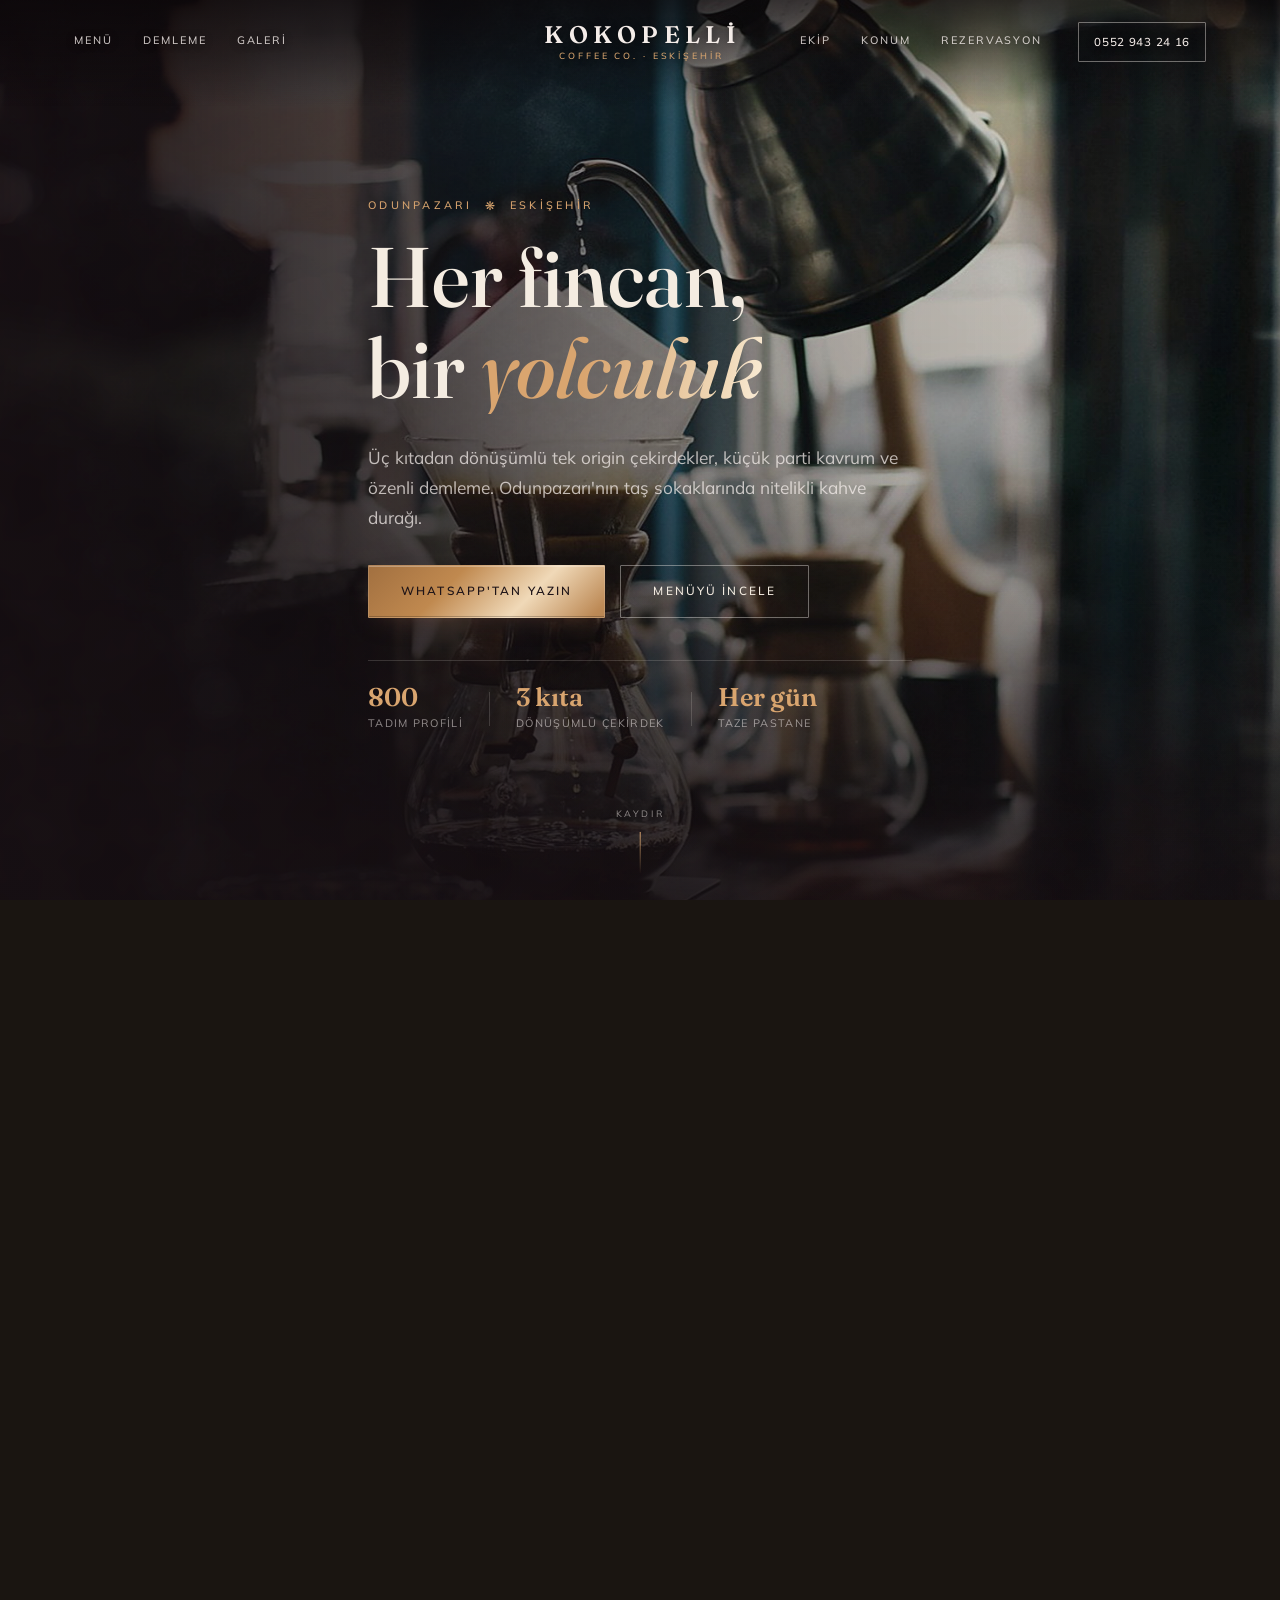
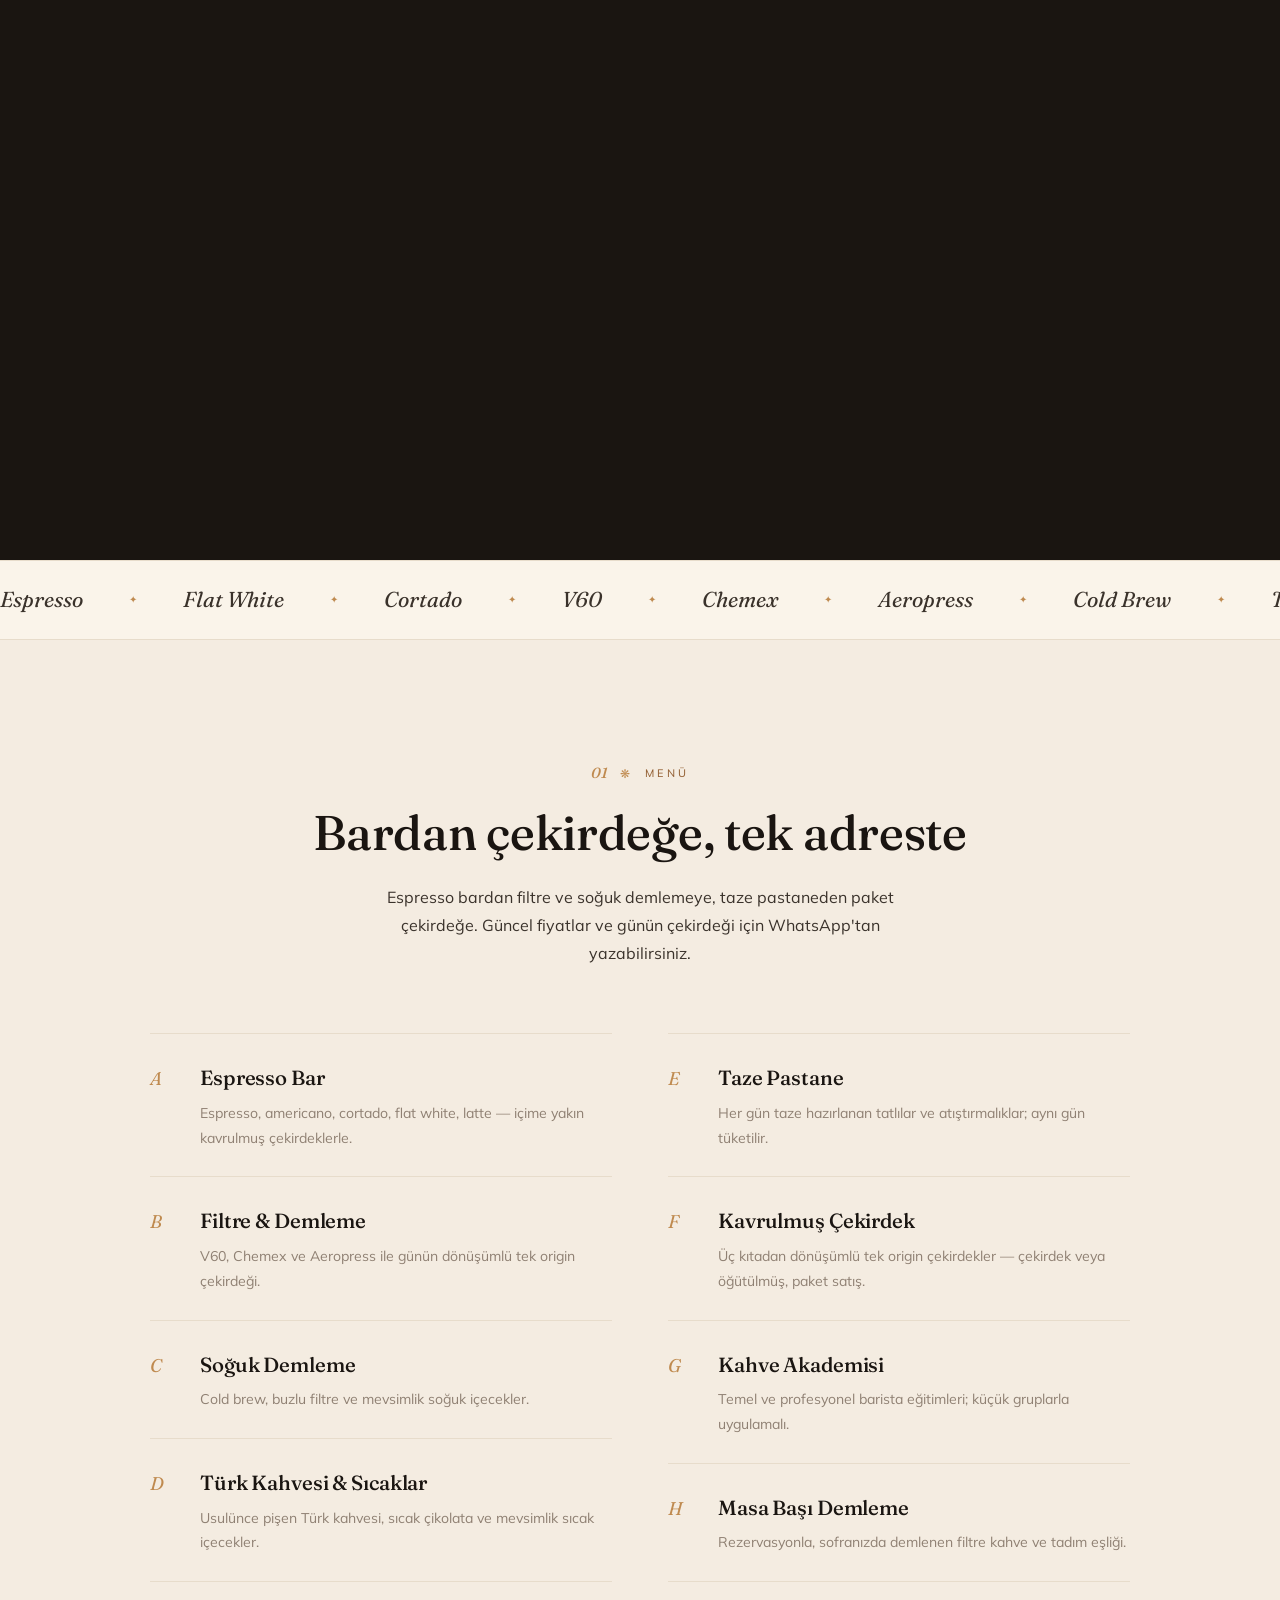
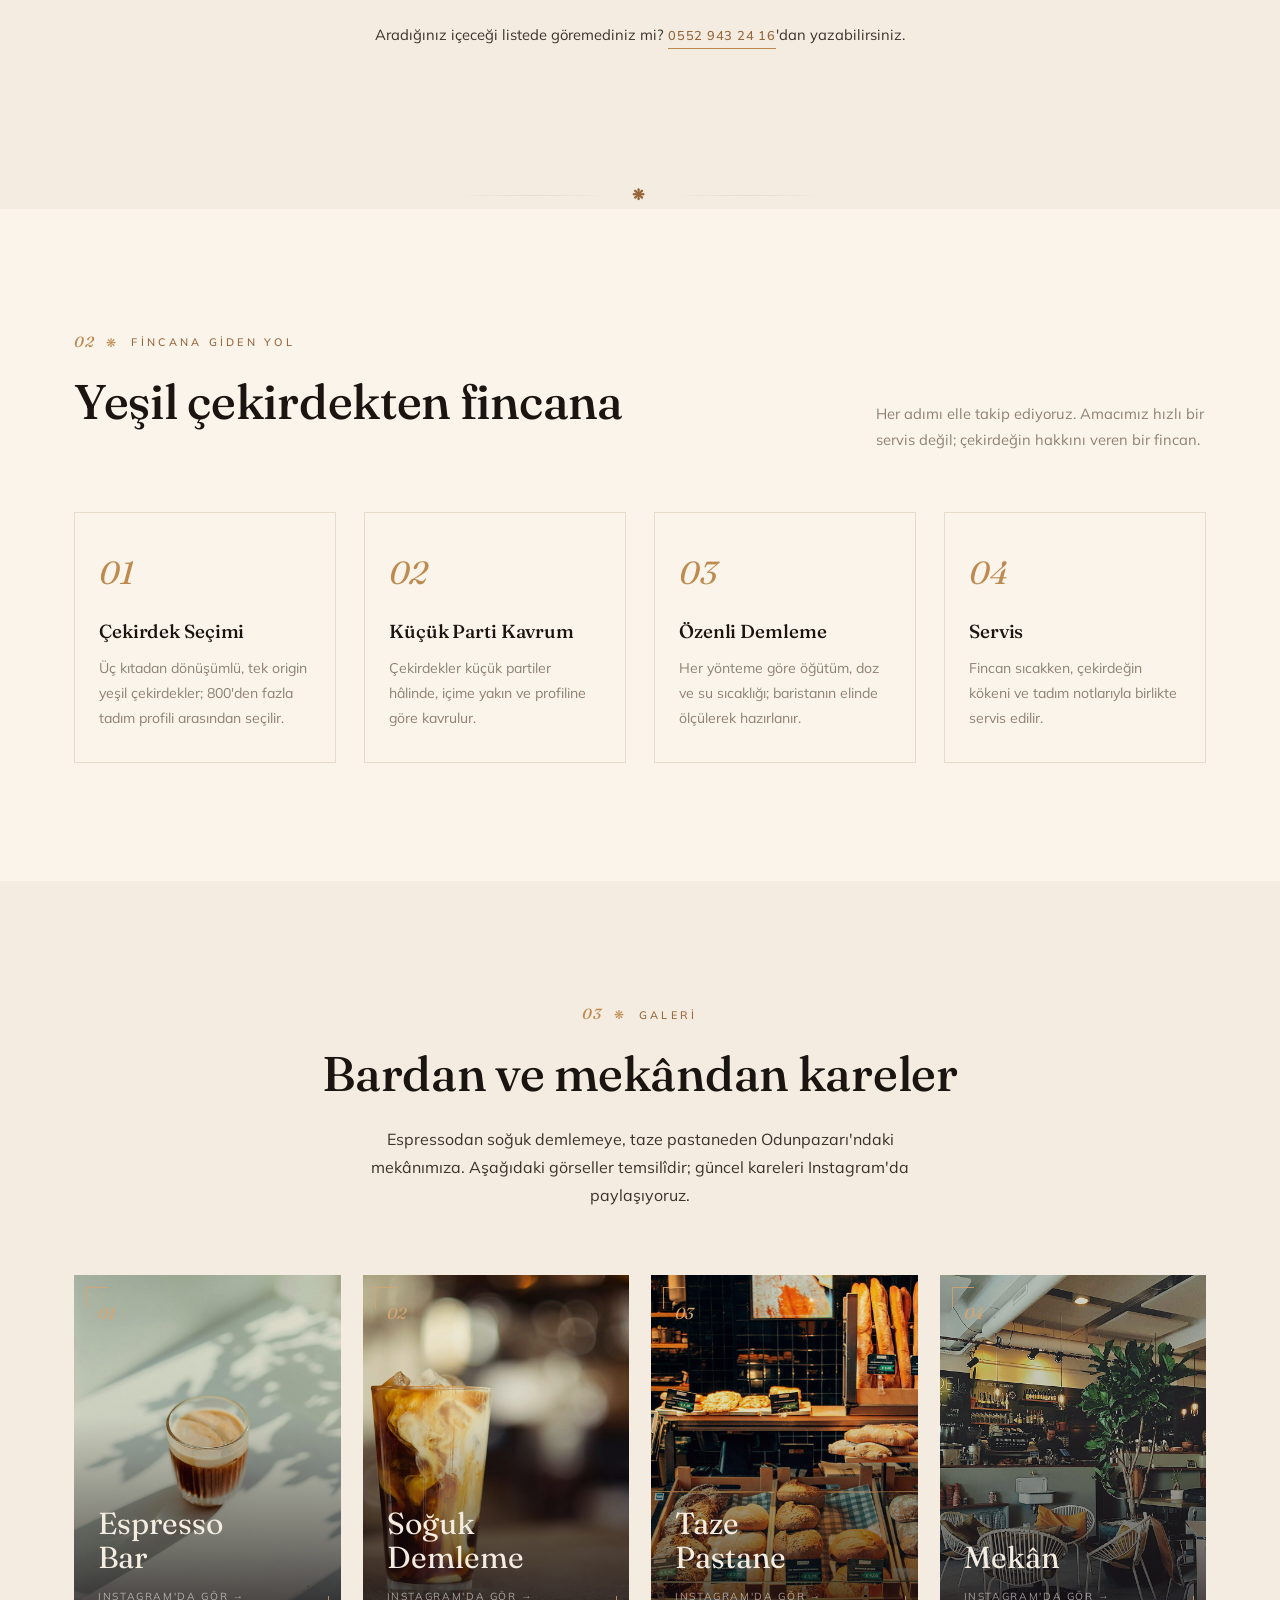
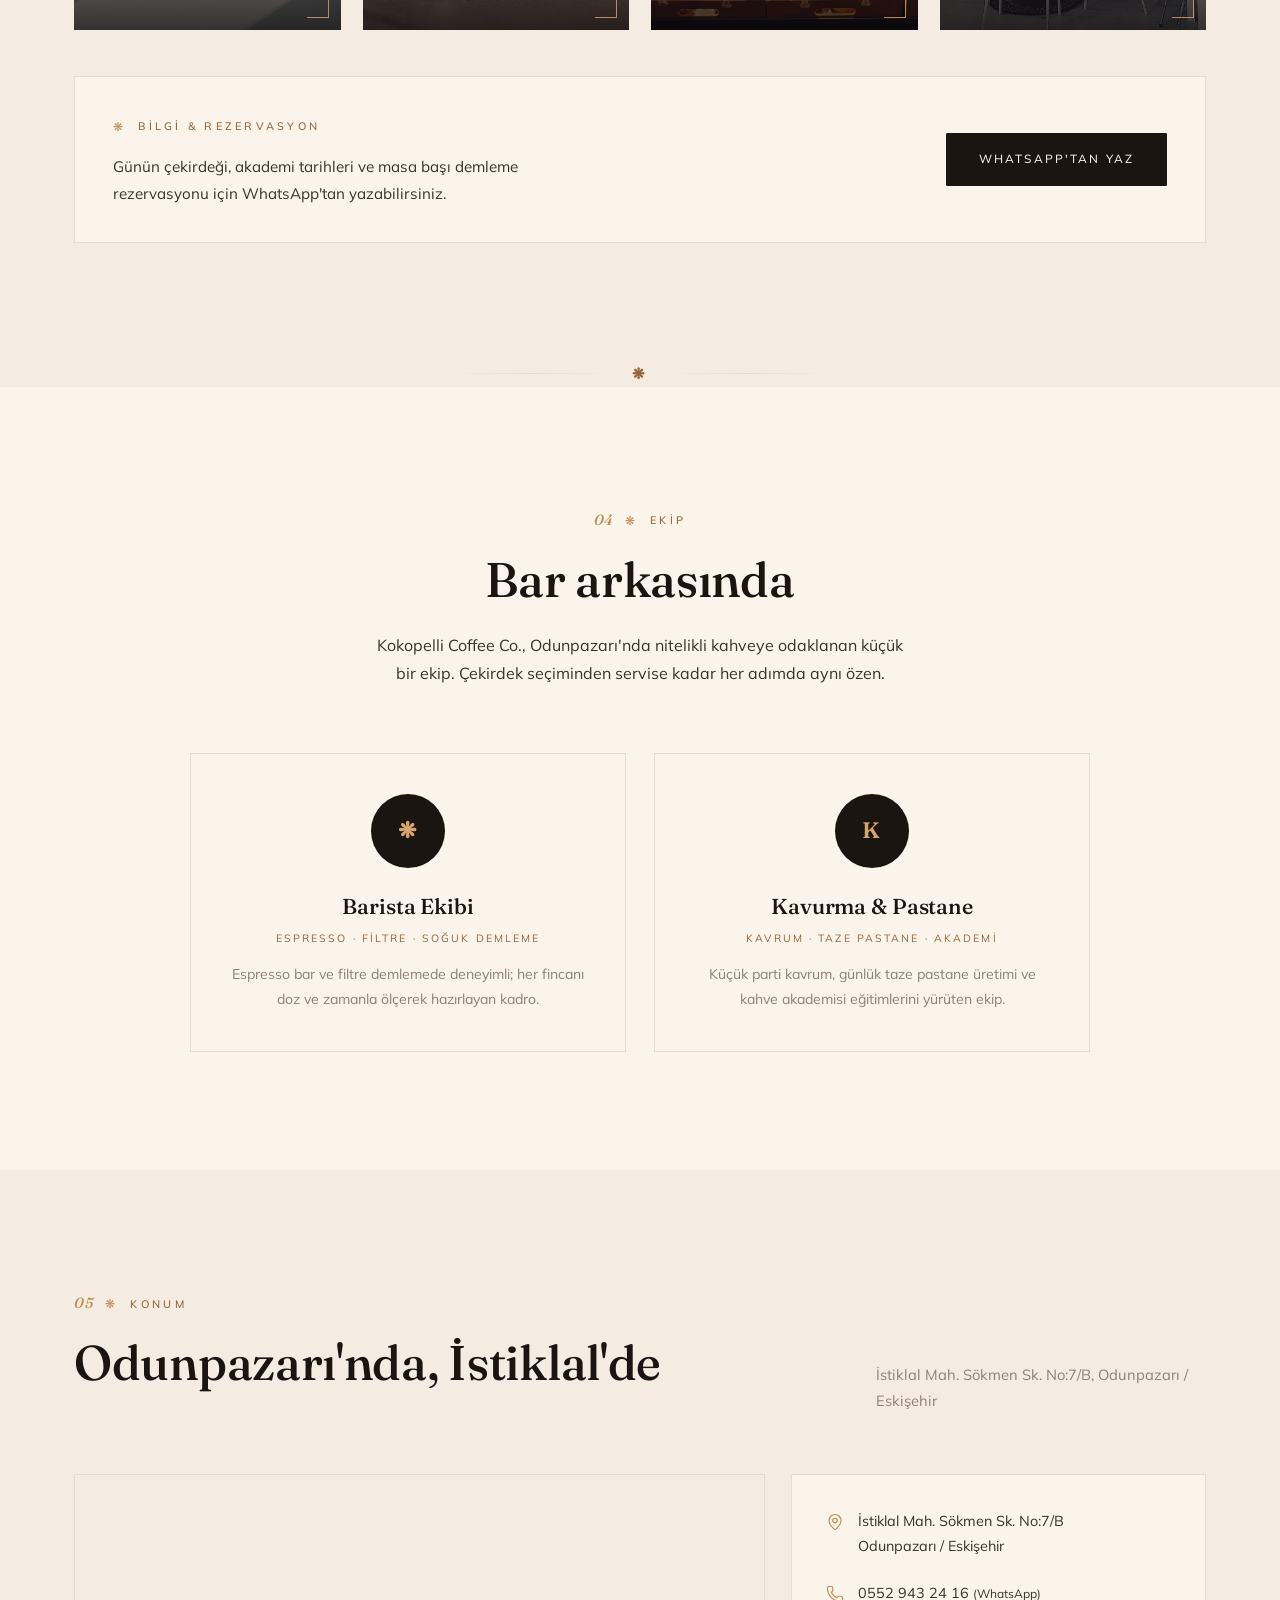
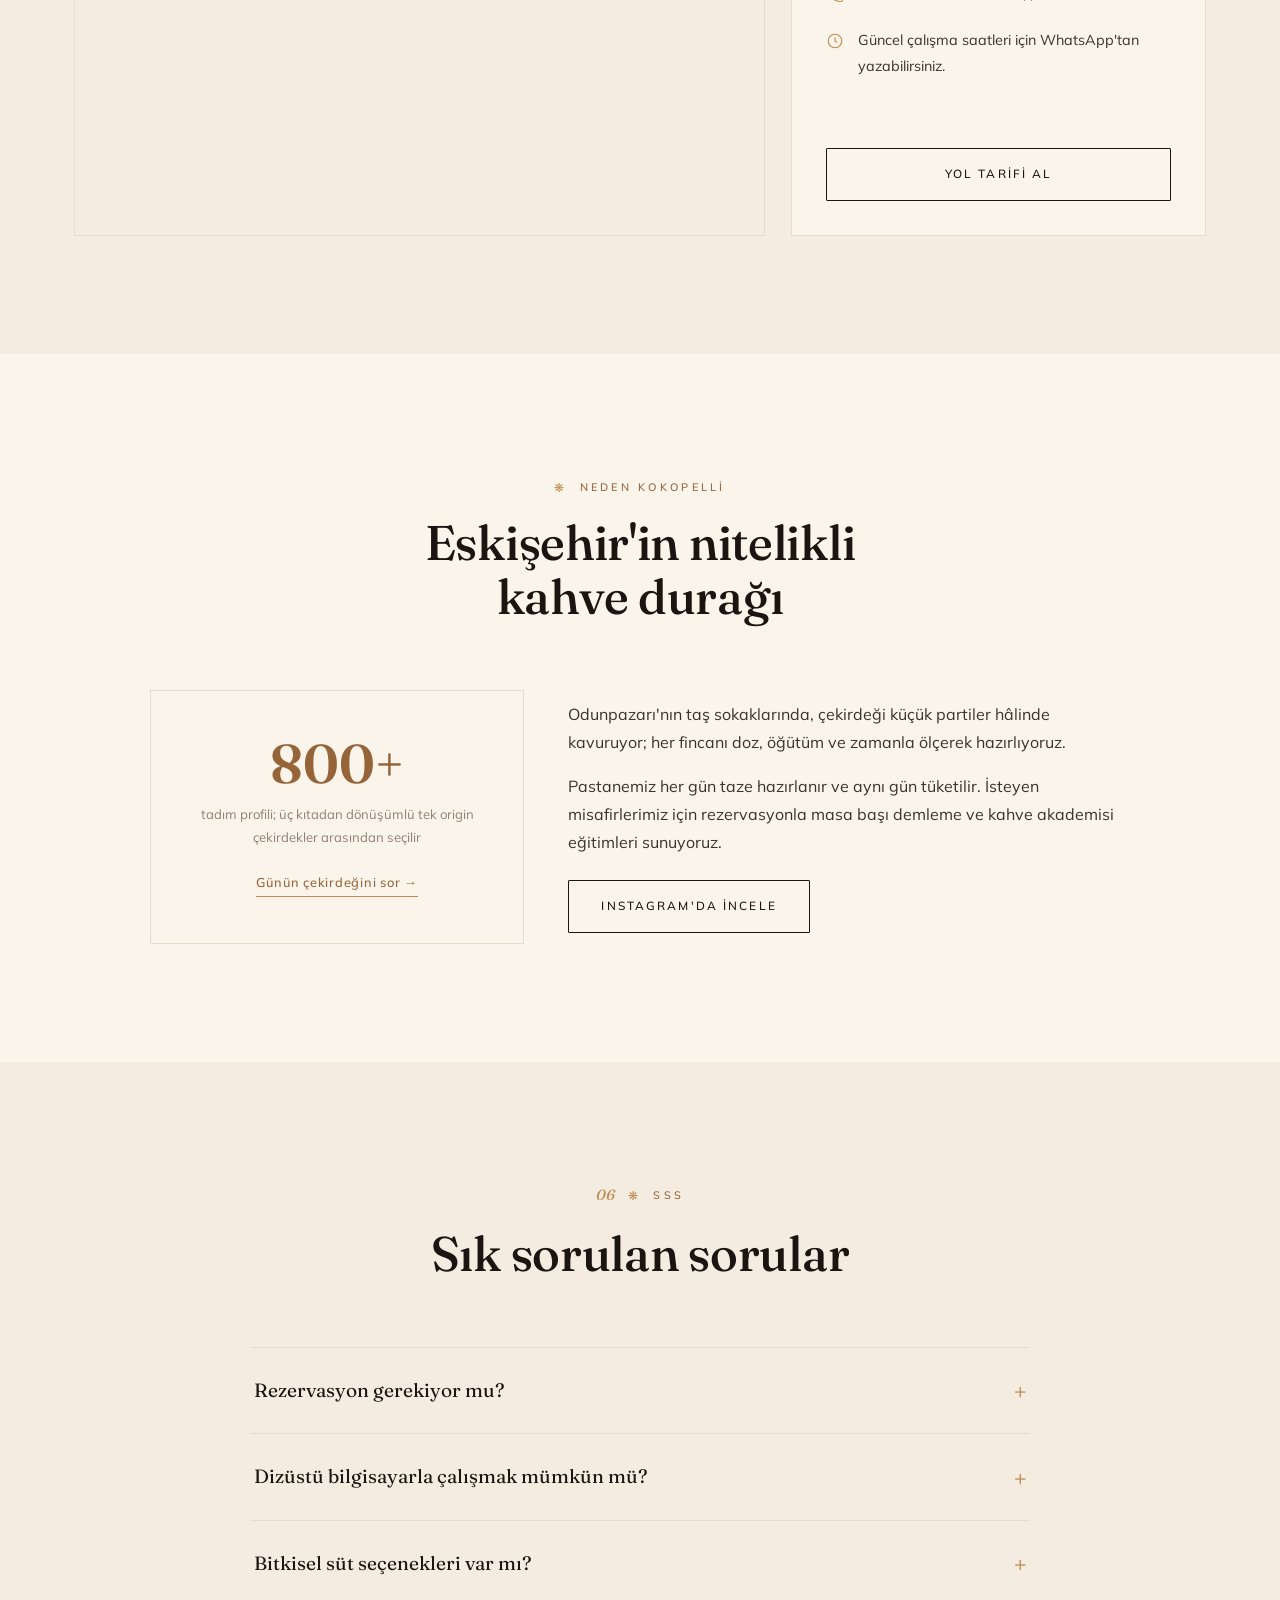
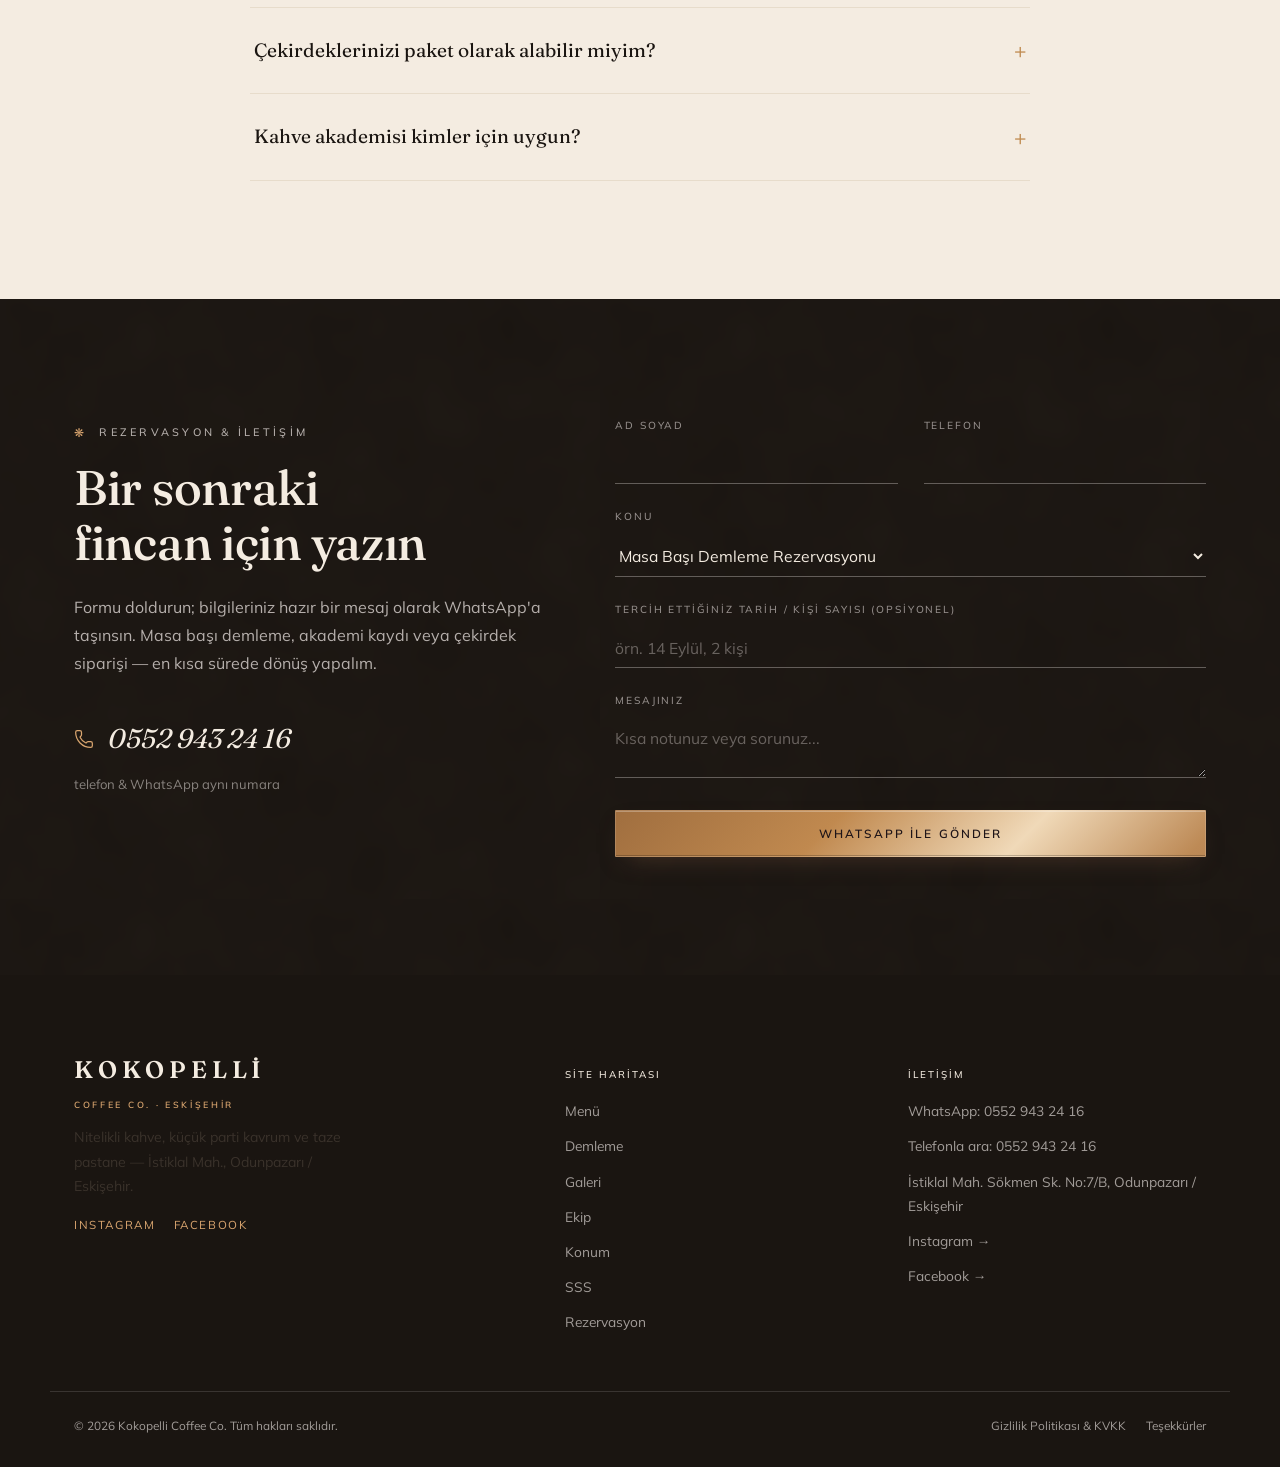
==== index.html @ 3b0ef8b2 "Kokopelli Coffee Co. — Odunpazarı Eskişehir nitelikli kahve sitesi (scroll hero)" ====
<!DOCTYPE html>
<html lang="tr" class="no-js">
<head>
<meta charset="UTF-8">
<script>document.documentElement.classList.remove('no-js');document.documentElement.classList.add('js');</script>
<meta name="viewport" content="width=device-width, initial-scale=1.0">
<meta name="theme-color" content="#1a1511">
<title>Kokopelli Coffee Co. | Odunpazarı, Eskişehir Nitelikli Kahve Dükkânı</title>
<meta name="description" content="Kokopelli Coffee Co. — Odunpazarı, Eskişehir'de nitelikli kahve dükkânı. Üç kıtadan dönüşümlü tek origin çekirdekler, küçük parti kavrum, espresso bar, filtre & soğuk demleme, taze pastane ve kahve akademisi. WhatsApp: 0552 943 24 16.">
<meta name="robots" content="index, follow">
<meta name="author" content="Kokopelli Coffee Co.">
<link rel="canonical" href="https://frostaqemelih.github.io/kokopelli-coffee/">

<meta property="og:type" content="business.business">
<meta property="og:site_name" content="Kokopelli Coffee Co.">
<meta property="og:title" content="Kokopelli Coffee Co. | Odunpazarı, Eskişehir Nitelikli Kahve Dükkânı">
<meta property="og:description" content="Odunpazarı'nın taş sokaklarında nitelikli kahve durağı: tek origin çekirdekler, özenli demleme, taze pastane. WhatsApp: 0552 943 24 16.">
<meta property="og:image" content="https://frostaqemelih.github.io/kokopelli-coffee/images/og-cover.jpg">
<meta property="og:image:alt" content="Kokopelli Coffee Co. — amber monogramlı marka görseli">
<meta property="og:url" content="https://frostaqemelih.github.io/kokopelli-coffee/">
<meta property="og:locale" content="tr_TR">
<meta name="twitter:card" content="summary_large_image">
<meta name="twitter:title" content="Kokopelli Coffee Co. | Odunpazarı, Eskişehir Nitelikli Kahve">
<meta name="twitter:description" content="Tek origin çekirdekler, özenli demleme, taze pastane — Odunpazarı, Eskişehir. WhatsApp: 0552 943 24 16.">
<meta name="twitter:image" content="https://frostaqemelih.github.io/kokopelli-coffee/images/og-cover.jpg">

<!-- YAYIN NOTU: Meta/OG/JSON-LD/robots.txt/sitemap.xml içindeki https://frostaqemelih.github.io/kokopelli-coffee adresi
     yer tutucudur. Gerçek alan adı bağlandığında tüm dosyalarda tek seferde değiştirin. -->
<!-- GOOGLE SEARCH CONSOLE: Doğrulama meta etiketi işletme sahibinin kendi Google hesabıyla
     eklenmelidir; bu adım tarafımızdan tamamlanamaz. Kod alındığında alttaki satırı açın:
<meta name="google-site-verification" content="BURAYA-DOGRULAMA-KODU">
-->

<link rel="icon" href="data:image/svg+xml,%3Csvg xmlns='http://www.w3.org/2000/svg' viewBox='0 0 100 100'%3E%3Crect width='100' height='100' rx='6' fill='%231a1511'/%3E%3Ctext x='50' y='64' font-family='Georgia,serif' font-weight='600' font-size='46' fill='%23d9a56f' text-anchor='middle'%3EK%3C/text%3E%3C/svg%3E">
<link rel="apple-touch-icon" href="data:image/svg+xml,%3Csvg xmlns='http://www.w3.org/2000/svg' viewBox='0 0 100 100'%3E%3Crect width='100' height='100' fill='%231a1511'/%3E%3Ctext x='50' y='64' font-family='Georgia,serif' font-weight='600' font-size='46' fill='%23d9a56f' text-anchor='middle'%3EK%3C/text%3E%3C/svg%3E">
<link rel="preconnect" href="https://fonts.googleapis.com">
<link rel="preconnect" href="https://fonts.gstatic.com" crossorigin>
<link rel="stylesheet" href="styles.css?v=1">

<script type="application/ld+json">
{
  "@context": "https://schema.org",
  "@type": "CafeOrCoffeeShop",
  "name": "Kokopelli Coffee Co.",
  "image": "https://frostaqemelih.github.io/kokopelli-coffee/images/og-cover.jpg",
  "description": "Odunpazarı, Eskişehir'de nitelikli kahve dükkânı. Üç kıtadan dönüşümlü tek origin çekirdekler, küçük parti kavrum, espresso bar, filtre ve soğuk demleme, her gün taze pastane, kahve akademisi ve rezervasyonla masa başı demleme.",
  "url": "https://frostaqemelih.github.io/kokopelli-coffee/",
  "telephone": "+905529432416",
  "priceRange": "₺₺",
  "servesCuisine": ["Nitelikli Kahve", "Specialty Coffee", "Pastane"],
  "address": {
    "@type": "PostalAddress",
    "streetAddress": "İstiklal Mah. Sökmen Sk. No:7/B",
    "addressLocality": "Odunpazarı",
    "addressRegion": "Eskişehir",
    "postalCode": "26040",
    "addressCountry": "TR"
  },
  "areaServed": { "@type": "AdministrativeArea", "name": "Eskişehir" },
  "sameAs": [
    "https://www.instagram.com/kokopellicoffeeco/",
    "https://www.facebook.com/kokopellicoffeeco/"
  ],
  "makesOffer": [
    { "@type": "Offer", "itemOffered": { "@type": "Service", "name": "Espresso Bar" } },
    { "@type": "Offer", "itemOffered": { "@type": "Service", "name": "Filtre ve Demleme" } },
    { "@type": "Offer", "itemOffered": { "@type": "Service", "name": "Soğuk Demleme" } },
    { "@type": "Offer", "itemOffered": { "@type": "Service", "name": "Türk Kahvesi ve Sıcak İçecekler" } },
    { "@type": "Offer", "itemOffered": { "@type": "Service", "name": "Taze Pastane" } },
    { "@type": "Offer", "itemOffered": { "@type": "Service", "name": "Kavrulmuş Çekirdek Satışı" } },
    { "@type": "Offer", "itemOffered": { "@type": "Service", "name": "Kahve Akademisi (Barista Eğitimi)" } },
    { "@type": "Offer", "itemOffered": { "@type": "Service", "name": "Masa Başı Demleme (Rezervasyonla)" } }
  ]
}
</script>
<script type="application/ld+json">
{
  "@context": "https://schema.org",
  "@type": "FAQPage",
  "mainEntity": [
    { "@type": "Question", "name": "Rezervasyon gerekiyor mu?", "acceptedAnswer": { "@type": "Answer", "text": "Genel oturuşlar için rezervasyon gerekmiyor. Masa başı demleme ve kahve akademisi için WhatsApp'tan yer ayırtmanız yeterli." } },
    { "@type": "Question", "name": "Dizüstü bilgisayarla çalışmak mümkün mü?", "acceptedAnswer": { "@type": "Answer", "text": "Evet, çalışmaya uygun sakin köşelerimiz var. Yoğun saatlerde masayı paylaşmanızı rica edebiliriz." } },
    { "@type": "Question", "name": "Bitkisel süt seçenekleri var mı?", "acceptedAnswer": { "@type": "Answer", "text": "Sütlü içeceklerimizi bitkisel süt alternatifleriyle de hazırlıyoruz; güncel seçenekler için baristamıza sorabilirsiniz." } },
    { "@type": "Question", "name": "Çekirdeklerinizi paket olarak alabilir miyim?", "acceptedAnswer": { "@type": "Answer", "text": "Evet. Dönüşümlü tek origin çekirdeklerimizi çekirdek hâlde veya öğütülmüş olarak paketliyoruz." } },
    { "@type": "Question", "name": "Kahve akademisi kimler için uygun?", "acceptedAnswer": { "@type": "Answer", "text": "Evinde daha iyi demlemek isteyenlerden profesyonel barista adaylarına kadar herkes için temel ve ileri seviye programlarımız var." } }
  ]
}
</script>
</head>
<body>

<!-- ================= AÇILIŞ EFEKTİ (LOADER) ================= -->
<div class="loader" id="loader" aria-hidden="true">
  <div class="loader-inner">
    <span class="loader-monogram" aria-hidden="true">
      <svg viewBox="0 0 120 120" width="72" height="72" role="img" aria-label="Kokopelli monogramı">
        <circle cx="60" cy="60" r="56" fill="none" stroke="currentColor" stroke-width="1" opacity=".5"/>
        <circle class="loader-ring" cx="60" cy="60" r="56" fill="none" stroke="currentColor" stroke-width="1.6"/>
        <text x="60" y="75" text-anchor="middle" font-family="Georgia, serif" font-size="44" font-weight="600" fill="currentColor">K</text>
      </svg>
    </span>
    <span class="loader-word">KOKOPELLİ</span>
    <span class="loader-line"></span>
  </div>
  <div class="loader-panel loader-panel-top"></div>
  <div class="loader-panel loader-panel-bottom"></div>
</div>
<noscript><style>.loader{display:none!important}</style></noscript>

<a href="#icerik" class="skip-link">İçeriğe geç</a>

<!-- ================= HEADER ================= -->
<header class="header" id="site-header">
  <div class="header-inner">
    <div class="header-side header-side-left">
      <button class="nav-toggle" id="nav-toggle" type="button" aria-label="Menüyü aç" aria-expanded="false" aria-controls="nav-mobile">
        <svg viewBox="0 0 24 24" width="16" height="16" fill="none" stroke="currentColor" stroke-width="1.5" stroke-linecap="round" aria-hidden="true"><path d="M3 6h18M3 12h18M3 18h18"/></svg>
      </button>
      <nav class="nav nav-left" aria-label="Ana menü (sol)">
        <a href="#menu">Menü</a>
        <a href="#demleme">Demleme</a>
        <a href="#galeri">Galeri</a>
      </nav>
    </div>

    <a href="#top" class="logo" aria-label="Kokopelli Coffee Co. ana sayfa">
      <span class="logo-name">KOKOPELLİ</span>
      <span class="logo-sub">Coffee Co. · Eskişehir</span>
    </a>

    <div class="header-side header-side-right">
      <nav class="nav nav-right" aria-label="Ana menü (sağ)">
        <a href="#ekip">Ekip</a>
        <a href="#konum">Konum</a>
        <a href="#rezervasyon">Rezervasyon</a>
      </nav>
      <a href="https://wa.me/905529432416" target="_blank" rel="noopener" class="header-phone">0552 943 24 16</a>
    </div>
  </div>
</header>

<nav class="nav-mobile" id="nav-mobile" aria-hidden="true">
  <button class="close-btn" id="nav-close" type="button" aria-label="Menüyü kapat">✕</button>
  <a href="#menu">Menü</a>
  <a href="#demleme">Demleme</a>
  <a href="#galeri">Galeri</a>
  <a href="#ekip">Ekip</a>
  <a href="#konum">Konum</a>
  <a href="#sss">SSS</a>
  <a href="#rezervasyon">Rezervasyon</a>
  <a class="nav-mobile-cta" href="https://wa.me/905529432416?text=Merhaba%2C%20Kokopelli%20Coffee%20Co.%20hakk%C4%B1nda%20bilgi%20almak%20istiyorum." target="_blank" rel="noopener">WhatsApp'tan Yaz</a>
</nav>

<main id="icerik">

  <!-- ================= HERO (scroll hero) ================= -->
  <section class="scrollhero" id="top">
    <div class="sh-stage">
      <div class="sh-bg" aria-hidden="true">
        <div class="sh-layer is-active" data-layer="0" style="background-image:url('images/hero-1.jpg?v=1')"></div>
        <span class="sh-veil"></span>
        <span class="hero-grain"></span>
      </div>

      <div class="container sh-content">
        <p class="eyebrow eyebrow-light sh-eyebrow">Odunpazarı <span class="diamond">❋</span> Eskişehir</p>
        <h1 class="sh-title">
          <span class="line"><span>Her fincan,</span></span>
          <span class="line"><span>bir <em class="shimmer">yolculuk</em></span></span>
        </h1>
        <p class="sh-sub">Üç kıtadan dönüşümlü tek origin çekirdekler, küçük parti kavrum ve özenli demleme. Odunpazarı'nın taş sokaklarında nitelikli kahve durağı.</p>
        <div class="hero-actions sh-actions">
          <a class="btn btn-gold" data-magnetic href="https://wa.me/905529432416?text=Merhaba%2C%20Kokopelli%20Coffee%20Co.%20hakk%C4%B1nda%20bilgi%20almak%20istiyorum." target="_blank" rel="noopener">WhatsApp'tan Yazın</a>
          <a class="btn btn-ghost-light" href="#menu">Menüyü İncele</a>
        </div>
        <div class="hero-trust sh-trust">
          <div class="trust-item"><strong data-count="800">800</strong><span>tadım profili</span></div>
          <span class="trust-sep" aria-hidden="true"></span>
          <div class="trust-item"><strong>3 kıta</strong><span>dönüşümlü çekirdek</span></div>
          <span class="trust-sep" aria-hidden="true"></span>
          <div class="trust-item"><strong>Her gün</strong><span>taze pastane</span></div>
        </div>
      </div>

      <a href="#menu" class="sh-hint" aria-label="Aşağı kaydır"><span class="sh-hint-word">Kaydır</span><span class="sh-hint-line"></span></a>
    </div>
  </section>

  <!-- ================= MARQUEE ŞERİDİ ================= -->
  <div class="marquee" aria-hidden="true">
    <div class="marquee-track">
      <span>Espresso</span><span>Flat White</span><span>Cortado</span><span>V60</span><span>Chemex</span><span>Aeropress</span><span>Cold Brew</span><span>Türk Kahvesi</span><span>Taze Pastane</span><span>Tek Origin</span><span>Espresso</span><span>Flat White</span><span>Cortado</span><span>V60</span><span>Chemex</span><span>Aeropress</span><span>Cold Brew</span><span>Türk Kahvesi</span><span>Taze Pastane</span><span>Tek Origin</span>
    </div>
  </div>

  <!-- ================= MENÜ ================= -->
  <section id="menu" class="section">
    <div class="container">
      <div class="section-head reveal">
        <p class="eyebrow"><span class="idx-no">01</span> <span class="diamond">❋</span> Menü</p>
        <h2 class="section-title">Bardan çekirdeğe, tek adreste</h2>
        <p class="section-lead">Espresso bardan filtre ve soğuk demlemeye, taze pastaneden paket çekirdeğe. Güncel fiyatlar ve günün çekirdeği için WhatsApp'tan yazabilirsiniz.</p>
      </div>

      <div class="menu">
        <div class="menu-col">
          <article class="menu-row">
            <span class="menu-idx">A</span>
            <div class="menu-body"><h3>Espresso Bar</h3><p>Espresso, americano, cortado, flat white, latte — içime yakın kavrulmuş çekirdeklerle.</p></div>
          </article>
          <article class="menu-row">
            <span class="menu-idx">B</span>
            <div class="menu-body"><h3>Filtre &amp; Demleme</h3><p>V60, Chemex ve Aeropress ile günün dönüşümlü tek origin çekirdeği.</p></div>
          </article>
          <article class="menu-row">
            <span class="menu-idx">C</span>
            <div class="menu-body"><h3>Soğuk Demleme</h3><p>Cold brew, buzlu filtre ve mevsimlik soğuk içecekler.</p></div>
          </article>
          <article class="menu-row">
            <span class="menu-idx">D</span>
            <div class="menu-body"><h3>Türk Kahvesi &amp; Sıcaklar</h3><p>Usulünce pişen Türk kahvesi, sıcak çikolata ve mevsimlik sıcak içecekler.</p></div>
          </article>
        </div>
        <div class="menu-col">
          <article class="menu-row">
            <span class="menu-idx">E</span>
            <div class="menu-body"><h3>Taze Pastane</h3><p>Her gün taze hazırlanan tatlılar ve atıştırmalıklar; aynı gün tüketilir.</p></div>
          </article>
          <article class="menu-row">
            <span class="menu-idx">F</span>
            <div class="menu-body"><h3>Kavrulmuş Çekirdek</h3><p>Üç kıtadan dönüşümlü tek origin çekirdekler — çekirdek veya öğütülmüş, paket satış.</p></div>
          </article>
          <article class="menu-row">
            <span class="menu-idx">G</span>
            <div class="menu-body"><h3>Kahve Akademisi</h3><p>Temel ve profesyonel barista eğitimleri; küçük gruplarla uygulamalı.</p></div>
          </article>
          <article class="menu-row">
            <span class="menu-idx">H</span>
            <div class="menu-body"><h3>Masa Başı Demleme</h3><p>Rezervasyonla, sofranızda demlenen filtre kahve ve tadım eşliği.</p></div>
          </article>
        </div>
      </div>

      <div class="menu-note reveal">
        <p>Aradığınız içeceği listede göremediniz mi? <a class="link-gold" href="https://wa.me/905529432416" target="_blank" rel="noopener">0552 943 24 16</a>'dan yazabilirsiniz.</p>
      </div>
    </div>
  </section>

  <div class="monogram-divider" aria-hidden="true"><span></span><b>❋</b><span></span></div>

  <!-- ================= DEMLEME SÜRECİ ================= -->
  <section id="demleme" class="section section-alt">
    <div class="container">
      <div class="section-head split reveal">
        <div>
          <p class="eyebrow"><span class="idx-no">02</span> <span class="diamond">❋</span> Fincana Giden Yol</p>
          <h2 class="section-title">Yeşil çekirdekten fincana</h2>
        </div>
        <p class="section-note">Her adımı elle takip ediyoruz. Amacımız hızlı bir servis değil; çekirdeğin hakkını veren bir fincan.</p>
      </div>

      <ol class="steps">
        <li class="step reveal">
          <span class="step-no">01</span>
          <h3>Çekirdek Seçimi</h3>
          <p>Üç kıtadan dönüşümlü, tek origin yeşil çekirdekler; 800'den fazla tadım profili arasından seçilir.</p>
        </li>
        <li class="step reveal">
          <span class="step-no">02</span>
          <h3>Küçük Parti Kavrum</h3>
          <p>Çekirdekler küçük partiler hâlinde, içime yakın ve profiline göre kavrulur.</p>
        </li>
        <li class="step reveal">
          <span class="step-no">03</span>
          <h3>Özenli Demleme</h3>
          <p>Her yönteme göre öğütüm, doz ve su sıcaklığı; baristanın elinde ölçülerek hazırlanır.</p>
        </li>
        <li class="step reveal">
          <span class="step-no">04</span>
          <h3>Servis</h3>
          <p>Fincan sıcakken, çekirdeğin kökeni ve tadım notlarıyla birlikte servis edilir.</p>
        </li>
      </ol>
    </div>
  </section>

  <!-- ================= GALERİ / INSTAGRAM ================= -->
  <section id="galeri" class="section">
    <div class="container">
      <div class="section-head reveal">
        <p class="eyebrow"><span class="idx-no">03</span> <span class="diamond">❋</span> Galeri</p>
        <h2 class="section-title">Bardan ve mekândan kareler</h2>
        <p class="section-lead">Espressodan soğuk demlemeye, taze pastaneden Odunpazarı'ndaki mekânımıza. Aşağıdaki görseller temsilîdir; güncel kareleri Instagram'da paylaşıyoruz.</p>
      </div>

      <div class="lookbook">
        <a class="look-card" href="https://www.instagram.com/kokopellicoffeeco/" target="_blank" rel="noopener">
          <img class="look-photo" src="images/calisma-1.jpg" alt="Kokopelli Coffee Co. espresso servisi — temsilî görsel" loading="lazy">
          <span class="look-corner tl"></span><span class="look-corner br"></span>
          <span class="look-kicker">01</span>
          <span class="look-word">Espresso<br>Bar</span>
          <span class="look-go">Instagram'da gör →</span>
        </a>
        <a class="look-card" href="https://www.instagram.com/kokopellicoffeeco/" target="_blank" rel="noopener">
          <img class="look-photo" src="images/calisma-2.jpg" alt="Kokopelli Coffee Co. soğuk demleme — temsilî görsel" loading="lazy">
          <span class="look-corner tl"></span><span class="look-corner br"></span>
          <span class="look-kicker">02</span>
          <span class="look-word">Soğuk<br>Demleme</span>
          <span class="look-go">Instagram'da gör →</span>
        </a>
        <a class="look-card" href="https://www.instagram.com/kokopellicoffeeco/" target="_blank" rel="noopener">
          <img class="look-photo" src="images/calisma-3.jpg" alt="Kokopelli Coffee Co. taze pastane — temsilî görsel" loading="lazy">
          <span class="look-corner tl"></span><span class="look-corner br"></span>
          <span class="look-kicker">03</span>
          <span class="look-word">Taze<br>Pastane</span>
          <span class="look-go">Instagram'da gör →</span>
        </a>
        <a class="look-card" href="https://www.instagram.com/kokopellicoffeeco/" target="_blank" rel="noopener">
          <img class="look-photo" src="images/calisma-4.jpg" alt="Kokopelli Coffee Co. Odunpazarı mekânı — temsilî görsel" loading="lazy">
          <span class="look-corner tl"></span><span class="look-corner br"></span>
          <span class="look-kicker">04</span>
          <span class="look-word">Mekân</span>
          <span class="look-go">Instagram'da gör →</span>
        </a>
      </div>

      <!-- FOTOĞRAF EKLEME: İşletmenin kendi çektiği/rıza verdiği gerçek kareler hazır olduğunda
           calisma-1..4.jpg dosyalarını değiştirin. Yönerge: images/README.txt. -->

      <div class="ig-callout reveal">
        <div>
          <p class="eyebrow"><span class="diamond">❋</span> Bilgi &amp; Rezervasyon</p>
          <p class="ig-text">Günün çekirdeği, akademi tarihleri ve masa başı demleme rezervasyonu için WhatsApp'tan yazabilirsiniz.</p>
        </div>
        <a class="btn btn-dark" href="https://wa.me/905529432416?text=Merhaba%2C%20Kokopelli%20Coffee%20Co.%20hakk%C4%B1nda%20bilgi%20almak%20istiyorum." target="_blank" rel="noopener">WhatsApp'tan Yaz</a>
      </div>
    </div>
  </section>

  <div class="monogram-divider" aria-hidden="true"><span></span><b>❋</b><span></span></div>

  <!-- ================= EKİP ================= -->
  <section id="ekip" class="section section-alt">
    <div class="container">
      <div class="section-head reveal">
        <p class="eyebrow"><span class="idx-no">04</span> <span class="diamond">❋</span> Ekip</p>
        <h2 class="section-title">Bar arkasında</h2>
        <p class="section-lead">Kokopelli Coffee Co., Odunpazarı'nda nitelikli kahveye odaklanan küçük bir ekip. Çekirdek seçiminden servise kadar her adımda aynı özen.</p>
      </div>

      <div class="team">
        <article class="team-card reveal">
          <span class="team-avatar" aria-hidden="true">❋</span>
          <h3>Barista Ekibi</h3>
          <p class="team-role">Espresso · Filtre · Soğuk Demleme</p>
          <p>Espresso bar ve filtre demlemede deneyimli; her fincanı doz ve zamanla ölçerek hazırlayan kadro.</p>
        </article>
        <article class="team-card reveal">
          <span class="team-avatar" aria-hidden="true">K</span>
          <h3>Kavurma &amp; Pastane</h3>
          <p class="team-role">Kavrum · Taze Pastane · Akademi</p>
          <p>Küçük parti kavrum, günlük taze pastane üretimi ve kahve akademisi eğitimlerini yürüten ekip.</p>
        </article>
      </div>
      <!-- EKİP FOTOĞRAFI: Belirli kişilerin yapay zekâ ile üretilmiş görselleri kullanılmaz.
           Gerçek ekip fotoğrafları geldiğinde avatarların yerine eklenebilir. -->
    </div>
  </section>

  <!-- ================= KONUM ================= -->
  <section id="konum" class="section">
    <div class="container">
      <div class="section-head split reveal">
        <div>
          <p class="eyebrow"><span class="idx-no">05</span> <span class="diamond">❋</span> Konum</p>
          <h2 class="section-title">Odunpazarı'nda, İstiklal'de</h2>
        </div>
        <p class="section-note">İstiklal Mah. Sökmen Sk. No:7/B, Odunpazarı / Eskişehir</p>
      </div>

      <div class="location-layout">
        <div class="map-frame reveal reveal-left">
          <iframe
            title="Kokopelli Coffee Co. konum haritası"
            src="https://www.google.com/maps?q=Kokopelli%20Coffee%20Co.%20S%C3%B6kmen%20Sk.%20Odunpazar%C4%B1%20Eski%C5%9Fehir&output=embed"
            loading="lazy" referrerpolicy="no-referrer-when-downgrade"></iframe>
        </div>
        <div class="location-card reveal reveal-right">
          <div class="info-item">
            <svg class="icon" viewBox="0 0 24 24" fill="none" stroke="currentColor" stroke-width="1.5" aria-hidden="true"><path d="M20 10c0 4.993-5.539 10.193-7.399 11.799a1 1 0 0 1-1.202 0C9.539 20.193 4 14.993 4 10a8 8 0 0 1 16 0"/><circle cx="12" cy="10" r="3"/></svg>
            <span>İstiklal Mah. Sökmen Sk. No:7/B<br>Odunpazarı / Eskişehir</span>
          </div>
          <div class="info-item">
            <svg class="icon" viewBox="0 0 24 24" fill="none" stroke="currentColor" stroke-width="1.5" aria-hidden="true"><path d="M13.832 16.568a1 1 0 0 0 1.213-.303l.355-.465A2 2 0 0 1 17 15h3a2 2 0 0 1 2 2v3a2 2 0 0 1-2 2A18 18 0 0 1 2 4a2 2 0 0 1 2-2h3a2 2 0 0 1 2 2v3a2 2 0 0 1-.8 1.6l-.468.351a1 1 0 0 0-.292 1.233 14 14 0 0 0 6.392 6.384"/></svg>
            <span><a href="https://wa.me/905529432416" target="_blank" rel="noopener">0552 943 24 16</a> <small>(WhatsApp)</small></span>
          </div>
          <div class="info-item">
            <svg class="icon" viewBox="0 0 24 24" fill="none" stroke="currentColor" stroke-width="1.5" aria-hidden="true"><circle cx="12" cy="12" r="9"/><path d="M12 7v5l3 2"/></svg>
            <span>Güncel çalışma saatleri için WhatsApp'tan yazabilirsiniz.</span>
          </div>
          <a href="https://www.google.com/maps/dir/?api=1&destination=Kokopelli%20Coffee%20Co.%20S%C3%B6kmen%20Sk.%20Odunpazar%C4%B1%20Eski%C5%9Fehir" target="_blank" rel="noopener" class="btn btn-ghost btn-block">Yol Tarifi Al</a>
        </div>
      </div>
    </div>
  </section>

  <!-- ================= GÜVEN ================= -->
  <section id="guven" class="section section-alt">
    <div class="container">
      <div class="section-head reveal">
        <p class="eyebrow" style="justify-content:center;"><span class="diamond">❋</span> Neden Kokopelli</p>
        <h2 class="section-title">Eskişehir'in nitelikli kahve durağı</h2>
      </div>

      <div class="trust-grid">
        <div class="trust-stat reveal reveal-left">
          <p class="trust-huge"><span data-count="800">800</span>+</p>
          <p class="trust-cap">tadım profili; üç kıtadan dönüşümlü tek origin çekirdekler arasından seçilir</p>
          <a class="link-gold" href="https://wa.me/905529432416" target="_blank" rel="noopener">Günün çekirdeğini sor →</a>
        </div>
        <div class="trust-copy reveal reveal-right">
          <p>Odunpazarı'nın taş sokaklarında, çekirdeği küçük partiler hâlinde kavuruyor; her fincanı doz, öğütüm ve zamanla ölçerek hazırlıyoruz.</p>
          <p>Pastanemiz her gün taze hazırlanır ve aynı gün tüketilir. İsteyen misafirlerimiz için rezervasyonla masa başı demleme ve kahve akademisi eğitimleri sunuyoruz.</p>
          <a class="btn btn-ghost" href="https://www.instagram.com/kokopellicoffeeco/" target="_blank" rel="noopener">Instagram'da İncele</a>
        </div>
      </div>
      <!-- GERÇEK YORUMLAR: İşletmenin onayladığı Google/Instagram yorumları geldiğinde,
           yorum kartları (isim + metin) bu alana eklenmelidir. Yorum ve isim asla uydurulmaz. -->
    </div>
  </section>

  <!-- ================= SSS ================= -->
  <section id="sss" class="section">
    <div class="container">
      <div class="section-head reveal">
        <p class="eyebrow" style="justify-content:center;"><span class="idx-no">06</span> <span class="diamond">❋</span> SSS</p>
        <h2 class="section-title">Sık sorulan sorular</h2>
      </div>

      <div class="faq-list reveal">
        <details class="faq-item">
          <summary>Rezervasyon gerekiyor mu?</summary>
          <p>Genel oturuşlar için rezervasyon gerekmiyor. Masa başı demleme ve kahve akademisi için WhatsApp'tan yer ayırtmanız yeterli.</p>
        </details>
        <details class="faq-item">
          <summary>Dizüstü bilgisayarla çalışmak mümkün mü?</summary>
          <p>Evet, çalışmaya uygun sakin köşelerimiz var. Yoğun saatlerde masayı paylaşmanızı rica edebiliriz.</p>
        </details>
        <details class="faq-item">
          <summary>Bitkisel süt seçenekleri var mı?</summary>
          <p>Sütlü içeceklerimizi bitkisel süt alternatifleriyle de hazırlıyoruz; güncel seçenekler için baristamıza sorabilirsiniz.</p>
        </details>
        <details class="faq-item">
          <summary>Çekirdeklerinizi paket olarak alabilir miyim?</summary>
          <p>Evet. Dönüşümlü tek origin çekirdeklerimizi çekirdek hâlde veya öğütülmüş olarak paketliyoruz.</p>
        </details>
        <details class="faq-item">
          <summary>Kahve akademisi kimler için uygun?</summary>
          <p>Evinde daha iyi demlemek isteyenlerden profesyonel barista adaylarına kadar herkes için temel ve ileri seviye programlarımız var.</p>
        </details>
      </div>
    </div>
  </section>

  <!-- ================= REZERVASYON ================= -->
  <section id="rezervasyon" class="section section-dark">
    <div class="container appointment-grid">
      <div class="reveal">
        <p class="eyebrow eyebrow-light"><span class="diamond">❋</span> Rezervasyon &amp; İletişim</p>
        <h2 class="section-title">Bir sonraki fincan için yazın</h2>
        <p>Formu doldurun; bilgileriniz hazır bir mesaj olarak WhatsApp'a taşınsın. Masa başı demleme, akademi kaydı veya çekirdek siparişi — en kısa sürede dönüş yapalım.</p>
        <a href="https://wa.me/905529432416" target="_blank" rel="noopener" class="direct-link">
          <svg class="icon" viewBox="0 0 24 24" fill="none" stroke="currentColor" stroke-width="1.5" aria-hidden="true"><path d="M13.832 16.568a1 1 0 0 0 1.213-.303l.355-.465A2 2 0 0 1 17 15h3a2 2 0 0 1 2 2v3a2 2 0 0 1-2 2A18 18 0 0 1 2 4a2 2 0 0 1 2-2h3a2 2 0 0 1 2 2v3a2 2 0 0 1-.8 1.6l-.468.351a1 1 0 0 0-.292 1.233 14 14 0 0 0 6.392 6.384"/></svg>
          0552 943 24 16
        </a>
        <span class="direct-note">telefon &amp; WhatsApp aynı numara</span>
      </div>

      <form class="reveal" id="contact-form" novalidate>
        <div class="form-grid">
          <div class="field">
            <label for="ad">Ad Soyad</label>
            <input type="text" id="ad" name="ad" required autocomplete="name">
          </div>
          <div class="field">
            <label for="telefon">Telefon</label>
            <input type="tel" id="telefon" name="telefon" required autocomplete="tel" inputmode="tel">
          </div>
          <div class="field full">
            <label for="konu">Konu</label>
            <select id="konu" name="konu">
              <option>Masa Başı Demleme Rezervasyonu</option>
              <option>Kahve Akademisi Kaydı</option>
              <option>Grup &amp; Etkinlik</option>
              <option>Çekirdek Siparişi</option>
              <option>Genel Bilgi</option>
            </select>
          </div>
          <div class="field full">
            <label for="tarih">Tercih Ettiğiniz Tarih / Kişi Sayısı (opsiyonel)</label>
            <input type="text" id="tarih" name="tarih" placeholder="örn. 14 Eylül, 2 kişi" autocomplete="off">
          </div>
          <div class="field full">
            <label for="mesaj">Mesajınız</label>
            <textarea id="mesaj" name="mesaj" rows="2" placeholder="Kısa notunuz veya sorunuz..."></textarea>
          </div>
        </div>
        <button type="submit" class="btn btn-gold btn-block">WhatsApp ile Gönder</button>
        <p class="form-success" id="form-success" role="status">
          Teşekkürler! WhatsApp'a yönlendiriliyorsunuz — mesajı gönderdiğinizde en kısa sürede size dönüş yapacağız.
          <a href="tesekkurler.html">Detaylı bilgi →</a>
        </p>
      </form>
    </div>
  </section>

</main>

<!-- ================= STICKY MOBİL CTA ================= -->
<div class="mobile-cta">
  <a class="mcta-call" href="tel:+905529432416">Ara</a>
  <a class="mcta-wa" href="https://wa.me/905529432416?text=Merhaba%2C%20Kokopelli%20Coffee%20Co.%20hakk%C4%B1nda%20bilgi%20almak%20istiyorum." target="_blank" rel="noopener">WhatsApp</a>
</div>

<!-- ================= FOOTER ================= -->
<footer class="footer">
  <div class="footer-inner">
    <div class="footer-brand">
      <p class="footer-logo">KOKOPELLİ<span>Coffee Co. · Eskişehir</span></p>
      <p class="footer-tagline">Nitelikli kahve, küçük parti kavrum ve taze pastane — İstiklal Mah., Odunpazarı / Eskişehir.</p>
      <div class="footer-social">
        <a href="https://www.instagram.com/kokopellicoffeeco/" target="_blank" rel="noopener" aria-label="Instagram">Instagram</a>
        <a href="https://www.facebook.com/kokopellicoffeeco/" target="_blank" rel="noopener" aria-label="Facebook">Facebook</a>
      </div>
    </div>
    <div class="footer-col">
      <h5>Site Haritası</h5>
      <a href="#menu">Menü</a>
      <a href="#demleme">Demleme</a>
      <a href="#galeri">Galeri</a>
      <a href="#ekip">Ekip</a>
      <a href="#konum">Konum</a>
      <a href="#sss">SSS</a>
      <a href="#rezervasyon">Rezervasyon</a>
    </div>
    <div class="footer-col">
      <h5>İletişim</h5>
      <a href="https://wa.me/905529432416" target="_blank" rel="noopener">WhatsApp: 0552 943 24 16</a>
      <a href="tel:+905529432416">Telefonla ara: 0552 943 24 16</a>
      <a href="https://www.google.com/maps/search/?api=1&query=Kokopelli%20Coffee%20Co.%20Odunpazar%C4%B1%20Eski%C5%9Fehir" target="_blank" rel="noopener">İstiklal Mah. Sökmen Sk. No:7/B, Odunpazarı / Eskişehir</a>
      <a href="https://www.instagram.com/kokopellicoffeeco/" target="_blank" rel="noopener">Instagram →</a>
      <a href="https://www.facebook.com/kokopellicoffeeco/" target="_blank" rel="noopener">Facebook →</a>
    </div>
  </div>
  <div class="footer-bottom">
    <span>© <span id="year"></span> Kokopelli Coffee Co. Tüm hakları saklıdır.</span>
    <span class="footer-legal-links">
      <a href="gizlilik-politikasi.html">Gizlilik Politikası &amp; KVKK</a>
      <a href="tesekkurler.html">Teşekkürler</a>
    </span>
  </div>
</footer>

<script src="script.js?v=1"></script>
</body>
</html>
---- styles.css ----
/* ===========================================================
   Kokopelli Coffee Co. — "Ember & Cream" (Odunpazarı · Eskişehir · nitelikli kahve dükkânı)
   Sıcak kavrulmuş çekirdek siyahı zemin + amber (kehribar) + terrakota vurgular
   + sıcak krem beyazı. Fraunces + Mulish.
   İmza: ince amber çizgi + ❋ + "01…06" bölüm numaraları + "K" monogram
   =========================================================== */

@import url('https://fonts.googleapis.com/css2?family=Fraunces:ital,opsz,wght@0,9..144,400;0,9..144,500;0,9..144,600;1,9..144,400&family=Mulish:ital,wght@0,300;0,400;0,500;0,600;1,400&display=swap');

:root{
  /* ---- Palet: kavrulmuş çekirdek siyahı + krem + amber + terrakota ---- */
  --noir: #0c0a08;        /* en koyu ton — veil, en derin bölümler */
  --onyx: #1a1511;        /* sıcak kavrulmuş çekirdek near-black */
  --espresso: #2a221c;
  --ivory: #f4ece1;       /* sıcak krem beyazı */
  --paper: #faf4ea;
  --line: #e7dccb;
  --muted: #8f8073;
  --ink-soft: #3a322b;
  --rose: #b6714a;        /* terrakota — küçük vurgular */
  --gold: #bf8a4f;        /* amber (açık zemin üstü orta) */
  --gold-deep: #966439;   /* açık zeminde metin/link için koyu amber */
  --gold-light: #d9a56f;  /* koyu zeminde amber */
  --gold-shine: #f0d9b8;  /* metalik parıltı tepe noktası */
  --gold-gilt: linear-gradient(135deg, #8a5c34 0%, #c0894f 34%, #f0d9b8 52%, #bd8a56 68%, #7c5330 100%);

  --font-display: 'Fraunces', Georgia, 'Times New Roman', serif;
  --font-body: 'Mulish', -apple-system, BlinkMacSystemFont, 'Segoe UI', sans-serif;

  --container: 1180px;
  --pad: 24px;
}

:root[data-theme="dark"]{
  --onyx: #120e0b;
  --ivory: #1a1511;
  --paper: #211a15;
  --line: #37302a;
  --muted: #9a8c7e;
  --ink-soft: #e2d6c9;
}

*, *::before, *::after{ box-sizing: border-box; }
html{ scroll-behavior: smooth; }
body{
  margin: 0; background: var(--ivory); color: var(--onyx);
  font-family: var(--font-body); font-weight: 400; line-height: 1.75;
  -webkit-font-smoothing: antialiased; overflow-x: hidden;
}
h1,h2,h3,h4{ font-family: var(--font-display); font-weight: 500; margin: 0 0 .5em; color: var(--onyx); letter-spacing: -.006em; font-optical-sizing: auto; }
.section-title,.sh-title{ text-wrap: balance; }
p{ margin: 0 0 1em; color: var(--ink-soft); }
a{ color: inherit; text-decoration: none; }
ul,ol{ list-style: none; margin: 0; padding: 0; }
img{ max-width: 100%; display: block; }
button{ font-family: inherit; }
em{ font-style: italic; }

.container{ max-width: var(--container); margin: 0 auto; padding: 0 var(--pad); }
.section{ padding: 118px 0; }
.section-alt{ background: var(--paper); }

/* ---------- İmza öğeler: eyebrow + elmas + monogram ayraç ---------- */
.eyebrow{
  display: inline-flex; align-items: center; gap: 12px; font-size: .68rem; letter-spacing: .3em;
  text-transform: uppercase; color: var(--gold-deep); font-weight: 500; margin: 0 0 18px;
}
.eyebrow-light{ color: var(--gold-light); }
.idx-no{ font-family: var(--font-display); font-style: italic; font-weight: 500; letter-spacing: .04em; color: var(--gold); font-size: .92rem; }
.eyebrow-light .idx-no{ color: var(--gold-light); }
.diamond{ color: var(--gold); font-size: .72rem; line-height: 1; transform: translateY(0); }
.eyebrow-light .diamond{ color: var(--gold-light); }

.monogram-divider{
  display: flex; align-items: center; justify-content: center; gap: 22px;
  max-width: 420px; margin: 0 auto; padding: 0 var(--pad);
}
.monogram-divider span{ flex: 1; height: 1px; background: linear-gradient(90deg, transparent, var(--line), transparent); }
.monogram-divider b{
  font-family: var(--font-display); font-weight: 600; font-size: .95rem; letter-spacing: .18em;
  color: var(--gold-deep);
}

/* ---------- Section head ---------- */
.section-head{ max-width: 660px; margin: 0 auto 66px; text-align: center; }
.section-head.split{
  display: flex; align-items: flex-end; justify-content: space-between; gap: 34px;
  flex-wrap: wrap; text-align: left; margin: 0 0 60px; max-width: none;
}
.section-title{ font-size: clamp(2rem, 3.8vw, 3.1rem); line-height: 1.12; }
.section-lead{ margin: 14px auto 0; max-width: 540px; font-size: 1rem; color: var(--ink-soft); }
.section-note{ max-width: 330px; margin: 0; font-size: .92rem; color: var(--muted); }

/* ---------- Buttons ---------- */
.btn{
  display: inline-flex; align-items: center; justify-content: center; gap: 10px;
  padding: 15px 32px; font-size: .74rem; font-weight: 500; letter-spacing: .18em;
  text-transform: uppercase; cursor: pointer; border: 1px solid transparent;
  transition: background .28s ease, color .28s ease, border-color .28s ease; border-radius: 1px;
}
.btn-gold{
  background: var(--gold-gilt); background-size: 180% 180%; background-position: 30% 50%;
  color: #1e1418; border-color: rgba(255,255,255,.14); font-weight: 600;
  box-shadow: inset 0 1px 0 rgba(255,255,255,.28), inset 0 -1px 0 rgba(0,0,0,.22), 0 10px 26px -12px rgba(120,80,60,.55);
  transition: background-position .5s ease, box-shadow .3s ease, transform .3s cubic-bezier(.2,.8,.2,1);
}
.btn-gold:hover{ background-position: 70% 50%; box-shadow: inset 0 1px 0 rgba(255,255,255,.35), inset 0 -1px 0 rgba(0,0,0,.28), 0 14px 32px -12px rgba(120,80,60,.7); }
.btn-dark{ background: var(--onyx); color: var(--ivory); border-color: var(--onyx); }
.btn-dark:hover{ background: var(--espresso); }
.btn-ghost{ background: transparent; color: var(--onyx); border-color: var(--onyx); }
.btn-ghost:hover{ background: var(--onyx); color: var(--ivory); }
.btn-ghost-light{ background: transparent; color: var(--ivory); border-color: rgba(246,239,236,.4); }
.btn-ghost-light:hover{ border-color: var(--gold-light); color: var(--gold-light); }
.btn-block{ width: 100%; }

.link-gold{
  display: inline-flex; align-items: center; gap: 8px; font-size: .8rem; font-weight: 500;
  letter-spacing: .06em; color: var(--gold-deep); border-bottom: 1px solid var(--gold);
  padding-bottom: 2px;
}
.link-gold:hover{ color: var(--onyx); border-color: var(--onyx); }

/* ===========================================================
   AÇILIŞ EFEKTİ (LOADER)
   Fildişi ekran → altın "NK" monogram halkası çizilir, marka adı
   ve altın çizgi belirir → ekran ortadan ikiye ayrılıp açılır.
   JS yoksa <noscript> ile gizlenir; reduced-motion'da yalnızca solar.
   =========================================================== */
.loader{ position: fixed; inset: 0; z-index: 999; pointer-events: none; }
.loader-panel{
  position: fixed; left: 0; right: 0; height: 50%; background: var(--ivory);
  transition: transform .6s cubic-bezier(.76,0,.24,1);
}
.loader-panel-top{ top: 0; border-bottom: 1px solid rgba(210,170,150,.30); }
.loader-panel-bottom{ bottom: 0; }
.loader.is-open .loader-panel-top{ transform: translateY(-100%); }
.loader.is-open .loader-panel-bottom{ transform: translateY(100%); }

.loader-inner{
  position: fixed; top: 50%; left: 50%; z-index: 1;
  display: flex; flex-direction: column; align-items: center; gap: 16px;
  transform: translate(-50%,-50%);
}
.loader-monogram{ color: var(--gold); opacity: 0; transform: scale(.9) rotate(-8deg); transition: opacity .5s ease, transform .6s cubic-bezier(.22,.68,0,1); }
.loader-ring{ stroke-dasharray: 352; stroke-dashoffset: 352; transition: stroke-dashoffset 1s ease .1s; }
.loader-word{
  font-family: var(--font-body); font-size: .72rem; font-weight: 500; letter-spacing: .42em;
  text-indent: .42em; color: var(--espresso); opacity: 0; transform: translateY(8px);
  transition: opacity .5s ease .15s, transform .5s ease .15s;
}
.loader-line{ width: 0; height: 1px; background: var(--gold); transition: width .6s ease .25s; }
.loader.is-ready .loader-monogram{ opacity: 1; transform: none; }
.loader.is-ready .loader-ring{ stroke-dashoffset: 0; }
.loader.is-ready .loader-word{ opacity: 1; transform: none; }
.loader.is-ready .loader-line{ width: 54px; }
.loader.is-open .loader-inner{ opacity: 0; transition: opacity .25s ease; }
.loader.is-hidden{ display: none; }

@media (prefers-reduced-motion: reduce){
  .loader-panel{ transition: opacity .3s ease; }
  .loader.is-open .loader-panel-top,
  .loader.is-open .loader-panel-bottom{ transform: none; opacity: 0; }
  .loader-monogram,.loader-word,.loader-line,.loader-ring{ transition: none; }
  .loader.is-ready .loader-line{ width: 54px; }
}

/* ---------- Skip link ---------- */
.skip-link{ position: absolute; left: -999px; top: 0; background: var(--gold-deep); color: #fff; padding: 12px 20px; z-index: 1000; font-weight: 600; letter-spacing: .05em; }
.skip-link:focus{ left: 0; }

/* ===========================================================
   HEADER — ortada logotip, iki yanda menü
   =========================================================== */
.header{ position: fixed; inset: 0 0 auto 0; z-index: 80; transition: background .35s ease, box-shadow .35s ease; }
/* Üstteki yazılar (logo + hamburger) parlak hero/görsel üzerinde de okunsun diye
   header arkasına koyu bir degrade perde; sayfa kayınca (.scrolled) kaybolur. */
.header::before{ content:''; position:absolute; inset:0 0 -22px 0; z-index:-1; pointer-events:none;
  background: linear-gradient(180deg, rgba(11,7,9,.74) 0%, rgba(11,7,9,.42) 52%, rgba(11,7,9,0) 100%);
  transition: opacity .35s ease; }
.header.scrolled::before{ opacity:0; }
/* Kaydırmadan önce (hero üstünde) yazılara ek okunabilirlik payı */
.header:not(.scrolled) .logo-name,
.header:not(.scrolled) .logo-sub,
.header:not(.scrolled) .nav a,
.header:not(.scrolled) .header-phone{ text-shadow: 0 1px 10px rgba(0,0,0,.45); }
.header.scrolled{ background: rgba(250,244,241,.985); backdrop-filter: blur(10px); box-shadow: 0 1px 0 var(--line); }
:root[data-theme="dark"] .header.scrolled{ background: rgba(29,22,26,.985); }
@media (prefers-color-scheme: dark){ :root:not([data-theme="light"]) .header.scrolled{ background: rgba(29,22,26,.985); } }
.header-inner{
  max-width: var(--container); margin: 0 auto; padding: 22px var(--pad);
  display: flex; align-items: center; gap: 20px; transition: padding .3s ease;
}
.header.scrolled .header-inner{ padding-top: 14px; padding-bottom: 14px; }
.header-side{ flex: 1 1 0; display: flex; align-items: center; gap: 26px; min-width: 0; }
.header-side-right{ justify-content: flex-end; }
.logo{ flex: 0 0 auto; }

.logo{ text-align: center; display: flex; flex-direction: column; align-items: center; line-height: 1; }
.logo-name{ font-family: var(--font-display); font-weight: 600; font-size: 1.5rem; letter-spacing: .22em; text-indent: .22em; color: #f4ece8; transition: color .35s ease; }
.logo-sub{ font-size: .56rem; font-weight: 500; letter-spacing: .32em; text-indent: .32em; text-transform: uppercase; color: var(--gold-light); margin-top: 5px; transition: color .35s ease; }
.header.scrolled .logo-name{ color: var(--ink-soft); }
.header.scrolled .logo-sub{ color: var(--muted); }

.nav{ display: none; gap: 30px; font-size: .68rem; font-weight: 500; letter-spacing: .18em; text-transform: uppercase; }
.nav-right{ justify-content: flex-end; }
@media (min-width: 1000px){ .nav{ display: flex; } }
.nav a{ position: relative; padding-bottom: 3px; color: rgba(246,239,236,.8); transition: color .35s ease; }
.nav a::after{ content: ''; position: absolute; left: 0; bottom: 0; width: 0; height: 1px; background: var(--gold-light); transition: width .28s ease; }
.nav a:hover{ color: #fff; }
.nav a:hover::after{ width: 100%; }
.header.scrolled .nav a{ color: var(--ink-soft); }
.header.scrolled .nav a:hover{ color: var(--ink-soft); }
.header.scrolled .nav a::after{ background: var(--gold); }

.header-phone{ display: none; }
@media (min-width: 1160px){
  .header-phone{
    display: inline-block; flex: 0 0 auto; margin-left: 10px; white-space: nowrap;
    font-size: .72rem; font-weight: 500; letter-spacing: .06em; color: #f4ece8;
    border: 1px solid rgba(244,236,232,.42); padding: 9px 15px; border-radius: 1px; transition: color .35s ease, border-color .35s ease;
  }
  .header-phone:hover{ border-color: var(--gold-light); color: var(--gold-light); }
  .header.scrolled .header-phone{ color: var(--ink-soft); border-color: var(--line); }
  .header.scrolled .header-phone:hover{ border-color: var(--gold); color: var(--gold-deep); }
}

.nav-toggle{
  display: inline-flex; width: 40px; height: 40px; align-items: center; justify-content: center;
  background: none; border: 1px solid rgba(244,236,232,.38); border-radius: 50%; color: #f4ece8; justify-self: start;
  transition: color .35s ease, border-color .35s ease;
}
.header.scrolled .nav-toggle{ border-color: var(--line); color: var(--ink-soft); }
@media (min-width: 1000px){ .nav-toggle{ display: none; } }

.nav-mobile{
  position: fixed; inset: 0; z-index: 90; background: var(--ivory); padding: 104px 32px 40px;
  display: flex; flex-direction: column; gap: 8px; font-family: var(--font-display); font-size: 1.6rem;
  transform: translateX(100%); transition: transform .38s cubic-bezier(.76,0,.24,1);
}
.nav-mobile.open{ transform: translateX(0); }
.nav-mobile a{ padding: 12px 0; border-bottom: 1px solid var(--line); color: var(--onyx); }
.nav-mobile a:last-child{ border: 0; }
.nav-mobile .nav-mobile-cta{
  margin-top: 18px; font-family: var(--font-body); font-size: .78rem; font-weight: 600;
  letter-spacing: .16em; text-transform: uppercase; text-align: center; background: var(--gold-gilt);
  color: #1e1418; padding: 16px; border-radius: 1px; box-shadow: inset 0 1px 0 rgba(255,255,255,.25);
}
.nav-mobile .close-btn{
  position: absolute; top: 24px; right: 24px; width: 42px; height: 42px; border-radius: 50%;
  border: 1px solid var(--line); background: none; font-family: var(--font-body); font-size: 1rem; color: var(--onyx);
}

/* ===========================================================
   HERO — SCROLL HERO
   Masaüstünde bölüm ~240vh; .sh-stage sabitlenir (sticky) ve
   sayfa kaydıkça arka plan görseli yavaşça uzaklaşır (zoom-out),
   içerik son bölümde yumuşakça yukarı süzülür.
   Mobil / JS yok / reduced-motion → klasik tek ekran hero.
   =========================================================== */
.scrollhero{ position: relative; background: var(--onyx); height: 240vh; }
.sh-stage{
  position: sticky; top: 0; height: 100vh; min-height: 100vh; overflow: hidden;
  display: flex; align-items: center; color: var(--ivory);
  padding: 130px 0 108px;
}
.sh-bg{ position: absolute; inset: 0; z-index: 0; background: var(--onyx); }
.sh-layer{
  position: absolute; inset: 0; background-size: cover; background-position: right center;
  opacity: 0; transition: opacity 1.2s ease; transform: scale(1.14); transform-origin: 60% 45%; will-change: transform;
}
.sh-layer.is-active{ opacity: 1; }
@media (max-width: 900px){
  .scrollhero{ height: auto; }
  .sh-stage{ position: relative; height: auto; }
  .sh-layer{ background-position: 74% top; transform: none; }
}
.no-js .scrollhero, :root:not(.js) .scrollhero{ height: auto; }
.no-js .sh-stage{ position: relative; height: auto; }
.no-js .sh-layer{ transform: none; }
.sh-veil{
  position: absolute; inset: 0; z-index: 1;
  background:
    linear-gradient(90deg, rgba(20,13,17,.92) 0%, rgba(20,13,17,.68) 30%, rgba(20,13,17,.26) 58%, rgba(20,13,17,.05) 92%),
    linear-gradient(0deg, rgba(20,13,17,.84) 0%, rgba(20,13,17,.06) 46%);
}
@media (max-width: 900px){
  .sh-veil{ background: linear-gradient(0deg, rgba(18,11,15,.95) 4%, rgba(18,11,15,.56) 44%, rgba(18,11,15,.44) 100%); }
}
.hero-lines{ display: none; }
.hero-grain{
  position: absolute; inset: 0; z-index: 2; opacity: .5; pointer-events: none;
  background-image: url('data:image/svg+xml;utf8,<svg xmlns="http://www.w3.org/2000/svg" width="600" height="600"><filter id="n"><feTurbulence type="fractalNoise" baseFrequency="0.014" numOctaves="3" seed="7" result="noise"/><feColorMatrix in="noise" type="matrix" values="0 0 0 0 0.85  0 0 0 0 0.72  0 0 0 0 0.48  0 0 0 0.045 0"/></filter><rect width="100%25" height="100%25" filter="url(%23n)"/></svg>');
  background-size: 600px 600px;
}

.sh-content{ position: relative; z-index: 3; max-width: 820px; }
.sh-eyebrow{ opacity: 0; filter: blur(10px); transform: translateY(10px); transition: opacity .7s ease, filter .7s ease, transform .7s ease; }
.sh-title{
  font-family: var(--font-display); font-weight: 500; color: var(--ivory);
  font-size: clamp(2.9rem, 6.6vw, 5.6rem); line-height: 1.03; margin: 0 0 .34em; letter-spacing: .005em;
}
.sh-title .line{ display: block; overflow: hidden; padding-bottom: .04em; }
.sh-title .line > span{ display: block; transform: translateY(115%); transition: transform .9s cubic-bezier(.16,1,.3,1); }
.sh-title em{ font-style: italic; }
.sh-sub{ max-width: 34rem; font-size: 1.08rem; color: rgba(246,239,236,.74); opacity: 0; transform: translateY(16px); transition: opacity .7s ease .1s, transform .7s ease .1s; }
.sh-actions{ display: flex; flex-wrap: wrap; gap: 15px; margin: 32px 0 42px; opacity: 0; transform: translateY(16px); transition: opacity .7s ease .2s, transform .7s ease .2s; }
.hero-actions{ display: flex; flex-wrap: wrap; gap: 15px; }
.sh-trust{ display: flex; align-items: center; gap: 26px; flex-wrap: wrap; padding-top: 24px; border-top: 1px solid rgba(246,239,236,.16); opacity: 0; transform: translateY(16px); transition: opacity .7s ease .3s, transform .7s ease .3s; }
.hero-trust{ display: flex; align-items: center; gap: 26px; flex-wrap: wrap; }
.trust-item{ display: flex; flex-direction: column; gap: 3px; }
.trust-item strong{ font-family: var(--font-display); font-weight: 600; font-size: 1.6rem; color: var(--gold-light); line-height: 1; }
.trust-item span{ font-size: .68rem; letter-spacing: .12em; text-transform: uppercase; color: rgba(246,239,236,.55); }
.trust-sep{ width: 1px; height: 34px; background: rgba(246,239,236,.16); }

/* giriş animasyonu tetiği */
.sh-stage.is-in .sh-eyebrow,
.sh-stage.is-in .sh-sub,
.sh-stage.is-in .sh-actions,
.sh-stage.is-in .sh-trust{ opacity: 1; filter: none; transform: none; }
.sh-stage.is-in .sh-title .line > span{ transform: none; }
.sh-stage.is-in .sh-title .line:nth-child(2) > span{ transition-delay: .12s; }

/* altın shimmer — vurgu kelime */
.shimmer{
  background: linear-gradient(100deg, var(--gold-light) 18%, var(--gold-shine) 40%, #fff6e6 50%, var(--gold-shine) 60%, var(--gold-light) 82%);
  background-size: 220% 100%;
  -webkit-background-clip: text; background-clip: text; color: transparent;
  animation: shimmer 5.5s linear infinite;
}
@keyframes shimmer{ to{ background-position: -220% 0; } }

/* aşağı-kaydır ipucu */
.sh-hint{ position: absolute; left: 50%; bottom: 26px; transform: translateX(-50%); z-index: 4; display: flex; flex-direction: column; align-items: center; gap: 10px; }
.sh-hint-word{ font-size: .58rem; letter-spacing: .28em; text-transform: uppercase; color: rgba(246,239,236,.55); }
.sh-hint-line{ width: 1px; height: 42px; background: linear-gradient(var(--gold-light), transparent); animation: scrollpulse 2.4s ease-in-out infinite; }
@keyframes scrollpulse{ 0%,100%{ opacity: .3; transform: scaleY(.55); transform-origin: top; } 50%{ opacity: 1; transform: scaleY(1); } }

@media (max-width: 900px){
  .sh-stage{ min-height: 100dvh; padding: 104px 0 78px; }
  .sh-hint{ display: none; }
}
@media (max-width: 480px){
  .sh-eyebrow{ letter-spacing: .16em; font-size: .6rem; gap: 9px; margin-bottom: 14px; }
  .sh-title{ font-size: clamp(2.4rem, 10vw, 3.1rem); margin-bottom: .28em; }
  .sh-sub{ font-size: .96rem; line-height: 1.6; }
  .sh-actions{ margin: 22px 0 26px; gap: 12px; }
  .sh-actions .btn{ width: 100%; }
  .sh-trust{ gap: 16px 20px; padding-top: 18px; }
  .trust-item strong{ font-size: 1.3rem; }
  .trust-sep{ display: none; }
}

/* JS yoksa / reduced-motion: içerik tam görünür */
.no-js .sh-title .line > span,
.no-js .sh-eyebrow, .no-js .sh-sub, .no-js .sh-actions, .no-js .sh-trust{ opacity: 1; transform: none; filter: none; }
@media (prefers-reduced-motion: reduce){
  .scrollhero{ height: auto; }
  .sh-stage{ position: relative; height: auto; }
  .sh-layer{ transition: opacity 1.5s ease; transform: none; }
  .sh-layer.is-active{ transform: none; }
  .sh-title .line > span{ transform: none; transition: none; }
  .sh-eyebrow, .sh-sub, .sh-actions, .sh-trust{ opacity: 1; transform: none; filter: none; transition: none; }
  .shimmer{ animation: none; }
  .sh-hint-line{ animation: none; }
}

/* ===========================================================
   HİZMETLER — çift sütun menü listesi (ikon-kart değil)
   =========================================================== */
.menu{ display: grid; grid-template-columns: 1fr 1fr; gap: 0 56px; max-width: 980px; margin: 0 auto; }
.menu-row{ display: grid; grid-template-columns: 34px 1fr; gap: 16px; align-items: baseline; padding: 26px 0; border-bottom: 1px solid var(--line); }
.menu-col:first-child .menu-row:first-child,
.menu-col:last-child .menu-row:first-child{ border-top: 1px solid var(--line); }
.menu-idx{ font-family: var(--font-display); font-style: italic; font-size: 1.15rem; color: var(--gold); }
.menu-body h3{ font-size: 1.28rem; margin-bottom: 5px; }
.menu-body p{ margin: 0; font-size: .88rem; color: var(--muted); }
.menu-row{ transition: padding-left .28s ease; }
.menu-row:hover{ padding-left: 8px; }
.menu-note{ text-align: center; margin-top: 40px; font-size: .92rem; color: var(--muted); }

@media (max-width: 820px){
  .menu{ grid-template-columns: 1fr; gap: 0; }
  .menu-col:last-child .menu-row:first-child{ border-top: 0; }
}

/* ===========================================================
   GELİN HAZIRLIĞI — 4 adım
   =========================================================== */
.steps{ display: grid; grid-template-columns: repeat(4, 1fr); gap: 28px; counter-reset: none; }
.step{ padding: 32px 24px; background: var(--ivory); border: 1px solid var(--line); position: relative; }
.section-alt .step{ background: var(--paper); }
.step-no{ font-family: var(--font-display); font-style: italic; font-size: 2rem; color: var(--gold); display: block; margin-bottom: 14px; }
.step h3{ font-size: 1.18rem; margin-bottom: 8px; }
.step p{ margin: 0; font-size: .88rem; color: var(--muted); }
@media (max-width: 900px){ .steps{ grid-template-columns: 1fr 1fr; } }
@media (max-width: 560px){ .steps{ grid-template-columns: 1fr; } }

/* ===========================================================
   ÇALIŞMALAR / LOOKBOOK — tipografik altın çerçeveli kartlar
   =========================================================== */
.lookbook{ display: grid; grid-template-columns: repeat(4, 1fr); gap: 22px; }
.look-card{
  position: relative; aspect-ratio: 3/4; display: flex; flex-direction: column; justify-content: space-between;
  padding: 24px; background: linear-gradient(160deg, var(--espresso), var(--onyx)); color: var(--ivory);
  overflow: hidden; transition: transform .35s ease;
}
.look-card:hover{ transform: translateY(-6px); }
.look-photo{ position: absolute; inset: 0; width: 100%; height: 100%; object-fit: cover; z-index: 0; transition: transform .7s ease; }
.look-card:has(.look-photo)::after{ content: ''; position: absolute; inset: 0; z-index: 0; background: linear-gradient(180deg, rgba(15,9,13,.06) 0%, rgba(15,9,13,.12) 40%, rgba(15,9,13,.55) 78%, rgba(15,9,13,.82) 100%); }
.look-card:hover .look-photo{ transform: scale(1.06); }
.look-corner{ position: absolute; z-index: 1; width: 22px; height: 22px; border: 1px solid var(--gold-light); opacity: .8; }
.look-corner.tl{ top: 12px; left: 12px; border-right: 0; border-bottom: 0; }
.look-corner.br{ bottom: 12px; right: 12px; border-left: 0; border-top: 0; }
.look-kicker{ font-family: var(--font-display); font-style: italic; color: var(--gold-light); font-size: 1rem; position: relative; z-index: 1; }
.look-word{ font-family: var(--font-display); font-size: 1.9rem; line-height: 1.1; color: var(--ivory); position: relative; z-index: 1; margin-top: auto; }
.look-go{ font-size: .64rem; letter-spacing: .16em; text-transform: uppercase; color: rgba(246,239,236,.6); margin-top: 14px; position: relative; z-index: 1; transition: color .28s ease; }
.look-card:hover .look-go{ color: var(--gold-light); }
@media (max-width: 900px){ .lookbook{ grid-template-columns: 1fr 1fr; } }
@media (max-width: 460px){ .lookbook{ grid-template-columns: 1fr; } }

.ig-callout{
  margin-top: 46px; padding: 34px 38px; border: 1px solid var(--line); background: var(--paper);
  display: flex; align-items: center; justify-content: space-between; gap: 26px; flex-wrap: wrap;
}
.section .ig-callout{ background: var(--paper); }
.ig-text{ margin: 0; max-width: 460px; font-size: .95rem; }

/* ===========================================================
   EKİP
   =========================================================== */
.team{ display: grid; grid-template-columns: 1fr 1fr; gap: 28px; max-width: 900px; margin: 0 auto; }
.team-card{ padding: 40px 34px; border: 1px solid var(--line); background: var(--ivory); text-align: center; }
.section-alt .team-card{ background: var(--paper); }
.team-avatar{
  width: 74px; height: 74px; border-radius: 50%; margin: 0 auto 20px; display: flex; align-items: center; justify-content: center;
  background: var(--onyx); color: var(--gold-light); font-family: var(--font-display); font-weight: 600; font-size: 1.4rem; letter-spacing: .06em;
}
.team-card h3{ font-size: 1.35rem; margin-bottom: 4px; }
.team-role{ font-size: .66rem; letter-spacing: .2em; text-transform: uppercase; color: var(--gold-deep); margin-bottom: 14px; }
.team-card p:last-child{ margin: 0; font-size: .88rem; color: var(--muted); }
@media (max-width: 620px){ .team{ grid-template-columns: 1fr; } }

/* ===========================================================
   KONUM
   =========================================================== */
.location-layout{ display: grid; grid-template-columns: 1.25fr .75fr; gap: 26px; align-items: stretch; }
.map-frame{ overflow: hidden; border: 1px solid var(--line); min-height: 360px; filter: grayscale(.25) sepia(.1); }
.map-frame iframe{ width: 100%; height: 100%; min-height: 360px; border: 0; display: block; }
.location-card{ background: var(--ivory); border: 1px solid var(--line); padding: 34px; display: flex; flex-direction: column; gap: 22px; }
.section .location-card{ background: var(--paper); }
.info-item{ display: flex; gap: 14px; align-items: flex-start; font-size: .9rem; color: var(--ink-soft); }
.info-item .icon{ width: 18px; height: 18px; color: var(--gold); margin-top: 4px; flex: none; }
.info-item a:hover{ color: var(--gold-deep); }
.location-card .btn{ margin-top: auto; }
@media (max-width: 900px){ .location-layout{ grid-template-columns: 1fr; } .map-frame{ min-height: 300px; } }

/* ===========================================================
   YORUMLAR / GÜVEN
   =========================================================== */
.trust-grid{ display: grid; grid-template-columns: .8fr 1.2fr; gap: 44px; align-items: center; max-width: 980px; margin: 0 auto; }
.trust-stat{ text-align: center; border: 1px solid var(--line); padding: 46px 30px; background: var(--ivory); }
.section-alt .trust-stat{ background: var(--paper); }
.trust-huge{ font-family: var(--font-display); font-weight: 600; font-size: 3.4rem; line-height: 1; color: var(--gold-deep); margin: 0 0 12px; }
.trust-cap{ font-size: .82rem; color: var(--muted); margin: 0 0 18px; }
.trust-copy p{ font-size: 1rem; }
.trust-copy .btn{ margin-top: 8px; }
@media (max-width: 820px){ .trust-grid{ grid-template-columns: 1fr; gap: 30px; } }

/* ===========================================================
   RANDEVU (koyu bölüm)
   =========================================================== */
.section-dark{ background: var(--onyx); color: var(--ivory); position: relative; overflow: hidden; }
.section-dark::before{
  content: ''; position: absolute; inset: 0; opacity: .45; pointer-events: none;
  background-image: url('data:image/svg+xml;utf8,<svg xmlns="http://www.w3.org/2000/svg" width="600" height="600"><filter id="n2"><feTurbulence type="fractalNoise" baseFrequency="0.013" numOctaves="3" seed="4"/><feColorMatrix type="matrix" values="0 0 0 0 0.85  0 0 0 0 0.72  0 0 0 0 0.48  0 0 0 0.05 0"/></filter><rect width="100%25" height="100%25" filter="url(%23n2)"/></svg>');
  background-size: 600px 600px;
}
.section-dark .container{ position: relative; z-index: 1; }
.section-dark h2{ color: var(--ivory); }
.section-dark p{ color: rgba(246,239,236,.7); }
.appointment-grid{ display: grid; grid-template-columns: .9fr 1.1fr; gap: 58px; align-items: start; }
.direct-link{ display: inline-flex; align-items: center; gap: 14px; font-family: var(--font-display); font-style: italic; font-size: 1.7rem; color: var(--ivory); margin-top: 22px; }
.direct-link .icon{ color: var(--gold-light); width: 20px; height: 20px; }
.direct-link:hover{ color: var(--gold-light); }
.direct-note{ display: block; margin-top: 10px; color: rgba(246,239,236,.5); font-size: .82rem; }

.field{ margin-bottom: 24px; }
.field label{ display: block; font-size: .64rem; font-weight: 500; letter-spacing: .18em; text-transform: uppercase; margin-bottom: 10px; color: rgba(246,239,236,.55); }
.field input, .field select, .field textarea{
  width: 100%; padding: 9px 0; border: none; border-bottom: 1px solid rgba(246,239,236,.32);
  background: transparent; color: var(--ivory); font-family: var(--font-body); font-size: .98rem; border-radius: 0;
}
.field select option{ color: #111; }
.field input:focus, .field select:focus, .field textarea:focus{ outline: none; border-color: var(--gold-light); }
.field input::placeholder, .field textarea::placeholder{ color: rgba(246,239,236,.35); }
.field textarea{ resize: vertical; }
.form-grid{ display: grid; grid-template-columns: 1fr 1fr; gap: 0 26px; }
.field.full{ grid-column: 1 / -1; }
.form-success{ display: none; margin-top: 18px; font-size: .88rem; color: var(--gold-light); font-family: var(--font-display); font-style: italic; }
.form-success.show{ display: block; }
.form-success a{ border-bottom: 1px solid currentColor; }
@media (max-width: 860px){ .appointment-grid{ grid-template-columns: 1fr; gap: 40px; } }
@media (max-width: 520px){ .form-grid{ grid-template-columns: 1fr; } }

/* ===========================================================
   SSS
   =========================================================== */
.faq-list{ max-width: 780px; margin: 0 auto; }
.faq-item{ border-bottom: 1px solid var(--line); }
.faq-item:first-child{ border-top: 1px solid var(--line); }
.faq-item summary{ cursor: pointer; list-style: none; padding: 26px 4px; font-family: var(--font-display); font-size: 1.2rem; display: flex; justify-content: space-between; gap: 20px; align-items: center; }
.faq-item summary::-webkit-details-marker{ display: none; }
.faq-item summary::after{ content: '+'; color: var(--gold); font-size: 1.3rem; line-height: 1; flex: none; font-family: var(--font-body); }
.faq-item[open] summary::after{ content: '–'; }
.faq-item p{ padding: 0 4px 26px; margin: 0; max-width: 640px; color: var(--ink-soft); }

/* ===========================================================
   FOOTER
   =========================================================== */
.footer{ background: var(--onyx); color: rgba(246,239,236,.62); padding: 74px 0 30px; }
.footer-inner{ max-width: var(--container); margin: 0 auto; padding: 0 var(--pad); display: grid; grid-template-columns: 1.5fr 1fr 1fr; gap: 44px; }
.footer-logo{ font-family: var(--font-display); font-weight: 600; font-size: 1.5rem; letter-spacing: .2em; color: var(--ivory); margin: 0 0 12px; display: flex; flex-direction: column; }
.footer-logo span{ font-family: var(--font-body); font-size: .56rem; letter-spacing: .3em; text-transform: uppercase; color: var(--gold-light); margin-top: 6px; }
.footer-tagline{ font-size: .88rem; margin-bottom: 16px; max-width: 300px; }
.footer-social{ display: flex; gap: 18px; font-size: .72rem; letter-spacing: .14em; text-transform: uppercase; }
.footer-social a{ color: var(--gold-light); border-bottom: 1px solid transparent; padding-bottom: 2px; }
.footer-social a:hover{ border-color: var(--gold-light); }
.footer-col h5{ color: var(--ivory); font-size: .62rem; letter-spacing: .2em; text-transform: uppercase; margin-bottom: 16px; font-weight: 500; }
.footer-col a{ display: block; margin-bottom: 11px; font-size: .86rem; }
.footer-col a:hover{ color: var(--gold-light); }
.footer-bottom{ max-width: var(--container); margin: 46px auto 0; padding: 24px var(--pad) 0; border-top: 1px solid rgba(246,239,236,.14); display: flex; flex-wrap: wrap; justify-content: space-between; gap: 12px; font-size: .74rem; }
.footer-legal-links{ display: flex; gap: 20px; }
.footer-legal-links a:hover{ color: var(--gold-light); }
@media (max-width: 800px){ .footer-inner{ grid-template-columns: 1fr 1fr; } }
@media (max-width: 520px){ .footer-inner{ grid-template-columns: 1fr; } }

/* ===========================================================
   STICKY MOBİL CTA
   =========================================================== */
.mobile-cta{ position: fixed; left: 0; right: 0; bottom: 0; z-index: 85; display: none; gap: 1px; background: var(--line); }
.mobile-cta a{ flex: 1; text-align: center; padding: 15px; font-size: .74rem; font-weight: 600; letter-spacing: .14em; text-transform: uppercase; background: var(--ivory); color: var(--onyx); }
.mobile-cta .mcta-wa{ background: var(--gold-gilt); color: #1e1418; box-shadow: inset 0 1px 0 rgba(255,255,255,.25); }
@media (max-width: 780px){ .mobile-cta{ display: flex; } body{ padding-bottom: 52px; } }

/* ===========================================================
   REVEAL (scroll geçiş efektleri) — ilerlemeli geliştirme
   .reveal varsayılan GÖRÜNÜR; JS çalışınca .reveal-armed ile
   gizli başlatılır, görünüme girince .in-view eklenir.
   =========================================================== */
.reveal{ transition: opacity .8s cubic-bezier(.22,.68,.14,1), transform .8s cubic-bezier(.22,.68,.14,1), filter .8s ease; transition-delay: calc(var(--stagger, 0) * 85ms); }
.reveal.reveal-armed:not(.in-view){ opacity: 0; transform: translateY(30px); }
.reveal.reveal-armed:not(.in-view).reveal-left{ transform: translate(-32px, 6px); }
.reveal.reveal-armed:not(.in-view).reveal-right{ transform: translate(32px, 6px); }
.reveal.reveal-armed:not(.in-view).reveal-scale{ transform: scale(.95); }
.reveal.reveal-armed:not(.in-view).reveal-blur{ opacity: 0; transform: translateY(18px); filter: blur(14px); }
.reveal.in-view{ opacity: 1; transform: none; filter: none; }

/* Başlık kelime-kelime stagger (21st.dev "text reveal") */
.section-title .w{ display: inline-block; overflow: hidden; vertical-align: top; padding-bottom: .14em; margin-bottom: -.14em; }
.section-title .w > i{ display: inline-block; font-style: inherit; transform: translateY(115%); transition: transform .8s cubic-bezier(.16,1,.3,1); transition-delay: calc(var(--wi, 0) * 55ms); }
.in-view .section-title .w > i,
.section-head.in-view .section-title .w > i{ transform: none; }
[data-title-split] .w > i{ will-change: transform; }

/* Magnetik / yaylı buton hover */
[data-magnetic]{ transition: transform .3s cubic-bezier(.2,.8,.2,1), background .28s ease, color .28s ease, border-color .28s ease; will-change: transform; }

/* İnce marquee şeridi */
.marquee{ overflow: hidden; border-block: 1px solid var(--line); background: var(--paper); padding: 20px 0; }
.marquee-track{ display: flex; gap: 46px; width: max-content; animation: marquee 34s linear infinite; }
.marquee:hover .marquee-track{ animation-play-state: paused; }
.marquee span{ font-family: var(--font-display); font-style: italic; font-size: 1.35rem; color: var(--ink-soft); display: inline-flex; align-items: center; gap: 46px; white-space: nowrap; }
.marquee span::after{ content: '✦'; color: var(--gold); font-size: .62rem; font-style: normal; }
@keyframes marquee{ to{ transform: translateX(-50%); } }
@media (prefers-reduced-motion: reduce){ .marquee-track{ animation: none; } }
@media (prefers-reduced-motion: reduce){
  .reveal, .reveal.reveal-armed{ opacity: 1; transform: none; filter: none; transition: none; }
  .section-title .w > i{ transform: none; transition: none; }
  .hero-scroll span{ animation: none; }
}

/* ===========================================================
   LEGAL / 404 / TEŞEKKÜR sayfaları
   =========================================================== */
.subpage{ padding: 150px var(--pad) 90px; max-width: 760px; margin: 0 auto; }
.breadcrumb{ font-size: .72rem; letter-spacing: .1em; text-transform: uppercase; color: var(--muted); margin-bottom: 30px; }
.breadcrumb a{ color: var(--gold-deep); }
.breadcrumb a:hover{ color: var(--onyx); }
.subpage h1{ font-size: clamp(1.9rem, 4vw, 2.8rem); margin-bottom: .5em; }
.subpage h2{ font-size: 1.15rem; margin-top: 2em; }
.subpage .notice{ background: var(--paper); border: 1px solid var(--line); padding: 18px 22px; font-size: .88rem; margin: 1.5em 0; }
.notfound{ min-height: 78vh; display: flex; flex-direction: column; align-items: center; justify-content: center; text-align: center; padding: 40px 24px; }
.notfound .code{ font-family: var(--font-display); font-style: italic; font-size: 5.5rem; line-height: 1; color: var(--gold); margin: 10px 0 18px; }
.notfound .btn{ margin-top: 24px; }

::selection{ background: var(--gold); color: #fff; }
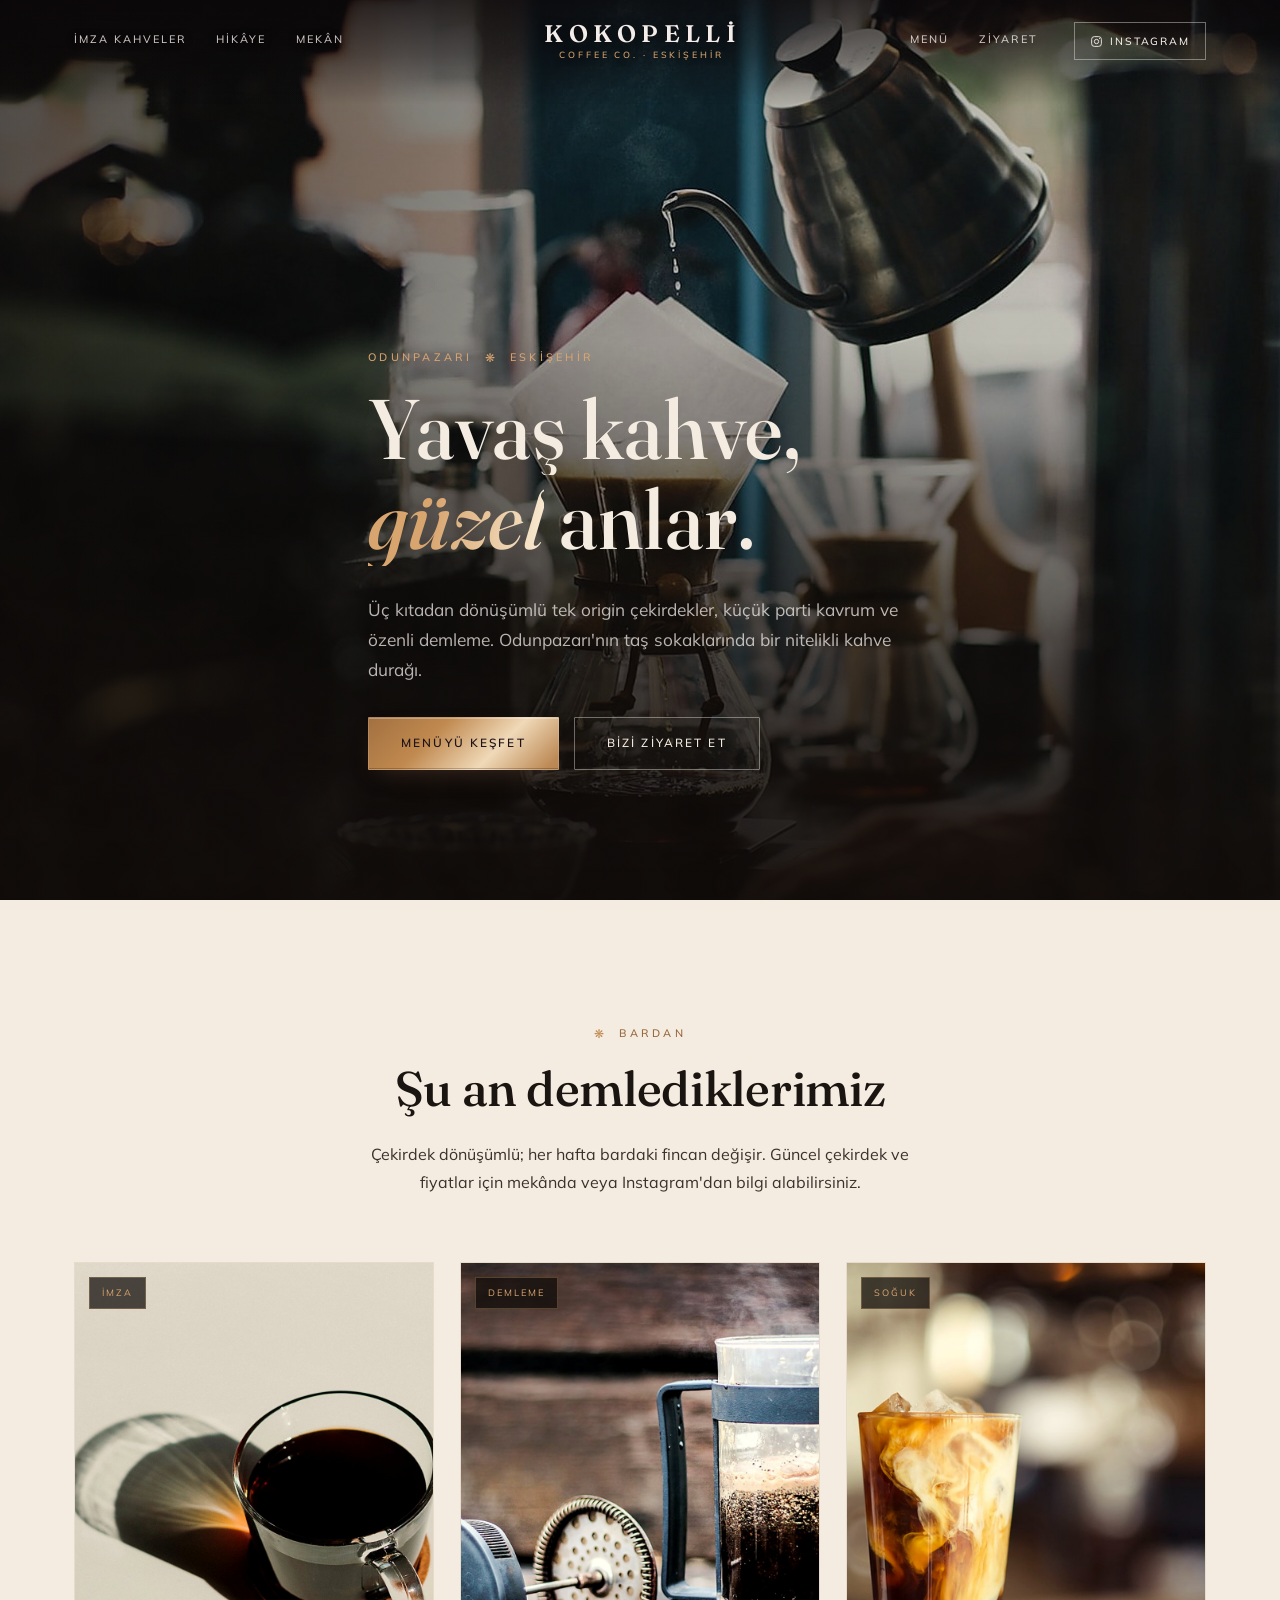
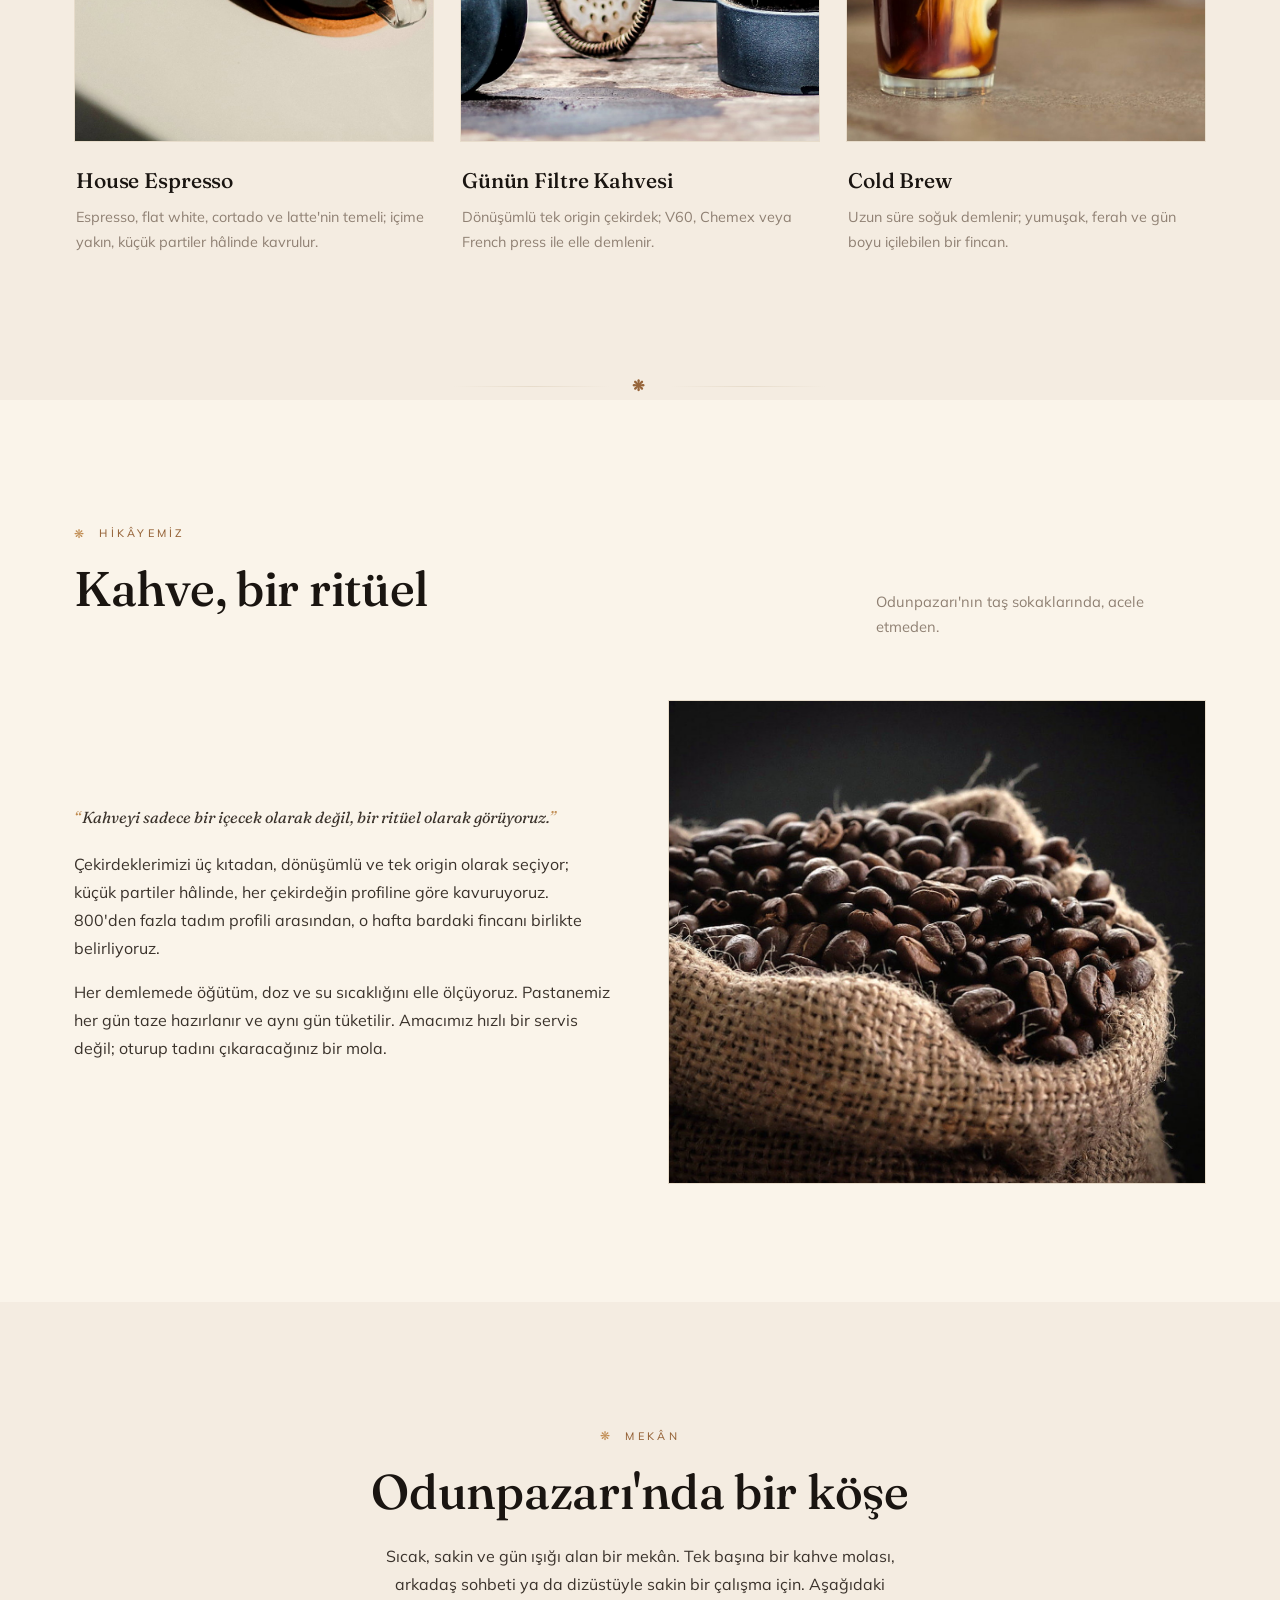
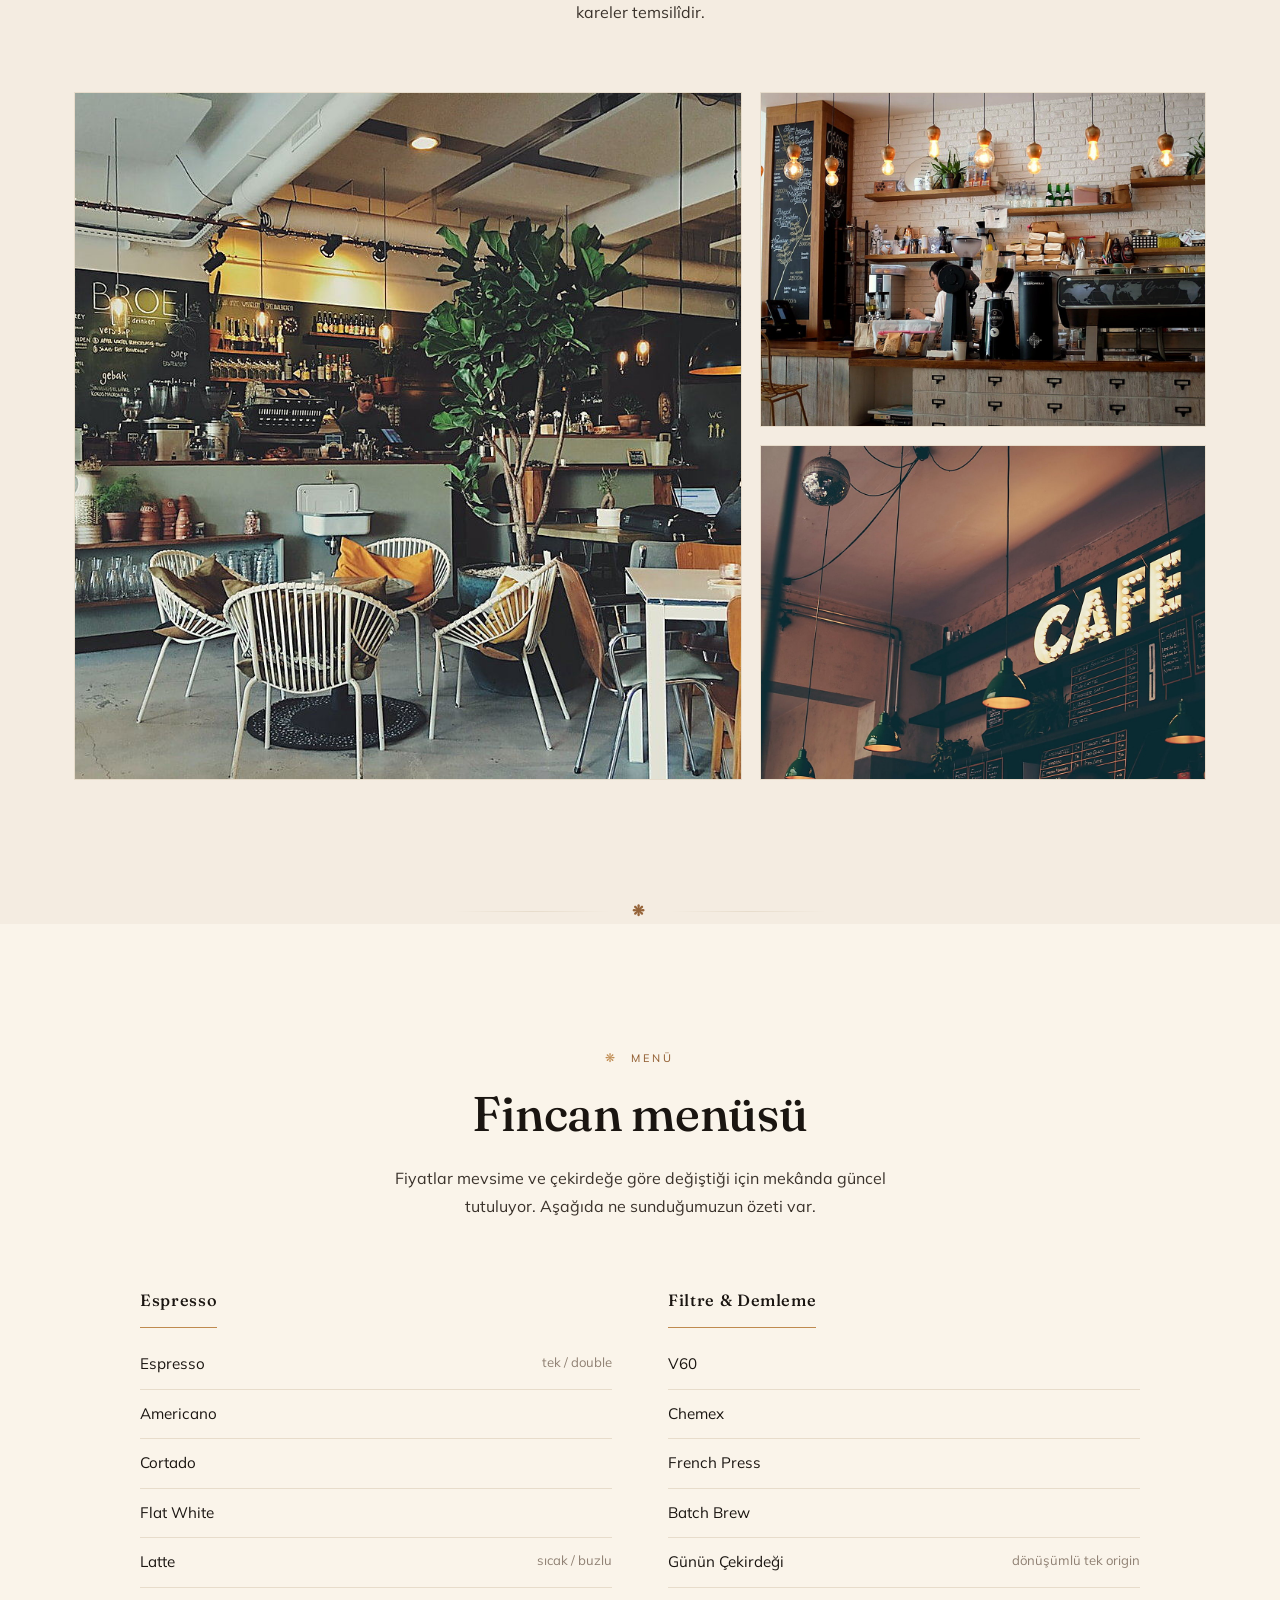
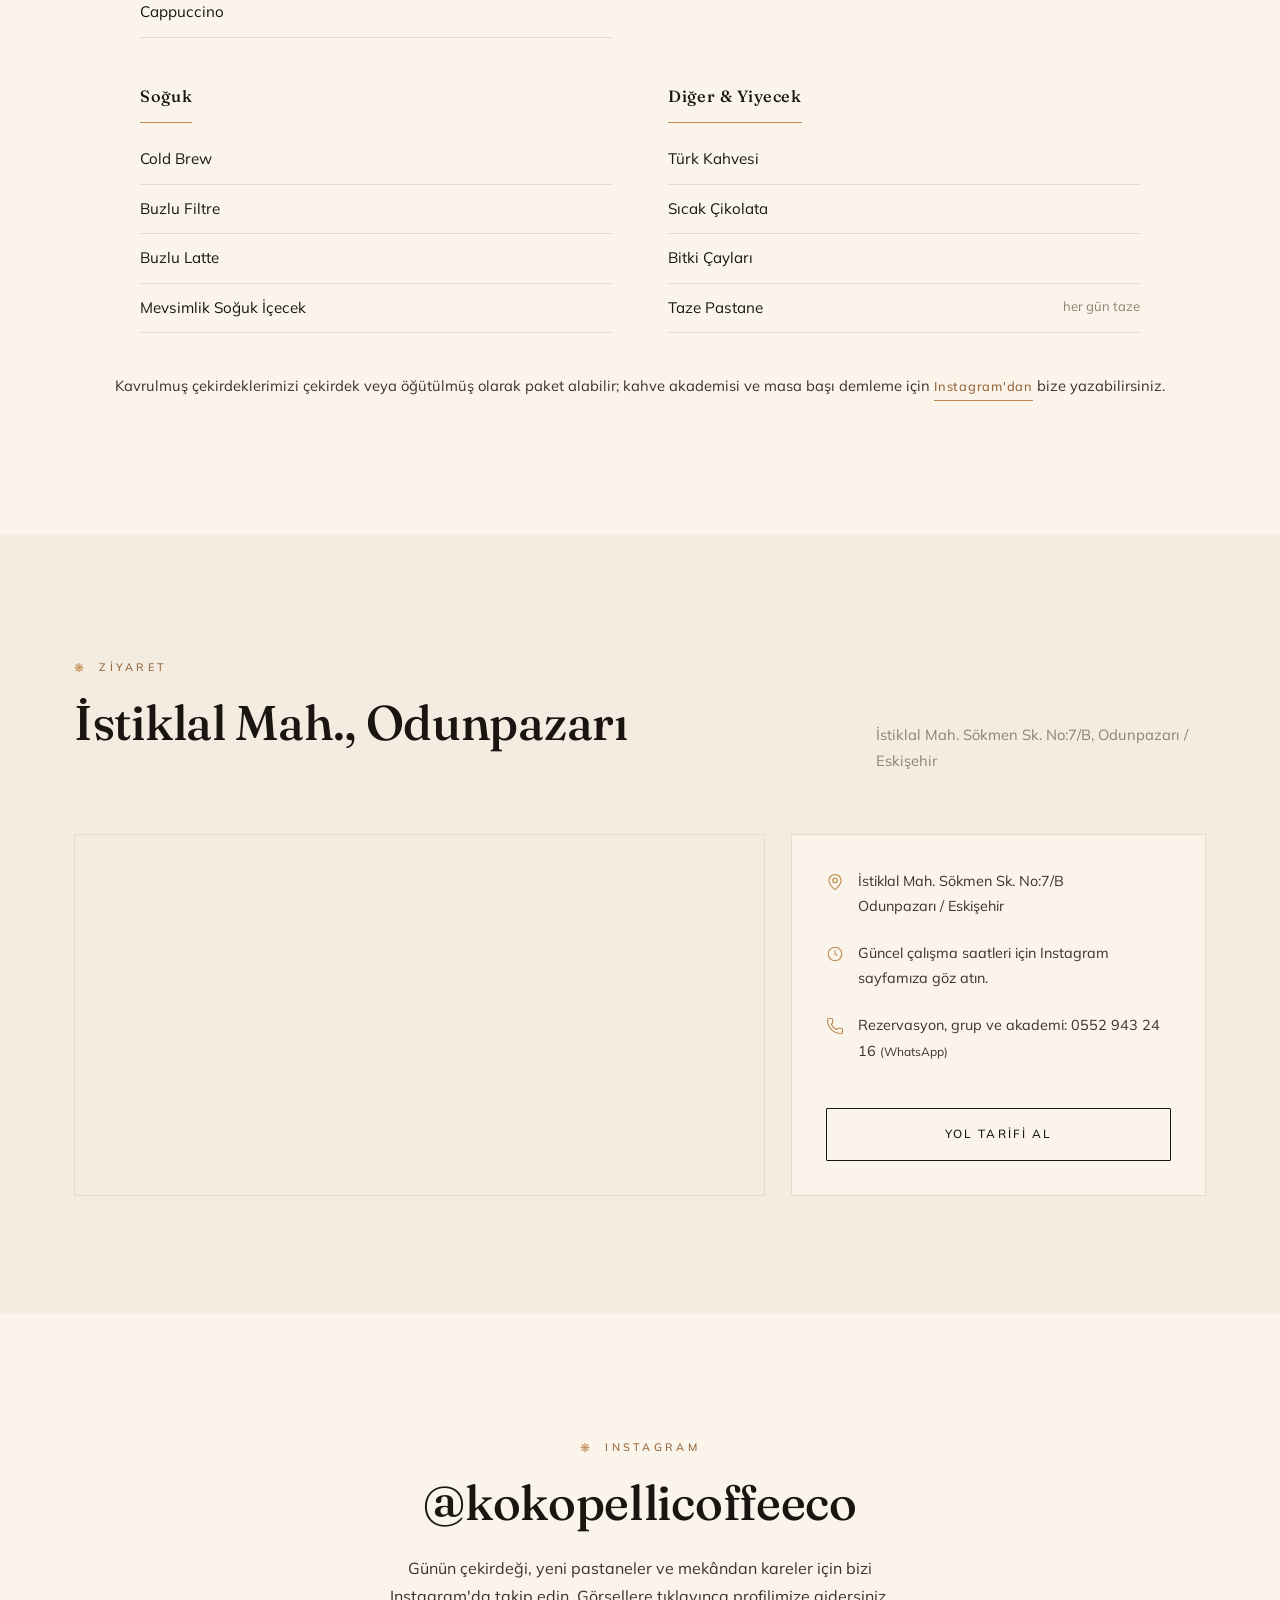
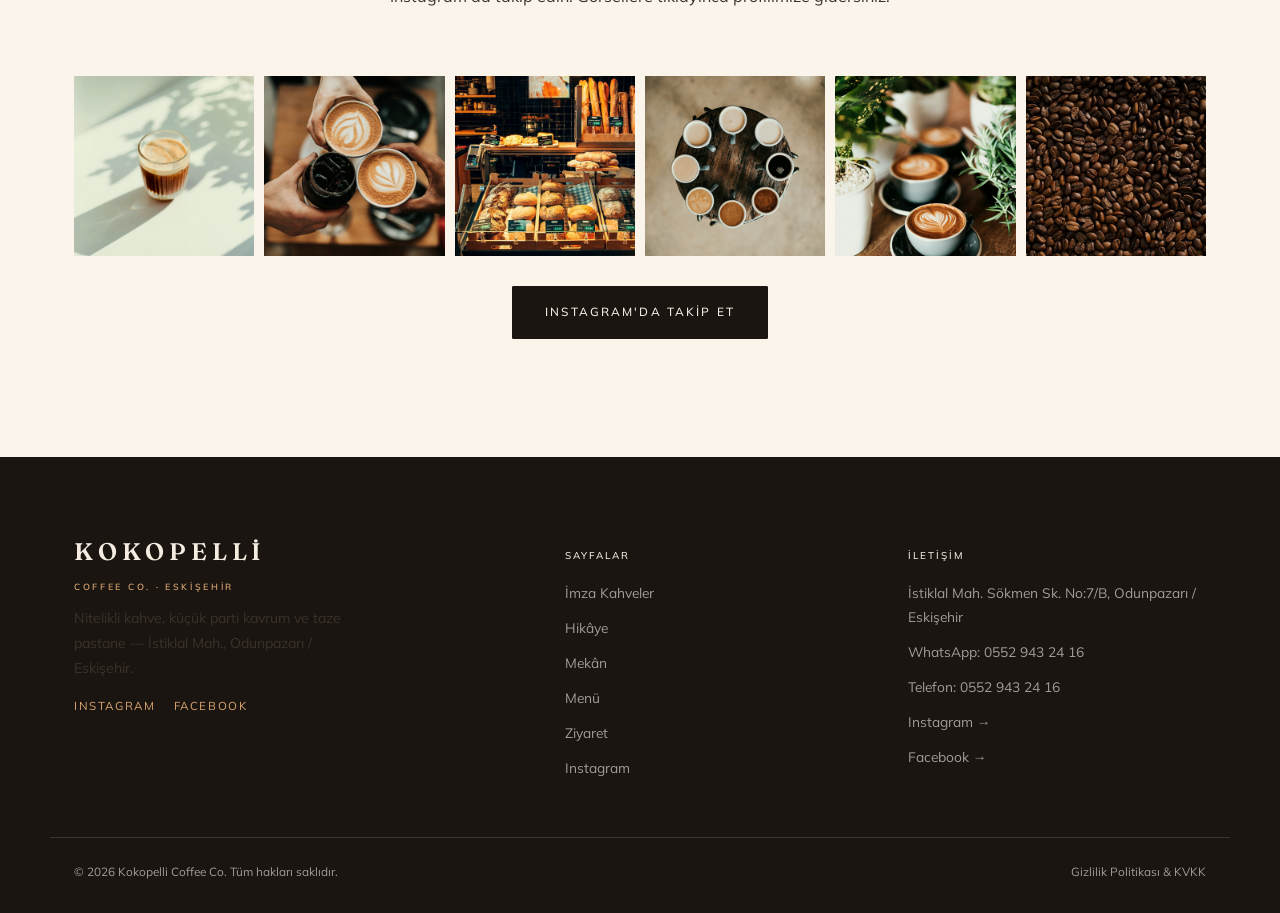
==== commit fc3fda2c: "Redesign as boutique-coffee site: static cinematic hero (no scroll-jack), İmza Kahveler / Hikâye / M" ====
--- a/index.html
+++ b/index.html
@@ -6,7 +6,7 @@
 <meta name="viewport" content="width=device-width, initial-scale=1.0">
 <meta name="theme-color" content="#1a1511">
 <title>Kokopelli Coffee Co. | Odunpazarı, Eskişehir Nitelikli Kahve Dükkânı</title>
-<meta name="description" content="Kokopelli Coffee Co. — Odunpazarı, Eskişehir'de nitelikli kahve dükkânı. Üç kıtadan dönüşümlü tek origin çekirdekler, küçük parti kavrum, espresso bar, filtre & soğuk demleme, taze pastane ve kahve akademisi. WhatsApp: 0552 943 24 16.">
+<meta name="description" content="Kokopelli Coffee Co. — Odunpazarı, Eskişehir'de nitelikli kahve dükkânı. Üç kıtadan dönüşümlü tek origin çekirdekler, küçük parti kavrum, espresso bar, filtre ve soğuk demleme, taze pastane. İstiklal Mah. Sökmen Sk. No:7/B.">
 <meta name="robots" content="index, follow">
 <meta name="author" content="Kokopelli Coffee Co.">
 <link rel="canonical" href="https://frostaqemelih.github.io/kokopelli-coffee/">
@@ -14,14 +14,14 @@
 <meta property="og:type" content="business.business">
 <meta property="og:site_name" content="Kokopelli Coffee Co.">
 <meta property="og:title" content="Kokopelli Coffee Co. | Odunpazarı, Eskişehir Nitelikli Kahve Dükkânı">
-<meta property="og:description" content="Odunpazarı'nın taş sokaklarında nitelikli kahve durağı: tek origin çekirdekler, özenli demleme, taze pastane. WhatsApp: 0552 943 24 16.">
+<meta property="og:description" content="Odunpazarı'nın taş sokaklarında nitelikli kahve durağı: tek origin çekirdekler, özenli demleme, taze pastane.">
 <meta property="og:image" content="https://frostaqemelih.github.io/kokopelli-coffee/images/og-cover.jpg">
 <meta property="og:image:alt" content="Kokopelli Coffee Co. — amber monogramlı marka görseli">
 <meta property="og:url" content="https://frostaqemelih.github.io/kokopelli-coffee/">
 <meta property="og:locale" content="tr_TR">
 <meta name="twitter:card" content="summary_large_image">
 <meta name="twitter:title" content="Kokopelli Coffee Co. | Odunpazarı, Eskişehir Nitelikli Kahve">
-<meta name="twitter:description" content="Tek origin çekirdekler, özenli demleme, taze pastane — Odunpazarı, Eskişehir. WhatsApp: 0552 943 24 16.">
+<meta name="twitter:description" content="Tek origin çekirdekler, özenli demleme, taze pastane — Odunpazarı, Eskişehir.">
 <meta name="twitter:image" content="https://frostaqemelih.github.io/kokopelli-coffee/images/og-cover.jpg">
 
 <!-- YAYIN NOTU: Meta/OG/JSON-LD/robots.txt/sitemap.xml içindeki https://frostaqemelih.github.io/kokopelli-coffee adresi
@@ -35,7 +35,7 @@
 <link rel="apple-touch-icon" href="data:image/svg+xml,%3Csvg xmlns='http://www.w3.org/2000/svg' viewBox='0 0 100 100'%3E%3Crect width='100' height='100' fill='%231a1511'/%3E%3Ctext x='50' y='64' font-family='Georgia,serif' font-weight='600' font-size='46' fill='%23d9a56f' text-anchor='middle'%3EK%3C/text%3E%3C/svg%3E">
 <link rel="preconnect" href="https://fonts.googleapis.com">
 <link rel="preconnect" href="https://fonts.gstatic.com" crossorigin>
-<link rel="stylesheet" href="styles.css?v=1">
+<link rel="stylesheet" href="styles.css?v=2">
 
 <script type="application/ld+json">
 {
@@ -43,7 +43,7 @@
   "@type": "CafeOrCoffeeShop",
   "name": "Kokopelli Coffee Co.",
   "image": "https://frostaqemelih.github.io/kokopelli-coffee/images/og-cover.jpg",
-  "description": "Odunpazarı, Eskişehir'de nitelikli kahve dükkânı. Üç kıtadan dönüşümlü tek origin çekirdekler, küçük parti kavrum, espresso bar, filtre ve soğuk demleme, her gün taze pastane, kahve akademisi ve rezervasyonla masa başı demleme.",
+  "description": "Odunpazarı, Eskişehir'de nitelikli kahve dükkânı. Üç kıtadan dönüşümlü tek origin çekirdekler, küçük parti kavrum, espresso bar, filtre ve soğuk demleme, her gün taze pastane.",
   "url": "https://frostaqemelih.github.io/kokopelli-coffee/",
   "telephone": "+905529432416",
   "priceRange": "₺₺",
@@ -65,24 +65,8 @@
     { "@type": "Offer", "itemOffered": { "@type": "Service", "name": "Espresso Bar" } },
     { "@type": "Offer", "itemOffered": { "@type": "Service", "name": "Filtre ve Demleme" } },
     { "@type": "Offer", "itemOffered": { "@type": "Service", "name": "Soğuk Demleme" } },
-    { "@type": "Offer", "itemOffered": { "@type": "Service", "name": "Türk Kahvesi ve Sıcak İçecekler" } },
     { "@type": "Offer", "itemOffered": { "@type": "Service", "name": "Taze Pastane" } },
-    { "@type": "Offer", "itemOffered": { "@type": "Service", "name": "Kavrulmuş Çekirdek Satışı" } },
-    { "@type": "Offer", "itemOffered": { "@type": "Service", "name": "Kahve Akademisi (Barista Eğitimi)" } },
-    { "@type": "Offer", "itemOffered": { "@type": "Service", "name": "Masa Başı Demleme (Rezervasyonla)" } }
-  ]
-}
-</script>
-<script type="application/ld+json">
-{
-  "@context": "https://schema.org",
-  "@type": "FAQPage",
-  "mainEntity": [
-    { "@type": "Question", "name": "Rezervasyon gerekiyor mu?", "acceptedAnswer": { "@type": "Answer", "text": "Genel oturuşlar için rezervasyon gerekmiyor. Masa başı demleme ve kahve akademisi için WhatsApp'tan yer ayırtmanız yeterli." } },
-    { "@type": "Question", "name": "Dizüstü bilgisayarla çalışmak mümkün mü?", "acceptedAnswer": { "@type": "Answer", "text": "Evet, çalışmaya uygun sakin köşelerimiz var. Yoğun saatlerde masayı paylaşmanızı rica edebiliriz." } },
-    { "@type": "Question", "name": "Bitkisel süt seçenekleri var mı?", "acceptedAnswer": { "@type": "Answer", "text": "Sütlü içeceklerimizi bitkisel süt alternatifleriyle de hazırlıyoruz; güncel seçenekler için baristamıza sorabilirsiniz." } },
-    { "@type": "Question", "name": "Çekirdeklerinizi paket olarak alabilir miyim?", "acceptedAnswer": { "@type": "Answer", "text": "Evet. Dönüşümlü tek origin çekirdeklerimizi çekirdek hâlde veya öğütülmüş olarak paketliyoruz." } },
-    { "@type": "Question", "name": "Kahve akademisi kimler için uygun?", "acceptedAnswer": { "@type": "Answer", "text": "Evinde daha iyi demlemek isteyenlerden profesyonel barista adaylarına kadar herkes için temel ve ileri seviye programlarımız var." } }
+    { "@type": "Offer", "itemOffered": { "@type": "Service", "name": "Kavrulmuş Çekirdek Satışı" } }
   ]
 }
 </script>
@@ -117,9 +101,9 @@
         <svg viewBox="0 0 24 24" width="16" height="16" fill="none" stroke="currentColor" stroke-width="1.5" stroke-linecap="round" aria-hidden="true"><path d="M3 6h18M3 12h18M3 18h18"/></svg>
       </button>
       <nav class="nav nav-left" aria-label="Ana menü (sol)">
-        <a href="#menu">Menü</a>
-        <a href="#demleme">Demleme</a>
-        <a href="#galeri">Galeri</a>
+        <a href="#imza">İmza Kahveler</a>
+        <a href="#hikaye">Hikâye</a>
+        <a href="#mekan">Mekân</a>
       </nav>
     </div>
 
@@ -130,34 +114,34 @@
 
     <div class="header-side header-side-right">
       <nav class="nav nav-right" aria-label="Ana menü (sağ)">
-        <a href="#ekip">Ekip</a>
-        <a href="#konum">Konum</a>
-        <a href="#rezervasyon">Rezervasyon</a>
+        <a href="#menu">Menü</a>
+        <a href="#ziyaret">Ziyaret</a>
       </nav>
-      <a href="https://wa.me/905529432416" target="_blank" rel="noopener" class="header-phone">0552 943 24 16</a>
+      <a href="https://www.instagram.com/kokopellicoffeeco/" target="_blank" rel="noopener" class="header-ig" aria-label="Instagram'da Kokopelli Coffee Co.">
+        <svg viewBox="0 0 24 24" width="13" height="13" fill="none" stroke="currentColor" stroke-width="1.7" aria-hidden="true"><rect x="3" y="3" width="18" height="18" rx="5"/><circle cx="12" cy="12" r="4"/><circle cx="17.5" cy="6.5" r="1" fill="currentColor" stroke="none"/></svg>
+        Instagram
+      </a>
     </div>
   </div>
 </header>
 
 <nav class="nav-mobile" id="nav-mobile" aria-hidden="true">
   <button class="close-btn" id="nav-close" type="button" aria-label="Menüyü kapat">✕</button>
+  <a href="#imza">İmza Kahveler</a>
+  <a href="#hikaye">Hikâye</a>
+  <a href="#mekan">Mekân</a>
   <a href="#menu">Menü</a>
-  <a href="#demleme">Demleme</a>
-  <a href="#galeri">Galeri</a>
-  <a href="#ekip">Ekip</a>
-  <a href="#konum">Konum</a>
-  <a href="#sss">SSS</a>
-  <a href="#rezervasyon">Rezervasyon</a>
-  <a class="nav-mobile-cta" href="https://wa.me/905529432416?text=Merhaba%2C%20Kokopelli%20Coffee%20Co.%20hakk%C4%B1nda%20bilgi%20almak%20istiyorum." target="_blank" rel="noopener">WhatsApp'tan Yaz</a>
+  <a href="#ziyaret">Ziyaret</a>
+  <a class="nav-mobile-cta" href="https://www.instagram.com/kokopellicoffeeco/" target="_blank" rel="noopener">Instagram'da Takip Et</a>
 </nav>
 
 <main id="icerik">
 
-  <!-- ================= HERO (scroll hero) ================= -->
+  <!-- ================= HERO ================= -->
   <section class="scrollhero" id="top">
     <div class="sh-stage">
       <div class="sh-bg" aria-hidden="true">
-        <div class="sh-layer is-active" data-layer="0" style="background-image:url('images/hero-1.jpg?v=1')"></div>
+        <div class="sh-layer is-active" data-layer="0" style="background-image:url('images/hero-1.jpg?v=2')"></div>
         <span class="sh-veil"></span>
         <span class="hero-grain"></span>
       </div>
@@ -165,216 +149,173 @@
       <div class="container sh-content">
         <p class="eyebrow eyebrow-light sh-eyebrow">Odunpazarı <span class="diamond">❋</span> Eskişehir</p>
         <h1 class="sh-title">
-          <span class="line"><span>Her fincan,</span></span>
-          <span class="line"><span>bir <em class="shimmer">yolculuk</em></span></span>
+          <span class="line"><span>Yavaş kahve,</span></span>
+          <span class="line"><span><em class="shimmer">güzel</em> anlar.</span></span>
         </h1>
-        <p class="sh-sub">Üç kıtadan dönüşümlü tek origin çekirdekler, küçük parti kavrum ve özenli demleme. Odunpazarı'nın taş sokaklarında nitelikli kahve durağı.</p>
+        <p class="sh-sub">Üç kıtadan dönüşümlü tek origin çekirdekler, küçük parti kavrum ve özenli demleme. Odunpazarı'nın taş sokaklarında bir nitelikli kahve durağı.</p>
         <div class="hero-actions sh-actions">
-          <a class="btn btn-gold" data-magnetic href="https://wa.me/905529432416?text=Merhaba%2C%20Kokopelli%20Coffee%20Co.%20hakk%C4%B1nda%20bilgi%20almak%20istiyorum." target="_blank" rel="noopener">WhatsApp'tan Yazın</a>
-          <a class="btn btn-ghost-light" href="#menu">Menüyü İncele</a>
-        </div>
-        <div class="hero-trust sh-trust">
-          <div class="trust-item"><strong data-count="800">800</strong><span>tadım profili</span></div>
-          <span class="trust-sep" aria-hidden="true"></span>
-          <div class="trust-item"><strong>3 kıta</strong><span>dönüşümlü çekirdek</span></div>
-          <span class="trust-sep" aria-hidden="true"></span>
-          <div class="trust-item"><strong>Her gün</strong><span>taze pastane</span></div>
-        </div>
-      </div>
-
-      <a href="#menu" class="sh-hint" aria-label="Aşağı kaydır"><span class="sh-hint-word">Kaydır</span><span class="sh-hint-line"></span></a>
-    </div>
-  </section>
-
-  <!-- ================= MARQUEE ŞERİDİ ================= -->
-  <div class="marquee" aria-hidden="true">
-    <div class="marquee-track">
-      <span>Espresso</span><span>Flat White</span><span>Cortado</span><span>V60</span><span>Chemex</span><span>Aeropress</span><span>Cold Brew</span><span>Türk Kahvesi</span><span>Taze Pastane</span><span>Tek Origin</span><span>Espresso</span><span>Flat White</span><span>Cortado</span><span>V60</span><span>Chemex</span><span>Aeropress</span><span>Cold Brew</span><span>Türk Kahvesi</span><span>Taze Pastane</span><span>Tek Origin</span>
-    </div>
-  </div>
+          <a class="btn btn-gold" data-magnetic href="#menu">Menüyü Keşfet</a>
+          <a class="btn btn-ghost-light" href="#ziyaret">Bizi Ziyaret Et</a>
+        </div>
+      </div>
+
+      <a href="#imza" class="sh-hint" aria-label="Aşağı kaydır"><span class="sh-hint-word">Kaydır</span><span class="sh-hint-line"></span></a>
+    </div>
+  </section>
+
+  <!-- ================= İMZA KAHVELER ================= -->
+  <section id="imza" class="section">
+    <div class="container">
+      <div class="section-head reveal">
+        <p class="eyebrow"><span class="diamond">❋</span> Bardan</p>
+        <h2 class="section-title">Şu an demlediklerimiz</h2>
+        <p class="section-lead">Çekirdek dönüşümlü; her hafta bardaki fincan değişir. Güncel çekirdek ve fiyatlar için mekânda veya Instagram'dan bilgi alabilirsiniz.</p>
+      </div>
+
+      <div class="sigcards">
+        <article class="sig-card reveal">
+          <div class="sig-figure">
+            <img src="images/sig-1.jpg" alt="Kokopelli Coffee Co. House Espresso — temsilî görsel" loading="lazy">
+            <span class="sig-tag">İmza</span>
+          </div>
+          <div class="sig-body">
+            <h3>House Espresso</h3>
+            <p>Espresso, flat white, cortado ve latte'nin temeli; içime yakın, küçük partiler hâlinde kavrulur.</p>
+          </div>
+        </article>
+        <article class="sig-card reveal">
+          <div class="sig-figure">
+            <img src="images/sig-2.jpg" alt="Kokopelli Coffee Co. günün filtre kahvesi — temsilî görsel" loading="lazy">
+            <span class="sig-tag">Demleme</span>
+          </div>
+          <div class="sig-body">
+            <h3>Günün Filtre Kahvesi</h3>
+            <p>Dönüşümlü tek origin çekirdek; V60, Chemex veya French press ile elle demlenir.</p>
+          </div>
+        </article>
+        <article class="sig-card reveal">
+          <div class="sig-figure">
+            <img src="images/sig-3.jpg" alt="Kokopelli Coffee Co. cold brew — temsilî görsel" loading="lazy">
+            <span class="sig-tag">Soğuk</span>
+          </div>
+          <div class="sig-body">
+            <h3>Cold Brew</h3>
+            <p>Uzun süre soğuk demlenir; yumuşak, ferah ve gün boyu içilebilen bir fincan.</p>
+          </div>
+        </article>
+      </div>
+    </div>
+  </section>
+
+  <div class="monogram-divider" aria-hidden="true"><span></span><b>❋</b><span></span></div>
+
+  <!-- ================= HİKÂYEMİZ ================= -->
+  <section id="hikaye" class="section section-alt">
+    <div class="container">
+      <div class="section-head split reveal">
+        <div>
+          <p class="eyebrow"><span class="diamond">❋</span> Hikâyemiz</p>
+          <h2 class="section-title">Kahve, bir ritüel</h2>
+        </div>
+        <p class="section-note">Odunpazarı'nın taş sokaklarında, acele etmeden.</p>
+      </div>
+
+      <div class="story-layout">
+        <div class="story-text reveal reveal-left">
+          <p class="story-quote">Kahveyi sadece bir içecek olarak değil, bir ritüel olarak görüyoruz.</p>
+          <p>Çekirdeklerimizi üç kıtadan, dönüşümlü ve tek origin olarak seçiyor; küçük partiler hâlinde, her çekirdeğin profiline göre kavuruyoruz. 800'den fazla tadım profili arasından, o hafta bardaki fincanı birlikte belirliyoruz.</p>
+          <p>Her demlemede öğütüm, doz ve su sıcaklığını elle ölçüyoruz. Pastanemiz her gün taze hazırlanır ve aynı gün tüketilir. Amacımız hızlı bir servis değil; oturup tadını çıkaracağınız bir mola.</p>
+        </div>
+        <div class="story-figure reveal reveal-right">
+          <img src="images/story.jpg" alt="Kokopelli Coffee Co. — çuval içinde kavrulmuş kahve çekirdekleri, temsilî görsel" loading="lazy">
+        </div>
+      </div>
+    </div>
+  </section>
+
+  <!-- ================= MEKÂN ================= -->
+  <section id="mekan" class="section">
+    <div class="container">
+      <div class="section-head reveal">
+        <p class="eyebrow"><span class="diamond">❋</span> Mekân</p>
+        <h2 class="section-title">Odunpazarı'nda bir köşe</h2>
+        <p class="section-lead">Sıcak, sakin ve gün ışığı alan bir mekân. Tek başına bir kahve molası, arkadaş sohbeti ya da dizüstüyle sakin bir çalışma için. Aşağıdaki kareler temsilîdir.</p>
+      </div>
+
+      <div class="mekan-grid reveal reveal-scale">
+        <figure><img src="images/mekan-1.jpg" alt="Kokopelli Coffee Co. iç mekân — oturma alanı, temsilî görsel" loading="lazy"></figure>
+        <figure><img src="images/mekan-2.jpg" alt="Kokopelli Coffee Co. — espresso bar ve tezgâh, temsilî görsel" loading="lazy"></figure>
+        <figure><img src="images/mekan-3.jpg" alt="Kokopelli Coffee Co. — mekândan detay, temsilî görsel" loading="lazy"></figure>
+      </div>
+    </div>
+  </section>
+
+  <div class="monogram-divider" aria-hidden="true"><span></span><b>❋</b><span></span></div>
 
   <!-- ================= MENÜ ================= -->
-  <section id="menu" class="section">
+  <section id="menu" class="section section-alt">
     <div class="container">
       <div class="section-head reveal">
-        <p class="eyebrow"><span class="idx-no">01</span> <span class="diamond">❋</span> Menü</p>
-        <h2 class="section-title">Bardan çekirdeğe, tek adreste</h2>
-        <p class="section-lead">Espresso bardan filtre ve soğuk demlemeye, taze pastaneden paket çekirdeğe. Güncel fiyatlar ve günün çekirdeği için WhatsApp'tan yazabilirsiniz.</p>
-      </div>
-
-      <div class="menu">
-        <div class="menu-col">
-          <article class="menu-row">
-            <span class="menu-idx">A</span>
-            <div class="menu-body"><h3>Espresso Bar</h3><p>Espresso, americano, cortado, flat white, latte — içime yakın kavrulmuş çekirdeklerle.</p></div>
-          </article>
-          <article class="menu-row">
-            <span class="menu-idx">B</span>
-            <div class="menu-body"><h3>Filtre &amp; Demleme</h3><p>V60, Chemex ve Aeropress ile günün dönüşümlü tek origin çekirdeği.</p></div>
-          </article>
-          <article class="menu-row">
-            <span class="menu-idx">C</span>
-            <div class="menu-body"><h3>Soğuk Demleme</h3><p>Cold brew, buzlu filtre ve mevsimlik soğuk içecekler.</p></div>
-          </article>
-          <article class="menu-row">
-            <span class="menu-idx">D</span>
-            <div class="menu-body"><h3>Türk Kahvesi &amp; Sıcaklar</h3><p>Usulünce pişen Türk kahvesi, sıcak çikolata ve mevsimlik sıcak içecekler.</p></div>
-          </article>
-        </div>
-        <div class="menu-col">
-          <article class="menu-row">
-            <span class="menu-idx">E</span>
-            <div class="menu-body"><h3>Taze Pastane</h3><p>Her gün taze hazırlanan tatlılar ve atıştırmalıklar; aynı gün tüketilir.</p></div>
-          </article>
-          <article class="menu-row">
-            <span class="menu-idx">F</span>
-            <div class="menu-body"><h3>Kavrulmuş Çekirdek</h3><p>Üç kıtadan dönüşümlü tek origin çekirdekler — çekirdek veya öğütülmüş, paket satış.</p></div>
-          </article>
-          <article class="menu-row">
-            <span class="menu-idx">G</span>
-            <div class="menu-body"><h3>Kahve Akademisi</h3><p>Temel ve profesyonel barista eğitimleri; küçük gruplarla uygulamalı.</p></div>
-          </article>
-          <article class="menu-row">
-            <span class="menu-idx">H</span>
-            <div class="menu-body"><h3>Masa Başı Demleme</h3><p>Rezervasyonla, sofranızda demlenen filtre kahve ve tadım eşliği.</p></div>
-          </article>
+        <p class="eyebrow"><span class="diamond">❋</span> Menü</p>
+        <h2 class="section-title">Fincan menüsü</h2>
+        <p class="section-lead">Fiyatlar mevsime ve çekirdeğe göre değiştiği için mekânda güncel tutuluyor. Aşağıda ne sunduğumuzun özeti var.</p>
+      </div>
+
+      <div class="menucat reveal">
+        <div>
+          <h3>Espresso</h3>
+          <ul>
+            <li>Espresso <span>tek / double</span></li>
+            <li>Americano</li>
+            <li>Cortado</li>
+            <li>Flat White</li>
+            <li>Latte <span>sıcak / buzlu</span></li>
+            <li>Cappuccino</li>
+          </ul>
+        </div>
+        <div>
+          <h3>Filtre &amp; Demleme</h3>
+          <ul>
+            <li>V60</li>
+            <li>Chemex</li>
+            <li>French Press</li>
+            <li>Batch Brew</li>
+            <li>Günün Çekirdeği <span>dönüşümlü tek origin</span></li>
+          </ul>
+        </div>
+        <div>
+          <h3>Soğuk</h3>
+          <ul>
+            <li>Cold Brew</li>
+            <li>Buzlu Filtre</li>
+            <li>Buzlu Latte</li>
+            <li>Mevsimlik Soğuk İçecek</li>
+          </ul>
+        </div>
+        <div>
+          <h3>Diğer &amp; Yiyecek</h3>
+          <ul>
+            <li>Türk Kahvesi</li>
+            <li>Sıcak Çikolata</li>
+            <li>Bitki Çayları</li>
+            <li>Taze Pastane <span>her gün taze</span></li>
+          </ul>
         </div>
       </div>
 
       <div class="menu-note reveal">
-        <p>Aradığınız içeceği listede göremediniz mi? <a class="link-gold" href="https://wa.me/905529432416" target="_blank" rel="noopener">0552 943 24 16</a>'dan yazabilirsiniz.</p>
-      </div>
-    </div>
-  </section>
-
-  <div class="monogram-divider" aria-hidden="true"><span></span><b>❋</b><span></span></div>
-
-  <!-- ================= DEMLEME SÜRECİ ================= -->
-  <section id="demleme" class="section section-alt">
+        <p>Kavrulmuş çekirdeklerimizi çekirdek veya öğütülmüş olarak paket alabilir; kahve akademisi ve masa başı demleme için <a class="link-gold" href="https://www.instagram.com/kokopellicoffeeco/" target="_blank" rel="noopener">Instagram'dan</a> bize yazabilirsiniz.</p>
+      </div>
+    </div>
+  </section>
+
+  <!-- ================= BİZİ ZİYARET ET ================= -->
+  <section id="ziyaret" class="section">
     <div class="container">
       <div class="section-head split reveal">
         <div>
-          <p class="eyebrow"><span class="idx-no">02</span> <span class="diamond">❋</span> Fincana Giden Yol</p>
-          <h2 class="section-title">Yeşil çekirdekten fincana</h2>
-        </div>
-        <p class="section-note">Her adımı elle takip ediyoruz. Amacımız hızlı bir servis değil; çekirdeğin hakkını veren bir fincan.</p>
-      </div>
-
-      <ol class="steps">
-        <li class="step reveal">
-          <span class="step-no">01</span>
-          <h3>Çekirdek Seçimi</h3>
-          <p>Üç kıtadan dönüşümlü, tek origin yeşil çekirdekler; 800'den fazla tadım profili arasından seçilir.</p>
-        </li>
-        <li class="step reveal">
-          <span class="step-no">02</span>
-          <h3>Küçük Parti Kavrum</h3>
-          <p>Çekirdekler küçük partiler hâlinde, içime yakın ve profiline göre kavrulur.</p>
-        </li>
-        <li class="step reveal">
-          <span class="step-no">03</span>
-          <h3>Özenli Demleme</h3>
-          <p>Her yönteme göre öğütüm, doz ve su sıcaklığı; baristanın elinde ölçülerek hazırlanır.</p>
-        </li>
-        <li class="step reveal">
-          <span class="step-no">04</span>
-          <h3>Servis</h3>
-          <p>Fincan sıcakken, çekirdeğin kökeni ve tadım notlarıyla birlikte servis edilir.</p>
-        </li>
-      </ol>
-    </div>
-  </section>
-
-  <!-- ================= GALERİ / INSTAGRAM ================= -->
-  <section id="galeri" class="section">
-    <div class="container">
-      <div class="section-head reveal">
-        <p class="eyebrow"><span class="idx-no">03</span> <span class="diamond">❋</span> Galeri</p>
-        <h2 class="section-title">Bardan ve mekândan kareler</h2>
-        <p class="section-lead">Espressodan soğuk demlemeye, taze pastaneden Odunpazarı'ndaki mekânımıza. Aşağıdaki görseller temsilîdir; güncel kareleri Instagram'da paylaşıyoruz.</p>
-      </div>
-
-      <div class="lookbook">
-        <a class="look-card" href="https://www.instagram.com/kokopellicoffeeco/" target="_blank" rel="noopener">
-          <img class="look-photo" src="images/calisma-1.jpg" alt="Kokopelli Coffee Co. espresso servisi — temsilî görsel" loading="lazy">
-          <span class="look-corner tl"></span><span class="look-corner br"></span>
-          <span class="look-kicker">01</span>
-          <span class="look-word">Espresso<br>Bar</span>
-          <span class="look-go">Instagram'da gör →</span>
-        </a>
-        <a class="look-card" href="https://www.instagram.com/kokopellicoffeeco/" target="_blank" rel="noopener">
-          <img class="look-photo" src="images/calisma-2.jpg" alt="Kokopelli Coffee Co. soğuk demleme — temsilî görsel" loading="lazy">
-          <span class="look-corner tl"></span><span class="look-corner br"></span>
-          <span class="look-kicker">02</span>
-          <span class="look-word">Soğuk<br>Demleme</span>
-          <span class="look-go">Instagram'da gör →</span>
-        </a>
-        <a class="look-card" href="https://www.instagram.com/kokopellicoffeeco/" target="_blank" rel="noopener">
-          <img class="look-photo" src="images/calisma-3.jpg" alt="Kokopelli Coffee Co. taze pastane — temsilî görsel" loading="lazy">
-          <span class="look-corner tl"></span><span class="look-corner br"></span>
-          <span class="look-kicker">03</span>
-          <span class="look-word">Taze<br>Pastane</span>
-          <span class="look-go">Instagram'da gör →</span>
-        </a>
-        <a class="look-card" href="https://www.instagram.com/kokopellicoffeeco/" target="_blank" rel="noopener">
-          <img class="look-photo" src="images/calisma-4.jpg" alt="Kokopelli Coffee Co. Odunpazarı mekânı — temsilî görsel" loading="lazy">
-          <span class="look-corner tl"></span><span class="look-corner br"></span>
-          <span class="look-kicker">04</span>
-          <span class="look-word">Mekân</span>
-          <span class="look-go">Instagram'da gör →</span>
-        </a>
-      </div>
-
-      <!-- FOTOĞRAF EKLEME: İşletmenin kendi çektiği/rıza verdiği gerçek kareler hazır olduğunda
-           calisma-1..4.jpg dosyalarını değiştirin. Yönerge: images/README.txt. -->
-
-      <div class="ig-callout reveal">
-        <div>
-          <p class="eyebrow"><span class="diamond">❋</span> Bilgi &amp; Rezervasyon</p>
-          <p class="ig-text">Günün çekirdeği, akademi tarihleri ve masa başı demleme rezervasyonu için WhatsApp'tan yazabilirsiniz.</p>
-        </div>
-        <a class="btn btn-dark" href="https://wa.me/905529432416?text=Merhaba%2C%20Kokopelli%20Coffee%20Co.%20hakk%C4%B1nda%20bilgi%20almak%20istiyorum." target="_blank" rel="noopener">WhatsApp'tan Yaz</a>
-      </div>
-    </div>
-  </section>
-
-  <div class="monogram-divider" aria-hidden="true"><span></span><b>❋</b><span></span></div>
-
-  <!-- ================= EKİP ================= -->
-  <section id="ekip" class="section section-alt">
-    <div class="container">
-      <div class="section-head reveal">
-        <p class="eyebrow"><span class="idx-no">04</span> <span class="diamond">❋</span> Ekip</p>
-        <h2 class="section-title">Bar arkasında</h2>
-        <p class="section-lead">Kokopelli Coffee Co., Odunpazarı'nda nitelikli kahveye odaklanan küçük bir ekip. Çekirdek seçiminden servise kadar her adımda aynı özen.</p>
-      </div>
-
-      <div class="team">
-        <article class="team-card reveal">
-          <span class="team-avatar" aria-hidden="true">❋</span>
-          <h3>Barista Ekibi</h3>
-          <p class="team-role">Espresso · Filtre · Soğuk Demleme</p>
-          <p>Espresso bar ve filtre demlemede deneyimli; her fincanı doz ve zamanla ölçerek hazırlayan kadro.</p>
-        </article>
-        <article class="team-card reveal">
-          <span class="team-avatar" aria-hidden="true">K</span>
-          <h3>Kavurma &amp; Pastane</h3>
-          <p class="team-role">Kavrum · Taze Pastane · Akademi</p>
-          <p>Küçük parti kavrum, günlük taze pastane üretimi ve kahve akademisi eğitimlerini yürüten ekip.</p>
-        </article>
-      </div>
-      <!-- EKİP FOTOĞRAFI: Belirli kişilerin yapay zekâ ile üretilmiş görselleri kullanılmaz.
-           Gerçek ekip fotoğrafları geldiğinde avatarların yerine eklenebilir. -->
-    </div>
-  </section>
-
-  <!-- ================= KONUM ================= -->
-  <section id="konum" class="section">
-    <div class="container">
-      <div class="section-head split reveal">
-        <div>
-          <p class="eyebrow"><span class="idx-no">05</span> <span class="diamond">❋</span> Konum</p>
-          <h2 class="section-title">Odunpazarı'nda, İstiklal'de</h2>
+          <p class="eyebrow"><span class="diamond">❋</span> Ziyaret</p>
+          <h2 class="section-title">İstiklal Mah., Odunpazarı</h2>
         </div>
         <p class="section-note">İstiklal Mah. Sökmen Sk. No:7/B, Odunpazarı / Eskişehir</p>
       </div>
@@ -392,12 +333,12 @@
             <span>İstiklal Mah. Sökmen Sk. No:7/B<br>Odunpazarı / Eskişehir</span>
           </div>
           <div class="info-item">
+            <svg class="icon" viewBox="0 0 24 24" fill="none" stroke="currentColor" stroke-width="1.5" aria-hidden="true"><circle cx="12" cy="12" r="9"/><path d="M12 7v5l3 2"/></svg>
+            <span>Güncel çalışma saatleri için Instagram sayfamıza göz atın.</span>
+          </div>
+          <div class="info-item">
             <svg class="icon" viewBox="0 0 24 24" fill="none" stroke="currentColor" stroke-width="1.5" aria-hidden="true"><path d="M13.832 16.568a1 1 0 0 0 1.213-.303l.355-.465A2 2 0 0 1 17 15h3a2 2 0 0 1 2 2v3a2 2 0 0 1-2 2A18 18 0 0 1 2 4a2 2 0 0 1 2-2h3a2 2 0 0 1 2 2v3a2 2 0 0 1-.8 1.6l-.468.351a1 1 0 0 0-.292 1.233 14 14 0 0 0 6.392 6.384"/></svg>
-            <span><a href="https://wa.me/905529432416" target="_blank" rel="noopener">0552 943 24 16</a> <small>(WhatsApp)</small></span>
-          </div>
-          <div class="info-item">
-            <svg class="icon" viewBox="0 0 24 24" fill="none" stroke="currentColor" stroke-width="1.5" aria-hidden="true"><circle cx="12" cy="12" r="9"/><path d="M12 7v5l3 2"/></svg>
-            <span>Güncel çalışma saatleri için WhatsApp'tan yazabilirsiniz.</span>
+            <span>Rezervasyon, grup ve akademi: <a href="https://wa.me/905529432416" target="_blank" rel="noopener">0552 943 24 16</a> <small>(WhatsApp)</small></span>
           </div>
           <a href="https://www.google.com/maps/dir/?api=1&destination=Kokopelli%20Coffee%20Co.%20S%C3%B6kmen%20Sk.%20Odunpazar%C4%B1%20Eski%C5%9Fehir" target="_blank" rel="noopener" class="btn btn-ghost btn-block">Yol Tarifi Al</a>
         </div>
@@ -405,123 +346,31 @@
     </div>
   </section>
 
-  <!-- ================= GÜVEN ================= -->
-  <section id="guven" class="section section-alt">
+  <!-- ================= INSTAGRAM ================= -->
+  <section id="instagram" class="section section-alt">
     <div class="container">
       <div class="section-head reveal">
-        <p class="eyebrow" style="justify-content:center;"><span class="diamond">❋</span> Neden Kokopelli</p>
-        <h2 class="section-title">Eskişehir'in nitelikli kahve durağı</h2>
-      </div>
-
-      <div class="trust-grid">
-        <div class="trust-stat reveal reveal-left">
-          <p class="trust-huge"><span data-count="800">800</span>+</p>
-          <p class="trust-cap">tadım profili; üç kıtadan dönüşümlü tek origin çekirdekler arasından seçilir</p>
-          <a class="link-gold" href="https://wa.me/905529432416" target="_blank" rel="noopener">Günün çekirdeğini sor →</a>
-        </div>
-        <div class="trust-copy reveal reveal-right">
-          <p>Odunpazarı'nın taş sokaklarında, çekirdeği küçük partiler hâlinde kavuruyor; her fincanı doz, öğütüm ve zamanla ölçerek hazırlıyoruz.</p>
-          <p>Pastanemiz her gün taze hazırlanır ve aynı gün tüketilir. İsteyen misafirlerimiz için rezervasyonla masa başı demleme ve kahve akademisi eğitimleri sunuyoruz.</p>
-          <a class="btn btn-ghost" href="https://www.instagram.com/kokopellicoffeeco/" target="_blank" rel="noopener">Instagram'da İncele</a>
-        </div>
-      </div>
-      <!-- GERÇEK YORUMLAR: İşletmenin onayladığı Google/Instagram yorumları geldiğinde,
-           yorum kartları (isim + metin) bu alana eklenmelidir. Yorum ve isim asla uydurulmaz. -->
-    </div>
-  </section>
-
-  <!-- ================= SSS ================= -->
-  <section id="sss" class="section">
-    <div class="container">
-      <div class="section-head reveal">
-        <p class="eyebrow" style="justify-content:center;"><span class="idx-no">06</span> <span class="diamond">❋</span> SSS</p>
-        <h2 class="section-title">Sık sorulan sorular</h2>
-      </div>
-
-      <div class="faq-list reveal">
-        <details class="faq-item">
-          <summary>Rezervasyon gerekiyor mu?</summary>
-          <p>Genel oturuşlar için rezervasyon gerekmiyor. Masa başı demleme ve kahve akademisi için WhatsApp'tan yer ayırtmanız yeterli.</p>
-        </details>
-        <details class="faq-item">
-          <summary>Dizüstü bilgisayarla çalışmak mümkün mü?</summary>
-          <p>Evet, çalışmaya uygun sakin köşelerimiz var. Yoğun saatlerde masayı paylaşmanızı rica edebiliriz.</p>
-        </details>
-        <details class="faq-item">
-          <summary>Bitkisel süt seçenekleri var mı?</summary>
-          <p>Sütlü içeceklerimizi bitkisel süt alternatifleriyle de hazırlıyoruz; güncel seçenekler için baristamıza sorabilirsiniz.</p>
-        </details>
-        <details class="faq-item">
-          <summary>Çekirdeklerinizi paket olarak alabilir miyim?</summary>
-          <p>Evet. Dönüşümlü tek origin çekirdeklerimizi çekirdek hâlde veya öğütülmüş olarak paketliyoruz.</p>
-        </details>
-        <details class="faq-item">
-          <summary>Kahve akademisi kimler için uygun?</summary>
-          <p>Evinde daha iyi demlemek isteyenlerden profesyonel barista adaylarına kadar herkes için temel ve ileri seviye programlarımız var.</p>
-        </details>
-      </div>
-    </div>
-  </section>
-
-  <!-- ================= REZERVASYON ================= -->
-  <section id="rezervasyon" class="section section-dark">
-    <div class="container appointment-grid">
-      <div class="reveal">
-        <p class="eyebrow eyebrow-light"><span class="diamond">❋</span> Rezervasyon &amp; İletişim</p>
-        <h2 class="section-title">Bir sonraki fincan için yazın</h2>
-        <p>Formu doldurun; bilgileriniz hazır bir mesaj olarak WhatsApp'a taşınsın. Masa başı demleme, akademi kaydı veya çekirdek siparişi — en kısa sürede dönüş yapalım.</p>
-        <a href="https://wa.me/905529432416" target="_blank" rel="noopener" class="direct-link">
-          <svg class="icon" viewBox="0 0 24 24" fill="none" stroke="currentColor" stroke-width="1.5" aria-hidden="true"><path d="M13.832 16.568a1 1 0 0 0 1.213-.303l.355-.465A2 2 0 0 1 17 15h3a2 2 0 0 1 2 2v3a2 2 0 0 1-2 2A18 18 0 0 1 2 4a2 2 0 0 1 2-2h3a2 2 0 0 1 2 2v3a2 2 0 0 1-.8 1.6l-.468.351a1 1 0 0 0-.292 1.233 14 14 0 0 0 6.392 6.384"/></svg>
-          0552 943 24 16
-        </a>
-        <span class="direct-note">telefon &amp; WhatsApp aynı numara</span>
-      </div>
-
-      <form class="reveal" id="contact-form" novalidate>
-        <div class="form-grid">
-          <div class="field">
-            <label for="ad">Ad Soyad</label>
-            <input type="text" id="ad" name="ad" required autocomplete="name">
-          </div>
-          <div class="field">
-            <label for="telefon">Telefon</label>
-            <input type="tel" id="telefon" name="telefon" required autocomplete="tel" inputmode="tel">
-          </div>
-          <div class="field full">
-            <label for="konu">Konu</label>
-            <select id="konu" name="konu">
-              <option>Masa Başı Demleme Rezervasyonu</option>
-              <option>Kahve Akademisi Kaydı</option>
-              <option>Grup &amp; Etkinlik</option>
-              <option>Çekirdek Siparişi</option>
-              <option>Genel Bilgi</option>
-            </select>
-          </div>
-          <div class="field full">
-            <label for="tarih">Tercih Ettiğiniz Tarih / Kişi Sayısı (opsiyonel)</label>
-            <input type="text" id="tarih" name="tarih" placeholder="örn. 14 Eylül, 2 kişi" autocomplete="off">
-          </div>
-          <div class="field full">
-            <label for="mesaj">Mesajınız</label>
-            <textarea id="mesaj" name="mesaj" rows="2" placeholder="Kısa notunuz veya sorunuz..."></textarea>
-          </div>
-        </div>
-        <button type="submit" class="btn btn-gold btn-block">WhatsApp ile Gönder</button>
-        <p class="form-success" id="form-success" role="status">
-          Teşekkürler! WhatsApp'a yönlendiriliyorsunuz — mesajı gönderdiğinizde en kısa sürede size dönüş yapacağız.
-          <a href="tesekkurler.html">Detaylı bilgi →</a>
-        </p>
-      </form>
+        <p class="eyebrow" style="justify-content:center;"><span class="diamond">❋</span> Instagram</p>
+        <h2 class="section-title">@kokopellicoffeeco</h2>
+        <p class="section-lead">Günün çekirdeği, yeni pastaneler ve mekândan kareler için bizi Instagram'da takip edin. Görsellere tıklayınca profilimize gidersiniz.</p>
+      </div>
+
+      <div class="iggrid reveal">
+        <a href="https://www.instagram.com/kokopellicoffeeco/" target="_blank" rel="noopener" aria-label="Instagram — Kokopelli Coffee Co."><img src="images/ig-1.jpg" alt="Kokopelli Coffee Co. Instagram karesi — espresso" loading="lazy"></a>
+        <a href="https://www.instagram.com/kokopellicoffeeco/" target="_blank" rel="noopener" aria-label="Instagram — Kokopelli Coffee Co."><img src="images/ig-2.jpg" alt="Kokopelli Coffee Co. Instagram karesi — latte" loading="lazy"></a>
+        <a href="https://www.instagram.com/kokopellicoffeeco/" target="_blank" rel="noopener" aria-label="Instagram — Kokopelli Coffee Co."><img src="images/ig-3.jpg" alt="Kokopelli Coffee Co. Instagram karesi — taze pastane" loading="lazy"></a>
+        <a href="https://www.instagram.com/kokopellicoffeeco/" target="_blank" rel="noopener" aria-label="Instagram — Kokopelli Coffee Co."><img src="images/ig-4.jpg" alt="Kokopelli Coffee Co. Instagram karesi — kahve tadımı" loading="lazy"></a>
+        <a href="https://www.instagram.com/kokopellicoffeeco/" target="_blank" rel="noopener" aria-label="Instagram — Kokopelli Coffee Co."><img src="images/ig-5.jpg" alt="Kokopelli Coffee Co. Instagram karesi — sütlü kahve" loading="lazy"></a>
+        <a href="https://www.instagram.com/kokopellicoffeeco/" target="_blank" rel="noopener" aria-label="Instagram — Kokopelli Coffee Co."><img src="images/ig-6.jpg" alt="Kokopelli Coffee Co. Instagram karesi — kavrulmuş çekirdek" loading="lazy"></a>
+      </div>
+
+      <div class="ig-follow reveal">
+        <a class="btn btn-dark" href="https://www.instagram.com/kokopellicoffeeco/" target="_blank" rel="noopener">Instagram'da Takip Et</a>
+      </div>
     </div>
   </section>
 
 </main>
-
-<!-- ================= STICKY MOBİL CTA ================= -->
-<div class="mobile-cta">
-  <a class="mcta-call" href="tel:+905529432416">Ara</a>
-  <a class="mcta-wa" href="https://wa.me/905529432416?text=Merhaba%2C%20Kokopelli%20Coffee%20Co.%20hakk%C4%B1nda%20bilgi%20almak%20istiyorum." target="_blank" rel="noopener">WhatsApp</a>
-</div>
 
 <!-- ================= FOOTER ================= -->
 <footer class="footer">
@@ -535,20 +384,19 @@
       </div>
     </div>
     <div class="footer-col">
-      <h5>Site Haritası</h5>
+      <h5>Sayfalar</h5>
+      <a href="#imza">İmza Kahveler</a>
+      <a href="#hikaye">Hikâye</a>
+      <a href="#mekan">Mekân</a>
       <a href="#menu">Menü</a>
-      <a href="#demleme">Demleme</a>
-      <a href="#galeri">Galeri</a>
-      <a href="#ekip">Ekip</a>
-      <a href="#konum">Konum</a>
-      <a href="#sss">SSS</a>
-      <a href="#rezervasyon">Rezervasyon</a>
+      <a href="#ziyaret">Ziyaret</a>
+      <a href="#instagram">Instagram</a>
     </div>
     <div class="footer-col">
       <h5>İletişim</h5>
+      <a href="https://www.google.com/maps/search/?api=1&query=Kokopelli%20Coffee%20Co.%20Odunpazar%C4%B1%20Eski%C5%9Fehir" target="_blank" rel="noopener">İstiklal Mah. Sökmen Sk. No:7/B, Odunpazarı / Eskişehir</a>
       <a href="https://wa.me/905529432416" target="_blank" rel="noopener">WhatsApp: 0552 943 24 16</a>
-      <a href="tel:+905529432416">Telefonla ara: 0552 943 24 16</a>
-      <a href="https://www.google.com/maps/search/?api=1&query=Kokopelli%20Coffee%20Co.%20Odunpazar%C4%B1%20Eski%C5%9Fehir" target="_blank" rel="noopener">İstiklal Mah. Sökmen Sk. No:7/B, Odunpazarı / Eskişehir</a>
+      <a href="tel:+905529432416">Telefon: 0552 943 24 16</a>
       <a href="https://www.instagram.com/kokopellicoffeeco/" target="_blank" rel="noopener">Instagram →</a>
       <a href="https://www.facebook.com/kokopellicoffeeco/" target="_blank" rel="noopener">Facebook →</a>
     </div>
@@ -557,11 +405,10 @@
     <span>© <span id="year"></span> Kokopelli Coffee Co. Tüm hakları saklıdır.</span>
     <span class="footer-legal-links">
       <a href="gizlilik-politikasi.html">Gizlilik Politikası &amp; KVKK</a>
-      <a href="tesekkurler.html">Teşekkürler</a>
     </span>
   </div>
 </footer>
 
-<script src="script.js?v=1"></script>
+<script src="script.js?v=2"></script>
 </body>
 </html>
--- a/styles.css
+++ b/styles.css
@@ -251,40 +251,30 @@
 }
 
 /* ===========================================================
-   HERO — SCROLL HERO
-   Masaüstünde bölüm ~240vh; .sh-stage sabitlenir (sticky) ve
-   sayfa kaydıkça arka plan görseli yavaşça uzaklaşır (zoom-out),
-   içerik son bölümde yumuşakça yukarı süzülür.
-   Mobil / JS yok / reduced-motion → klasik tek ekran hero.
-   =========================================================== */
-.scrollhero{ position: relative; background: var(--onyx); height: 240vh; }
+   HERO — sabit, sinematik tek görsel; başlık görselin üzerinde.
+   Zorunlu scroll YOK. Görsel çapraz-geçiş yok (tek katman).
+   =========================================================== */
+.scrollhero{ position: relative; background: var(--onyx); }
 .sh-stage{
-  position: sticky; top: 0; height: 100vh; min-height: 100vh; overflow: hidden;
-  display: flex; align-items: center; color: var(--ivory);
-  padding: 130px 0 108px;
+  position: relative; min-height: 100vh; overflow: hidden;
+  display: flex; align-items: flex-end; color: var(--ivory);
+  padding: 150px 0 88px;
 }
 .sh-bg{ position: absolute; inset: 0; z-index: 0; background: var(--onyx); }
 .sh-layer{
-  position: absolute; inset: 0; background-size: cover; background-position: right center;
-  opacity: 0; transition: opacity 1.2s ease; transform: scale(1.14); transform-origin: 60% 45%; will-change: transform;
+  position: absolute; inset: 0; background-size: cover; background-position: 62% center;
+  opacity: 0; transition: opacity 1.2s ease;
 }
 .sh-layer.is-active{ opacity: 1; }
-@media (max-width: 900px){
-  .scrollhero{ height: auto; }
-  .sh-stage{ position: relative; height: auto; }
-  .sh-layer{ background-position: 74% top; transform: none; }
-}
-.no-js .scrollhero, :root:not(.js) .scrollhero{ height: auto; }
-.no-js .sh-stage{ position: relative; height: auto; }
-.no-js .sh-layer{ transform: none; }
+@media (max-width: 900px){ .sh-layer{ background-position: 68% center; } }
 .sh-veil{
   position: absolute; inset: 0; z-index: 1;
   background:
-    linear-gradient(90deg, rgba(20,13,17,.92) 0%, rgba(20,13,17,.68) 30%, rgba(20,13,17,.26) 58%, rgba(20,13,17,.05) 92%),
-    linear-gradient(0deg, rgba(20,13,17,.84) 0%, rgba(20,13,17,.06) 46%);
+    linear-gradient(0deg, rgba(15,10,8,.90) 0%, rgba(15,10,8,.58) 30%, rgba(15,10,8,.12) 62%, rgba(15,10,8,.30) 100%),
+    linear-gradient(90deg, rgba(15,10,8,.42) 0%, rgba(15,10,8,0) 55%);
 }
 @media (max-width: 900px){
-  .sh-veil{ background: linear-gradient(0deg, rgba(18,11,15,.95) 4%, rgba(18,11,15,.56) 44%, rgba(18,11,15,.44) 100%); }
+  .sh-veil{ background: linear-gradient(0deg, rgba(13,9,7,.94) 0%, rgba(13,9,7,.55) 44%, rgba(13,9,7,.42) 100%); }
 }
 .hero-lines{ display: none; }
 .hero-grain{
@@ -330,7 +320,7 @@
 @keyframes shimmer{ to{ background-position: -220% 0; } }
 
 /* aşağı-kaydır ipucu */
-.sh-hint{ position: absolute; left: 50%; bottom: 26px; transform: translateX(-50%); z-index: 4; display: flex; flex-direction: column; align-items: center; gap: 10px; }
+.sh-hint{ position: absolute; right: max(var(--pad), 5vw); bottom: 30px; z-index: 4; display: flex; flex-direction: column; align-items: center; gap: 10px; }
 .sh-hint-word{ font-size: .58rem; letter-spacing: .28em; text-transform: uppercase; color: rgba(246,239,236,.55); }
 .sh-hint-line{ width: 1px; height: 42px; background: linear-gradient(var(--gold-light), transparent); animation: scrollpulse 2.4s ease-in-out infinite; }
 @keyframes scrollpulse{ 0%,100%{ opacity: .3; transform: scaleY(.55); transform-origin: top; } 50%{ opacity: 1; transform: scaleY(1); } }
@@ -535,12 +525,75 @@
 @media (max-width: 520px){ .footer-inner{ grid-template-columns: 1fr; } }
 
 /* ===========================================================
-   STICKY MOBİL CTA
-   =========================================================== */
-.mobile-cta{ position: fixed; left: 0; right: 0; bottom: 0; z-index: 85; display: none; gap: 1px; background: var(--line); }
-.mobile-cta a{ flex: 1; text-align: center; padding: 15px; font-size: .74rem; font-weight: 600; letter-spacing: .14em; text-transform: uppercase; background: var(--ivory); color: var(--onyx); }
-.mobile-cta .mcta-wa{ background: var(--gold-gilt); color: #1e1418; box-shadow: inset 0 1px 0 rgba(255,255,255,.25); }
-@media (max-width: 780px){ .mobile-cta{ display: flex; } body{ padding-bottom: 52px; } }
+   İMZA KAHVELER — 3 fotoğraflı kart (Wash Coffee tarzı)
+   =========================================================== */
+.sigcards{ display: grid; grid-template-columns: repeat(3, 1fr); gap: 26px; }
+.sig-card{ display: flex; flex-direction: column; }
+.sig-figure{ position: relative; aspect-ratio: 3/4; overflow: hidden; border: 1px solid var(--line); background: var(--espresso); }
+.sig-figure img{ width: 100%; height: 100%; object-fit: cover; transition: transform .7s cubic-bezier(.16,1,.3,1); }
+.sig-card:hover .sig-figure img{ transform: scale(1.05); }
+.sig-tag{ position: absolute; top: 14px; left: 14px; background: rgba(15,10,8,.72); color: var(--gold-light); font-size: .58rem; letter-spacing: .22em; text-transform: uppercase; padding: 7px 12px; border: 1px solid rgba(217,165,111,.3); }
+.sig-body{ padding: 20px 2px 0; }
+.sig-body h3{ font-size: 1.32rem; margin-bottom: 6px; }
+.sig-body p{ margin: 0; font-size: .9rem; color: var(--muted); }
+@media (max-width: 820px){ .sigcards{ grid-template-columns: 1fr 1fr; gap: 20px; } }
+@media (max-width: 520px){ .sigcards{ grid-template-columns: 1fr; } }
+
+/* ===========================================================
+   HİKÂYE — metin + tek büyük görsel
+   =========================================================== */
+.story-layout{ display: grid; grid-template-columns: 1fr 1fr; gap: 56px; align-items: center; }
+.story-figure{ position: relative; overflow: hidden; border: 1px solid var(--line); aspect-ratio: 10/9; }
+.story-figure img{ width: 100%; height: 100%; object-fit: cover; }
+.story-quote{ font-family: var(--font-display); font-style: italic; font-size: clamp(1.3rem, 2.4vw, 1.7rem); line-height: 1.4; color: var(--ink-soft); margin: 0 0 22px; }
+.story-quote::before{ content: '“'; color: var(--gold); margin-right: .1em; }
+.story-quote::after{ content: '”'; color: var(--gold); }
+.story-text p{ font-size: 1rem; }
+@media (max-width: 860px){ .story-layout{ grid-template-columns: 1fr; gap: 34px; } .story-figure{ order: -1; aspect-ratio: 3/2; } }
+
+/* ===========================================================
+   MEKÂN — 3 fotoğraflı ızgara (1 büyük + 2)
+   =========================================================== */
+.mekan-grid{ display: grid; grid-template-columns: 1.5fr 1fr; grid-template-rows: 1fr 1fr; gap: 18px; }
+.mekan-grid figure{ margin: 0; overflow: hidden; border: 1px solid var(--line); background: var(--espresso); }
+.mekan-grid figure:first-child{ grid-row: 1 / span 2; }
+.mekan-grid img{ width: 100%; height: 100%; object-fit: cover; min-height: 220px; transition: transform .7s ease; }
+.mekan-grid figure:hover img{ transform: scale(1.04); }
+@media (max-width: 720px){ .mekan-grid{ grid-template-columns: 1fr 1fr; grid-template-rows: auto; } .mekan-grid figure:first-child{ grid-row: auto; grid-column: 1 / -1; } }
+
+/* ===========================================================
+   MENÜ — kategori blokları (A/B/C harf yok)
+   =========================================================== */
+.menucat{ display: grid; grid-template-columns: 1fr 1fr; gap: 44px 56px; max-width: 1000px; margin: 0 auto; }
+.menucat h3{ font-size: 1.02rem; letter-spacing: .04em; margin: 0 0 4px; padding-bottom: 12px; border-bottom: 1px solid var(--gold); display: inline-block; }
+.menucat ul{ margin: 8px 0 0; }
+.menucat li{ display: flex; justify-content: space-between; gap: 18px; padding: 11px 0; border-bottom: 1px solid var(--line); font-size: .95rem; }
+.menucat li span{ color: var(--muted); font-size: .82rem; text-align: right; max-width: 55%; }
+@media (max-width: 720px){ .menucat{ grid-template-columns: 1fr; gap: 34px; } }
+
+/* ===========================================================
+   INSTAGRAM — kare ızgara, tıkla → profil
+   =========================================================== */
+.iggrid{ display: grid; grid-template-columns: repeat(6, 1fr); gap: 10px; }
+.iggrid a{ position: relative; aspect-ratio: 1; overflow: hidden; background: var(--espresso); }
+.iggrid img{ width: 100%; height: 100%; object-fit: cover; transition: transform .6s ease, filter .3s ease; }
+.iggrid a::after{ content: ''; position: absolute; inset: 0; background: rgba(15,10,8,.12); opacity: 0; transition: opacity .3s ease; }
+.iggrid a:hover img{ transform: scale(1.08); }
+.iggrid a:hover::after{ opacity: 1; }
+.ig-follow{ text-align: center; margin-top: 30px; }
+@media (max-width: 860px){ .iggrid{ grid-template-columns: repeat(3, 1fr); } }
+@media (max-width: 420px){ .iggrid{ grid-template-columns: repeat(2, 1fr); } }
+
+/* header sağ Instagram bağlantısı */
+.header-ig{ display: none; }
+@media (min-width: 1000px){
+  .header-ig{ display: inline-flex; align-items: center; gap: 7px; flex: 0 0 auto; margin-left: 10px; white-space: nowrap;
+    font-size: .66rem; font-weight: 500; letter-spacing: .18em; text-transform: uppercase; color: #f4ece8;
+    border: 1px solid rgba(244,236,232,.42); padding: 9px 15px; transition: color .35s ease, border-color .35s ease; }
+  .header-ig:hover{ border-color: var(--gold-light); color: var(--gold-light); }
+  .header.scrolled .header-ig{ color: var(--ink-soft); border-color: var(--line); }
+  .header.scrolled .header-ig:hover{ border-color: var(--gold); color: var(--gold-deep); }
+}
 
 /* ===========================================================
    REVEAL (scroll geçiş efektleri) — ilerlemeli geliştirme
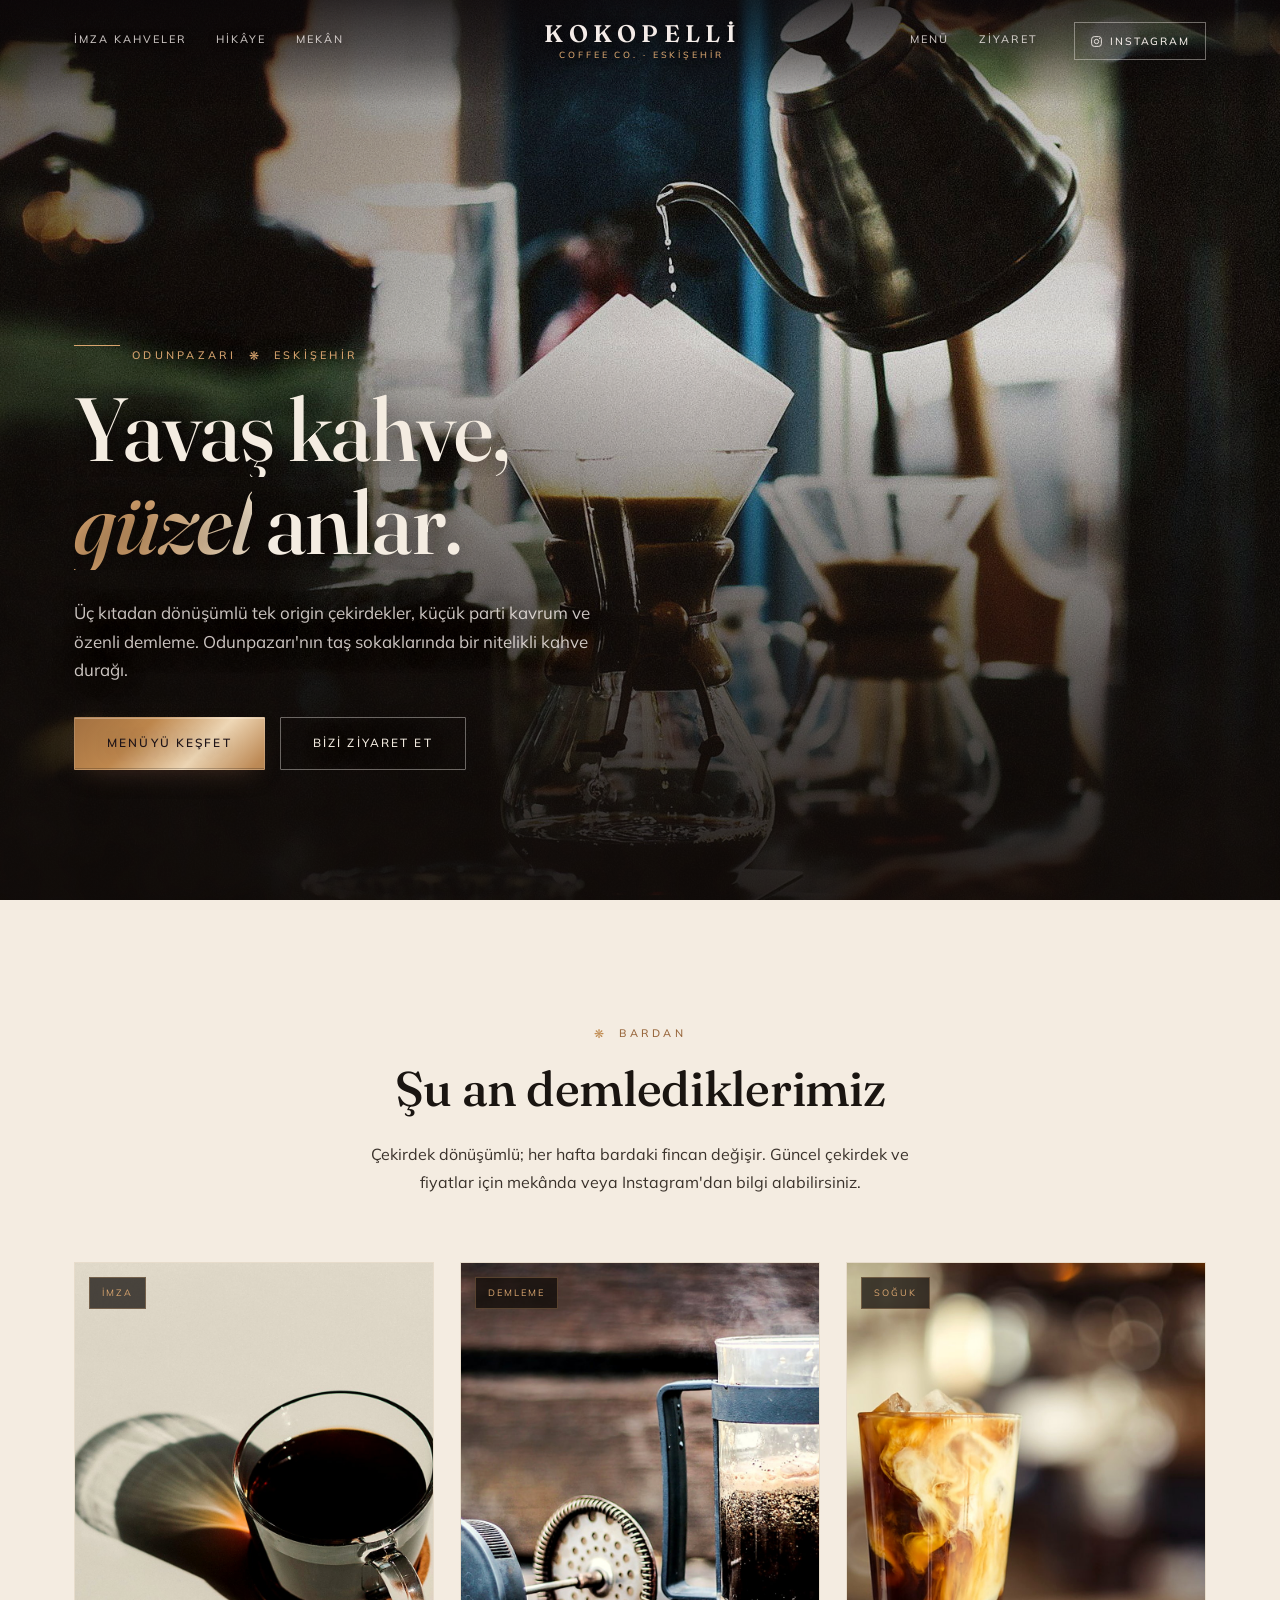
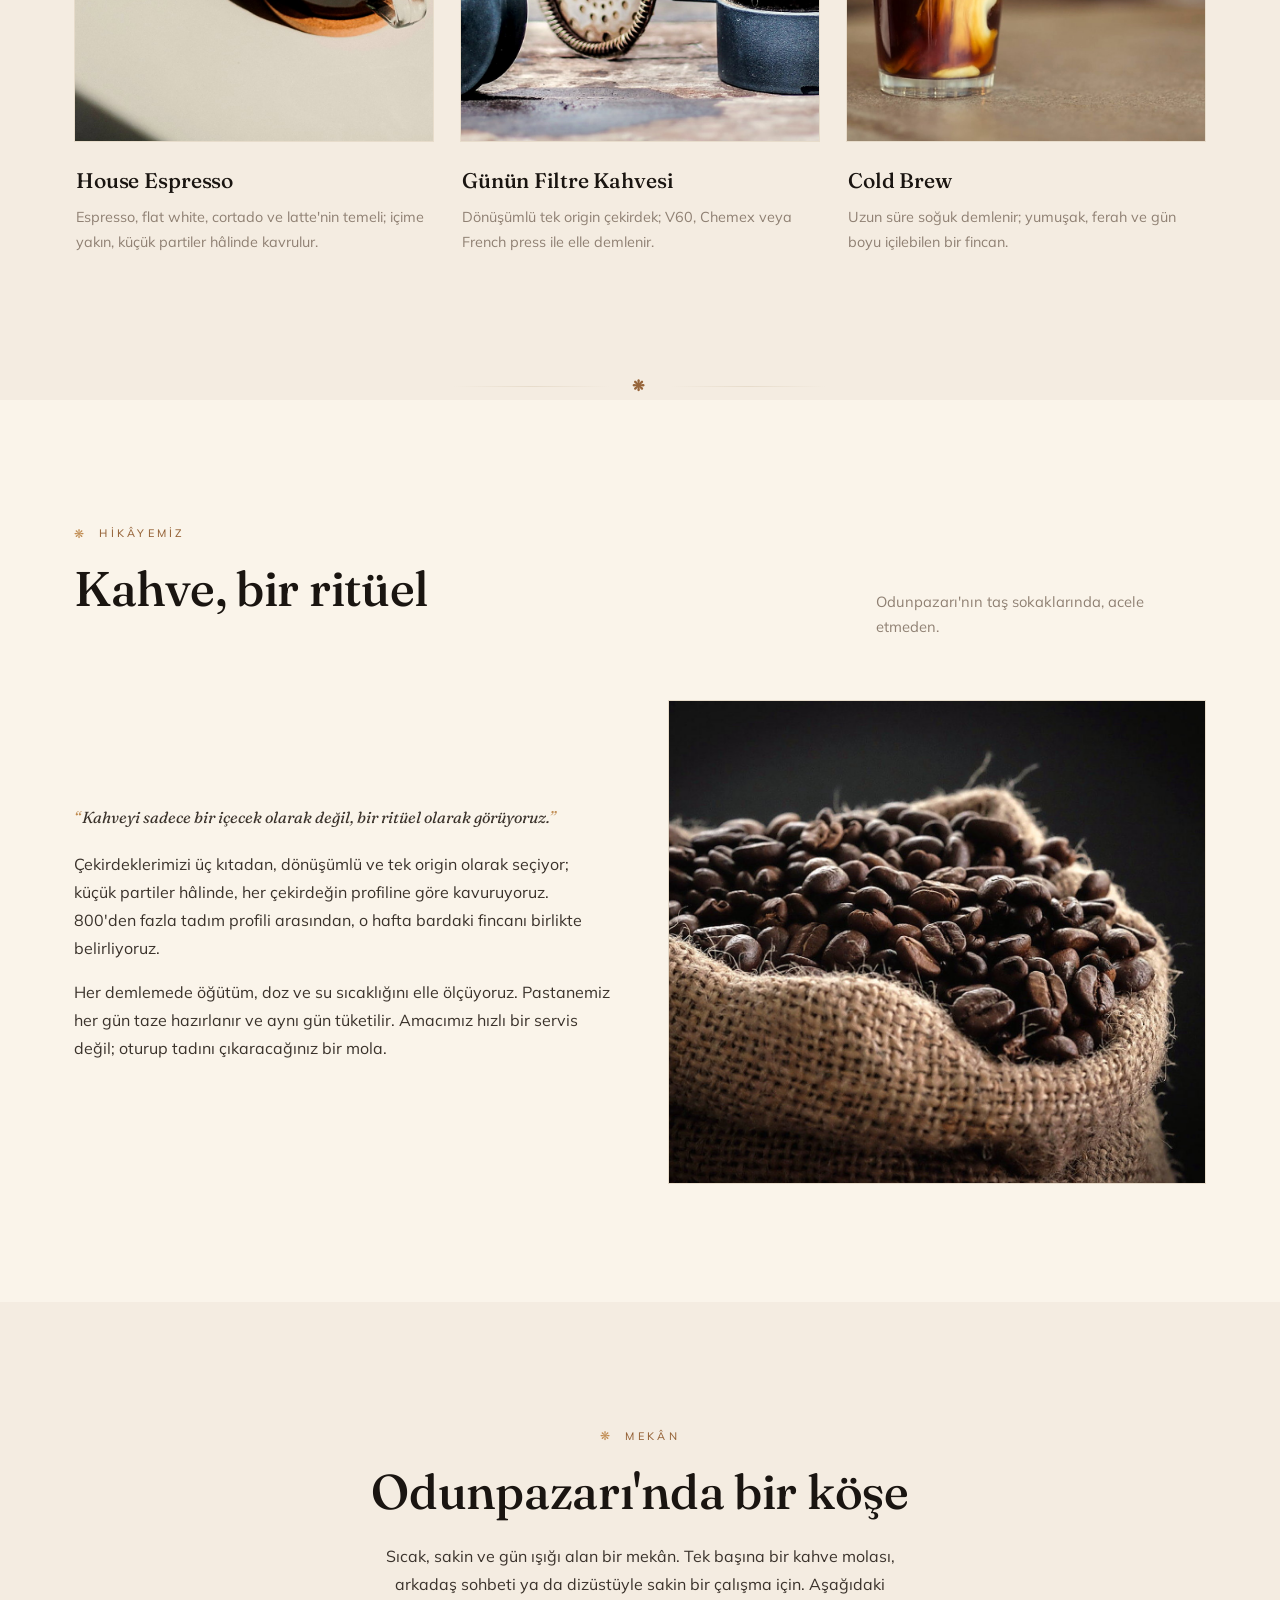
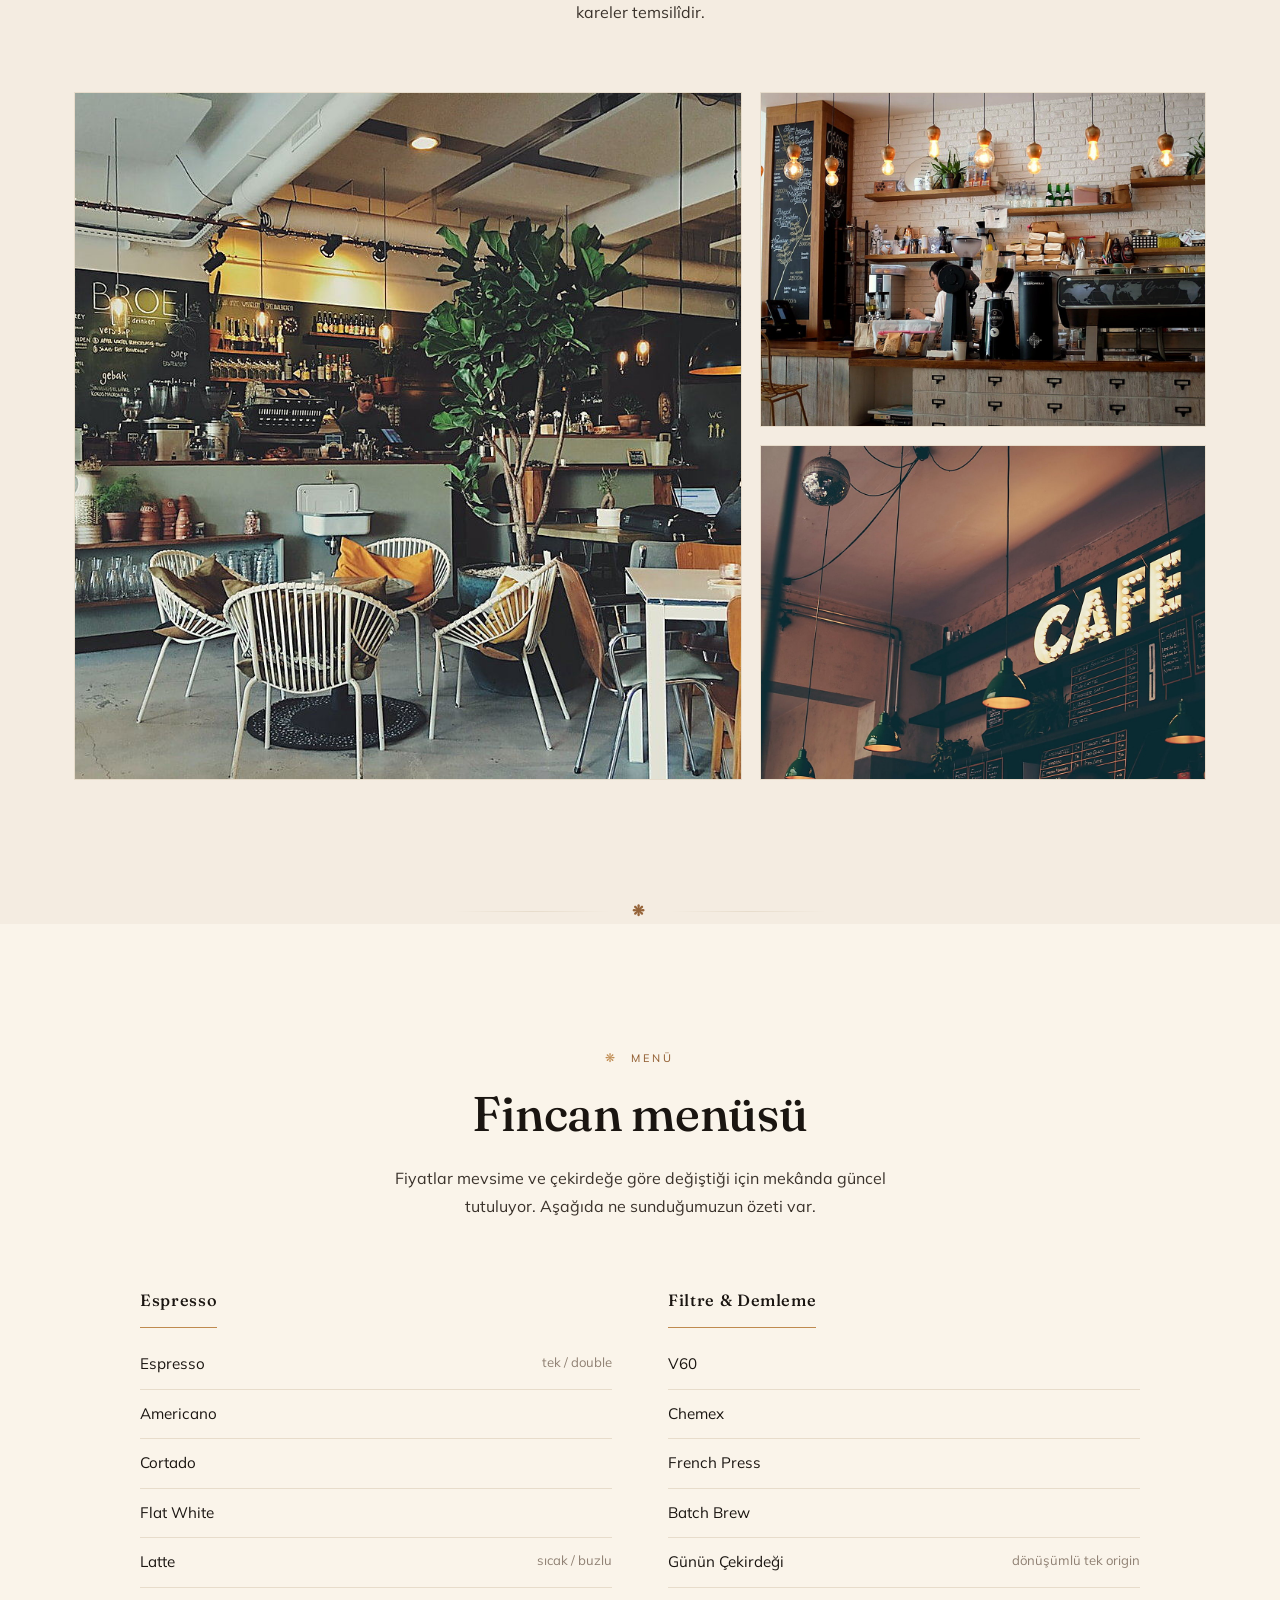
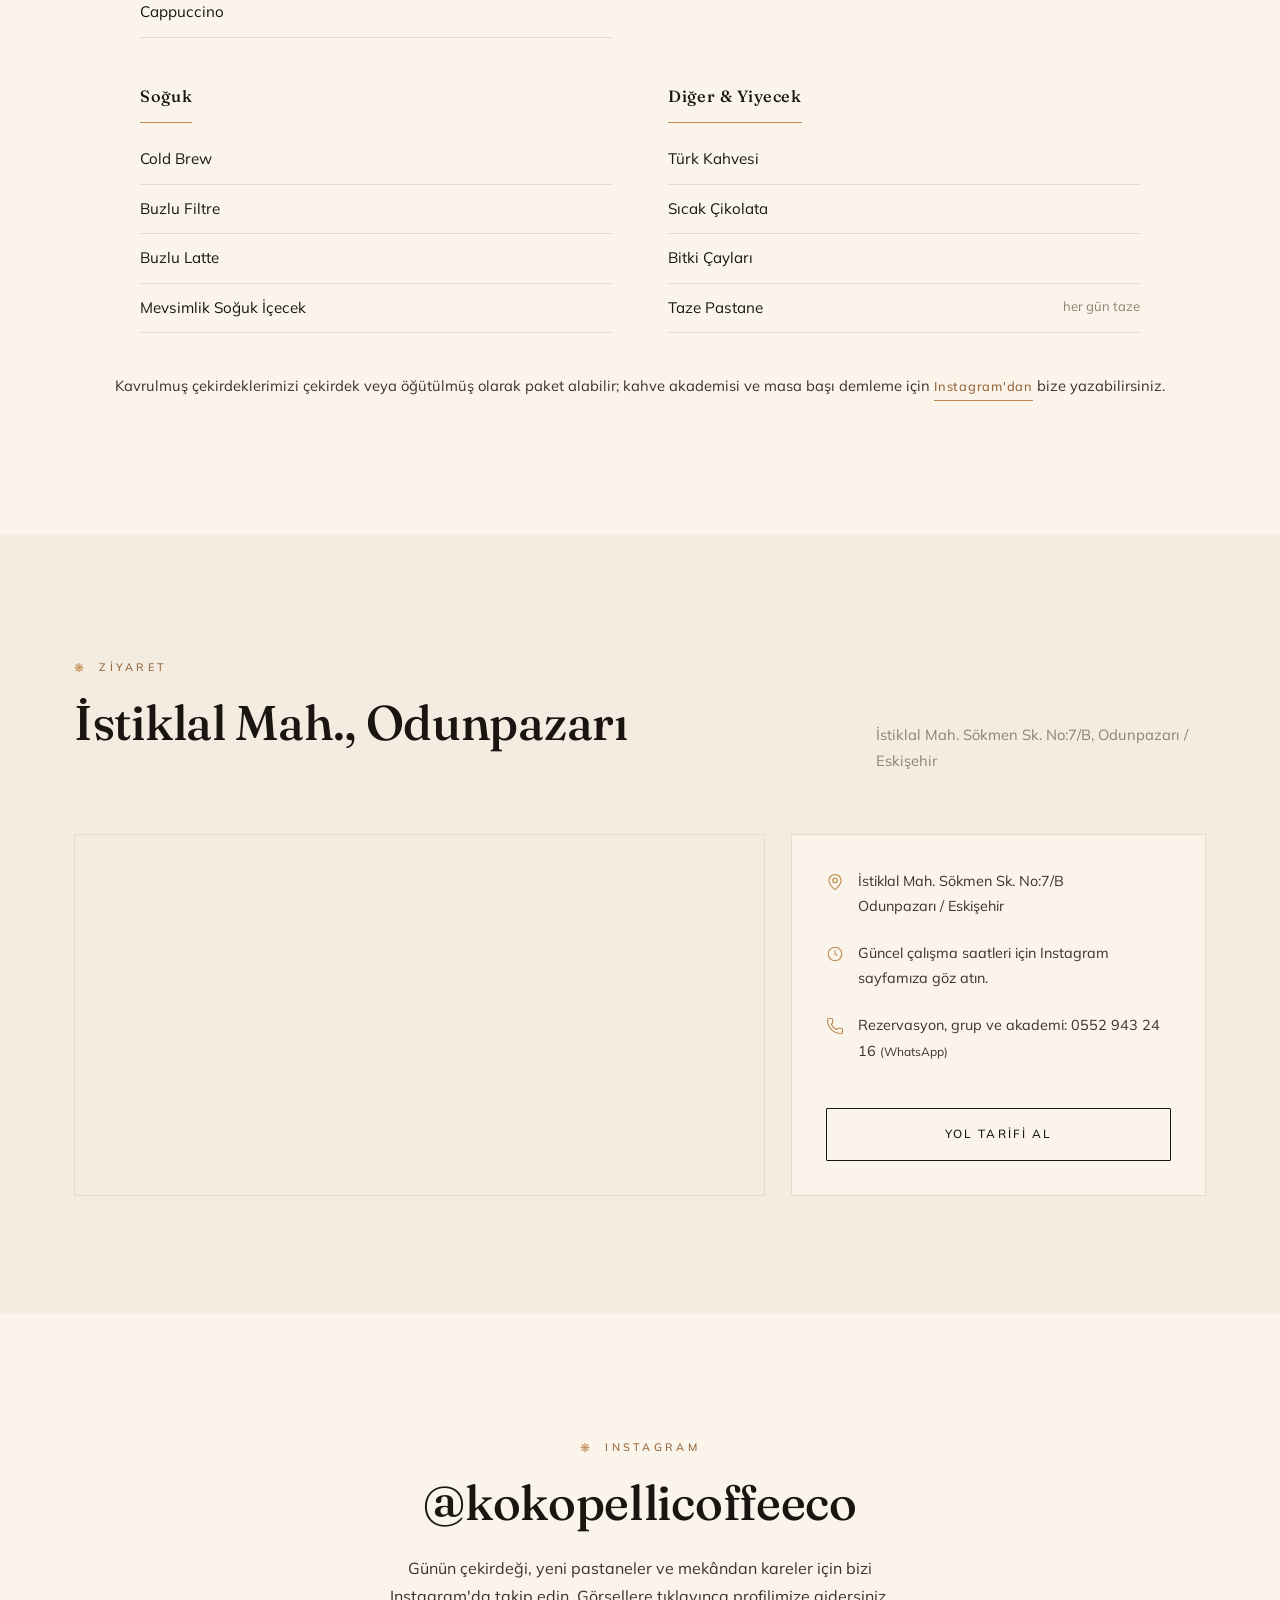
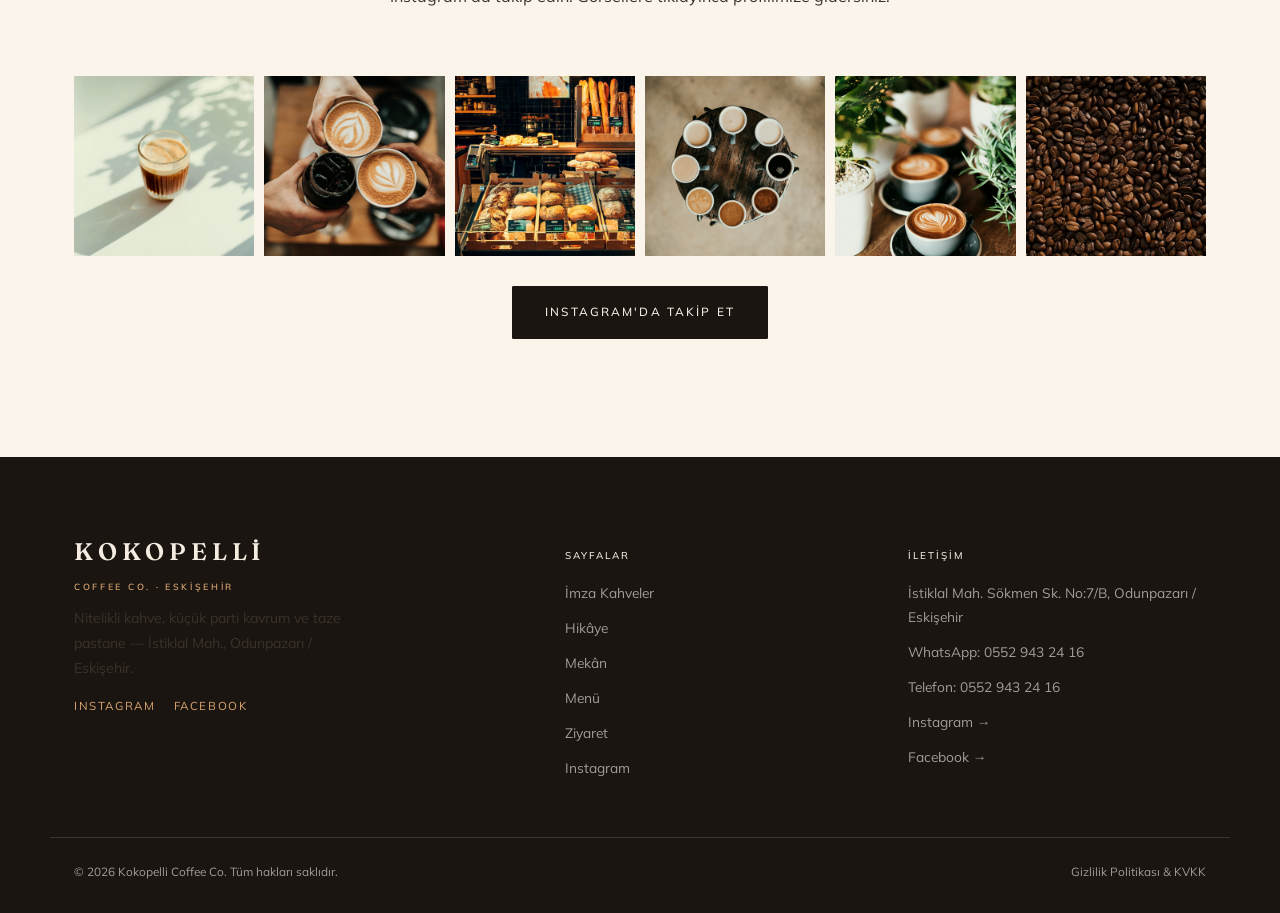
==== commit 5bfca647: "Polish first screen: cinematic filmic-graded hero, dedicated portrait crop for mobile, left-aligned " ====
--- a/index.html
+++ b/index.html
@@ -35,7 +35,7 @@
 <link rel="apple-touch-icon" href="data:image/svg+xml,%3Csvg xmlns='http://www.w3.org/2000/svg' viewBox='0 0 100 100'%3E%3Crect width='100' height='100' fill='%231a1511'/%3E%3Ctext x='50' y='64' font-family='Georgia,serif' font-weight='600' font-size='46' fill='%23d9a56f' text-anchor='middle'%3EK%3C/text%3E%3C/svg%3E">
 <link rel="preconnect" href="https://fonts.googleapis.com">
 <link rel="preconnect" href="https://fonts.gstatic.com" crossorigin>
-<link rel="stylesheet" href="styles.css?v=2">
+<link rel="stylesheet" href="styles.css?v=3">
 
 <script type="application/ld+json">
 {
@@ -141,7 +141,7 @@
   <section class="scrollhero" id="top">
     <div class="sh-stage">
       <div class="sh-bg" aria-hidden="true">
-        <div class="sh-layer is-active" data-layer="0" style="background-image:url('images/hero-1.jpg?v=2')"></div>
+        <div class="sh-layer is-active" data-layer="0"></div>
         <span class="sh-veil"></span>
         <span class="hero-grain"></span>
       </div>
@@ -409,6 +409,6 @@
   </div>
 </footer>
 
-<script src="script.js?v=2"></script>
+<script src="script.js?v=3"></script>
 </body>
 </html>
--- a/styles.css
+++ b/styles.css
@@ -262,19 +262,23 @@
 }
 .sh-bg{ position: absolute; inset: 0; z-index: 0; background: var(--onyx); }
 .sh-layer{
-  position: absolute; inset: 0; background-size: cover; background-position: 62% center;
+  position: absolute; inset: 0; background-size: cover; background-position: 60% center;
   opacity: 0; transition: opacity 1.2s ease;
 }
+.sh-layer[data-layer="0"]{ background-image: url('images/hero-1.jpg?v=3'); }
 .sh-layer.is-active{ opacity: 1; }
-@media (max-width: 900px){ .sh-layer{ background-position: 68% center; } }
+@media (max-width: 760px){
+  .sh-layer[data-layer="0"]{ background-image: url('images/hero-1-p.jpg?v=1'); background-position: 50% top; }
+}
 .sh-veil{
   position: absolute; inset: 0; z-index: 1;
   background:
     linear-gradient(0deg, rgba(15,10,8,.90) 0%, rgba(15,10,8,.58) 30%, rgba(15,10,8,.12) 62%, rgba(15,10,8,.30) 100%),
     linear-gradient(90deg, rgba(15,10,8,.42) 0%, rgba(15,10,8,0) 55%);
 }
-@media (max-width: 900px){
-  .sh-veil{ background: linear-gradient(0deg, rgba(13,9,7,.94) 0%, rgba(13,9,7,.55) 44%, rgba(13,9,7,.42) 100%); }
+@media (max-width: 760px){
+  .sh-veil{ background:
+    linear-gradient(0deg, rgba(12,8,6,.97) 0%, rgba(12,8,6,.86) 30%, rgba(12,8,6,.42) 60%, rgba(12,8,6,.34) 100%); }
 }
 .hero-lines{ display: none; }
 .hero-grain{
@@ -283,16 +287,18 @@
   background-size: 600px 600px;
 }
 
-.sh-content{ position: relative; z-index: 3; max-width: 820px; }
+.sh-content{ position: relative; z-index: 3; width: 100%; text-shadow: 0 2px 24px rgba(10,6,4,.5); }
+.sh-title{ max-width: 640px; }
 .sh-eyebrow{ opacity: 0; filter: blur(10px); transform: translateY(10px); transition: opacity .7s ease, filter .7s ease, transform .7s ease; }
+.sh-eyebrow::before{ content: ''; display: block; width: 46px; height: 1px; background: var(--gold-light); margin-bottom: 20px; }
 .sh-title{
   font-family: var(--font-display); font-weight: 500; color: var(--ivory);
-  font-size: clamp(2.9rem, 6.6vw, 5.6rem); line-height: 1.03; margin: 0 0 .34em; letter-spacing: .005em;
+  font-size: clamp(3.1rem, 7vw, 5.8rem); line-height: 1.0; margin: 0 0 .32em; letter-spacing: -.012em;
 }
 .sh-title .line{ display: block; overflow: hidden; padding-bottom: .04em; }
 .sh-title .line > span{ display: block; transform: translateY(115%); transition: transform .9s cubic-bezier(.16,1,.3,1); }
 .sh-title em{ font-style: italic; }
-.sh-sub{ max-width: 34rem; font-size: 1.08rem; color: rgba(246,239,236,.74); opacity: 0; transform: translateY(16px); transition: opacity .7s ease .1s, transform .7s ease .1s; }
+.sh-sub{ max-width: 33rem; font-size: 1.06rem; line-height: 1.7; color: rgba(246,239,236,.82); opacity: 0; transform: translateY(16px); transition: opacity .7s ease .1s, transform .7s ease .1s; }
 .sh-actions{ display: flex; flex-wrap: wrap; gap: 15px; margin: 32px 0 42px; opacity: 0; transform: translateY(16px); transition: opacity .7s ease .2s, transform .7s ease .2s; }
 .hero-actions{ display: flex; flex-wrap: wrap; gap: 15px; }
 .sh-trust{ display: flex; align-items: center; gap: 26px; flex-wrap: wrap; padding-top: 24px; border-top: 1px solid rgba(246,239,236,.16); opacity: 0; transform: translateY(16px); transition: opacity .7s ease .3s, transform .7s ease .3s; }
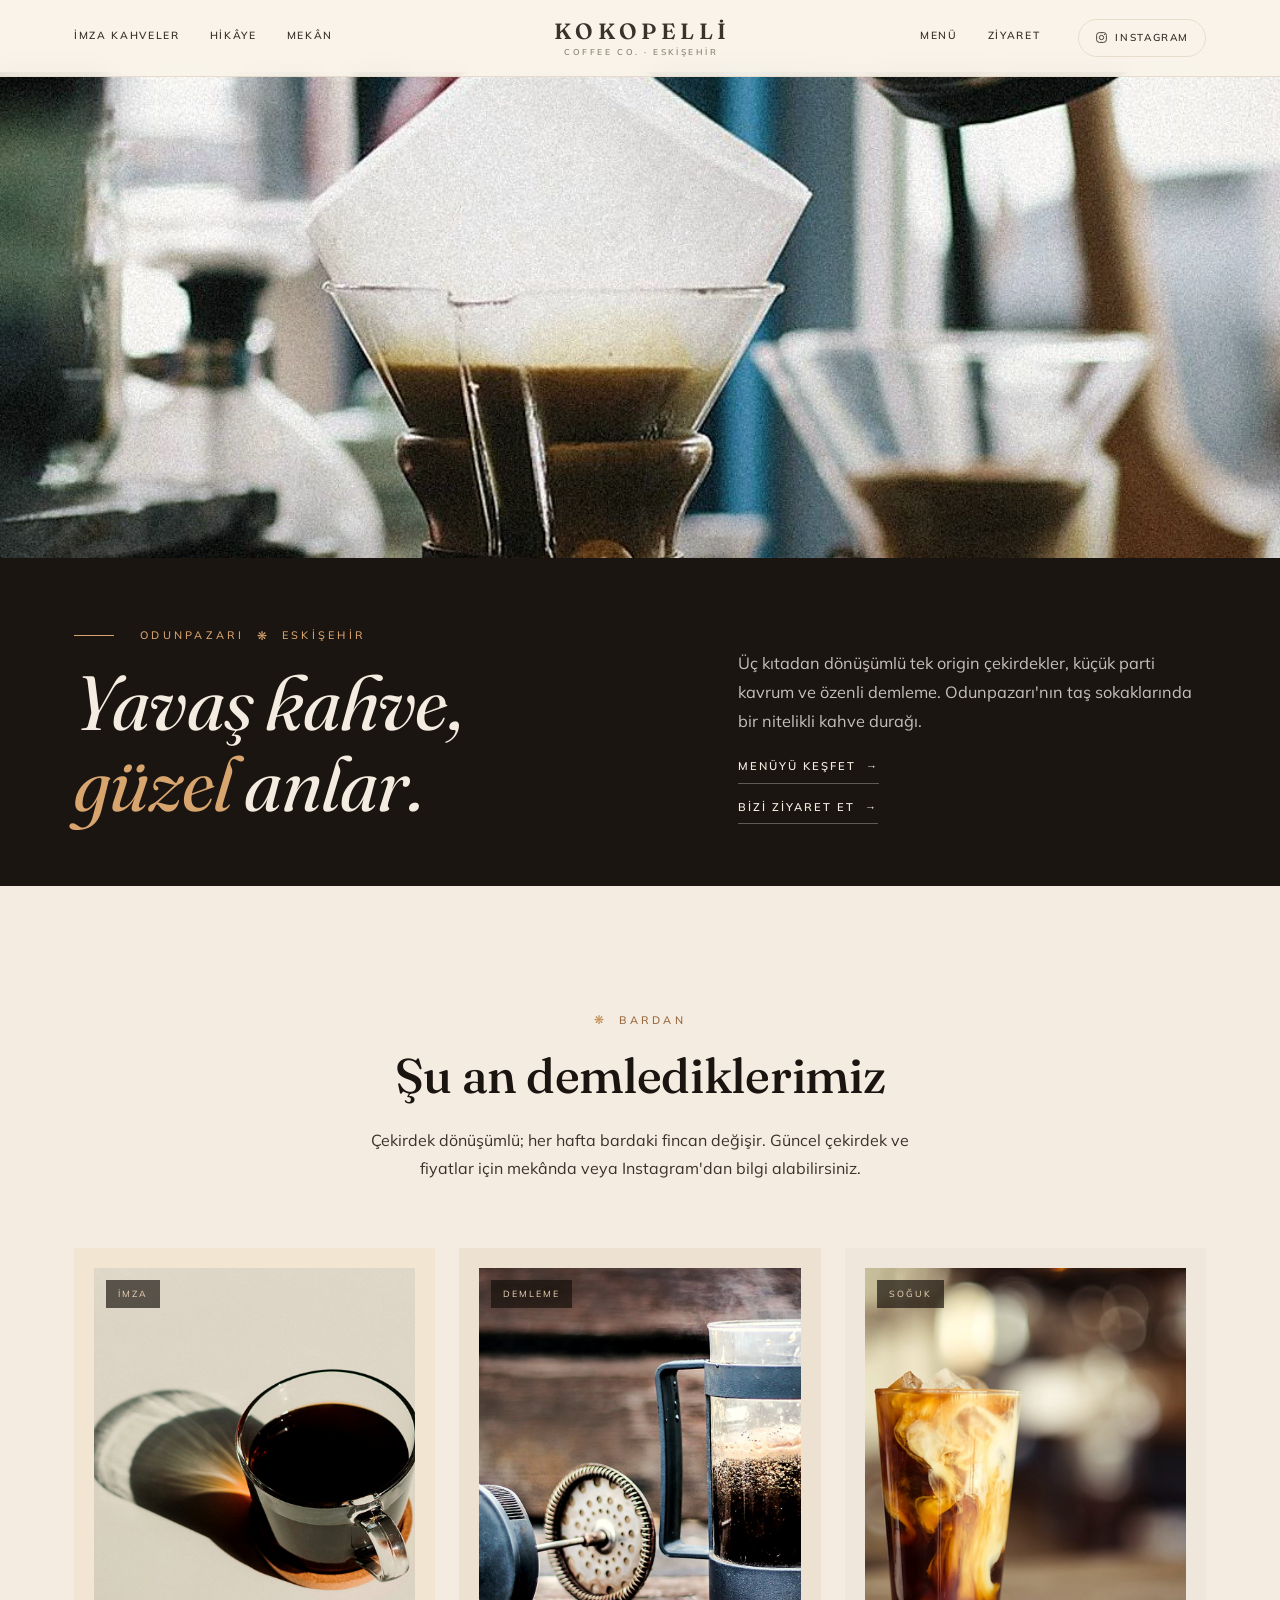
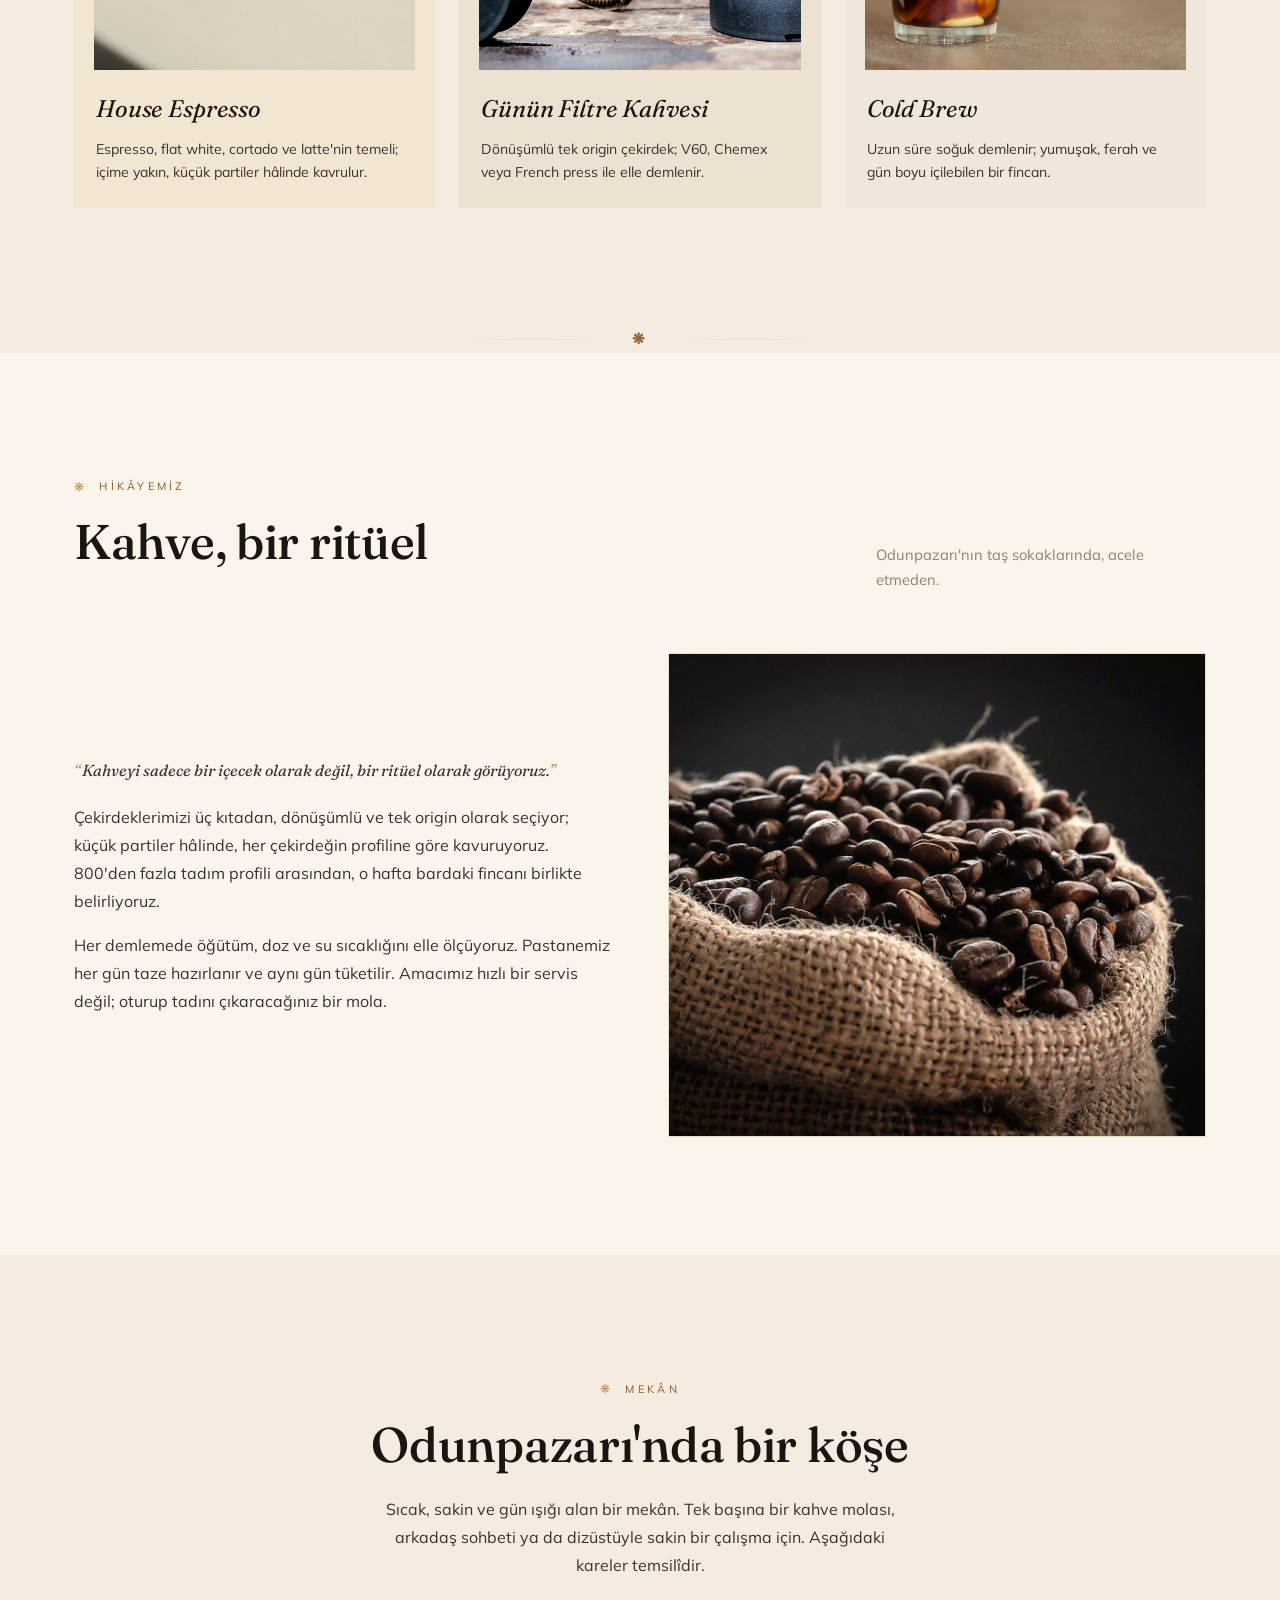
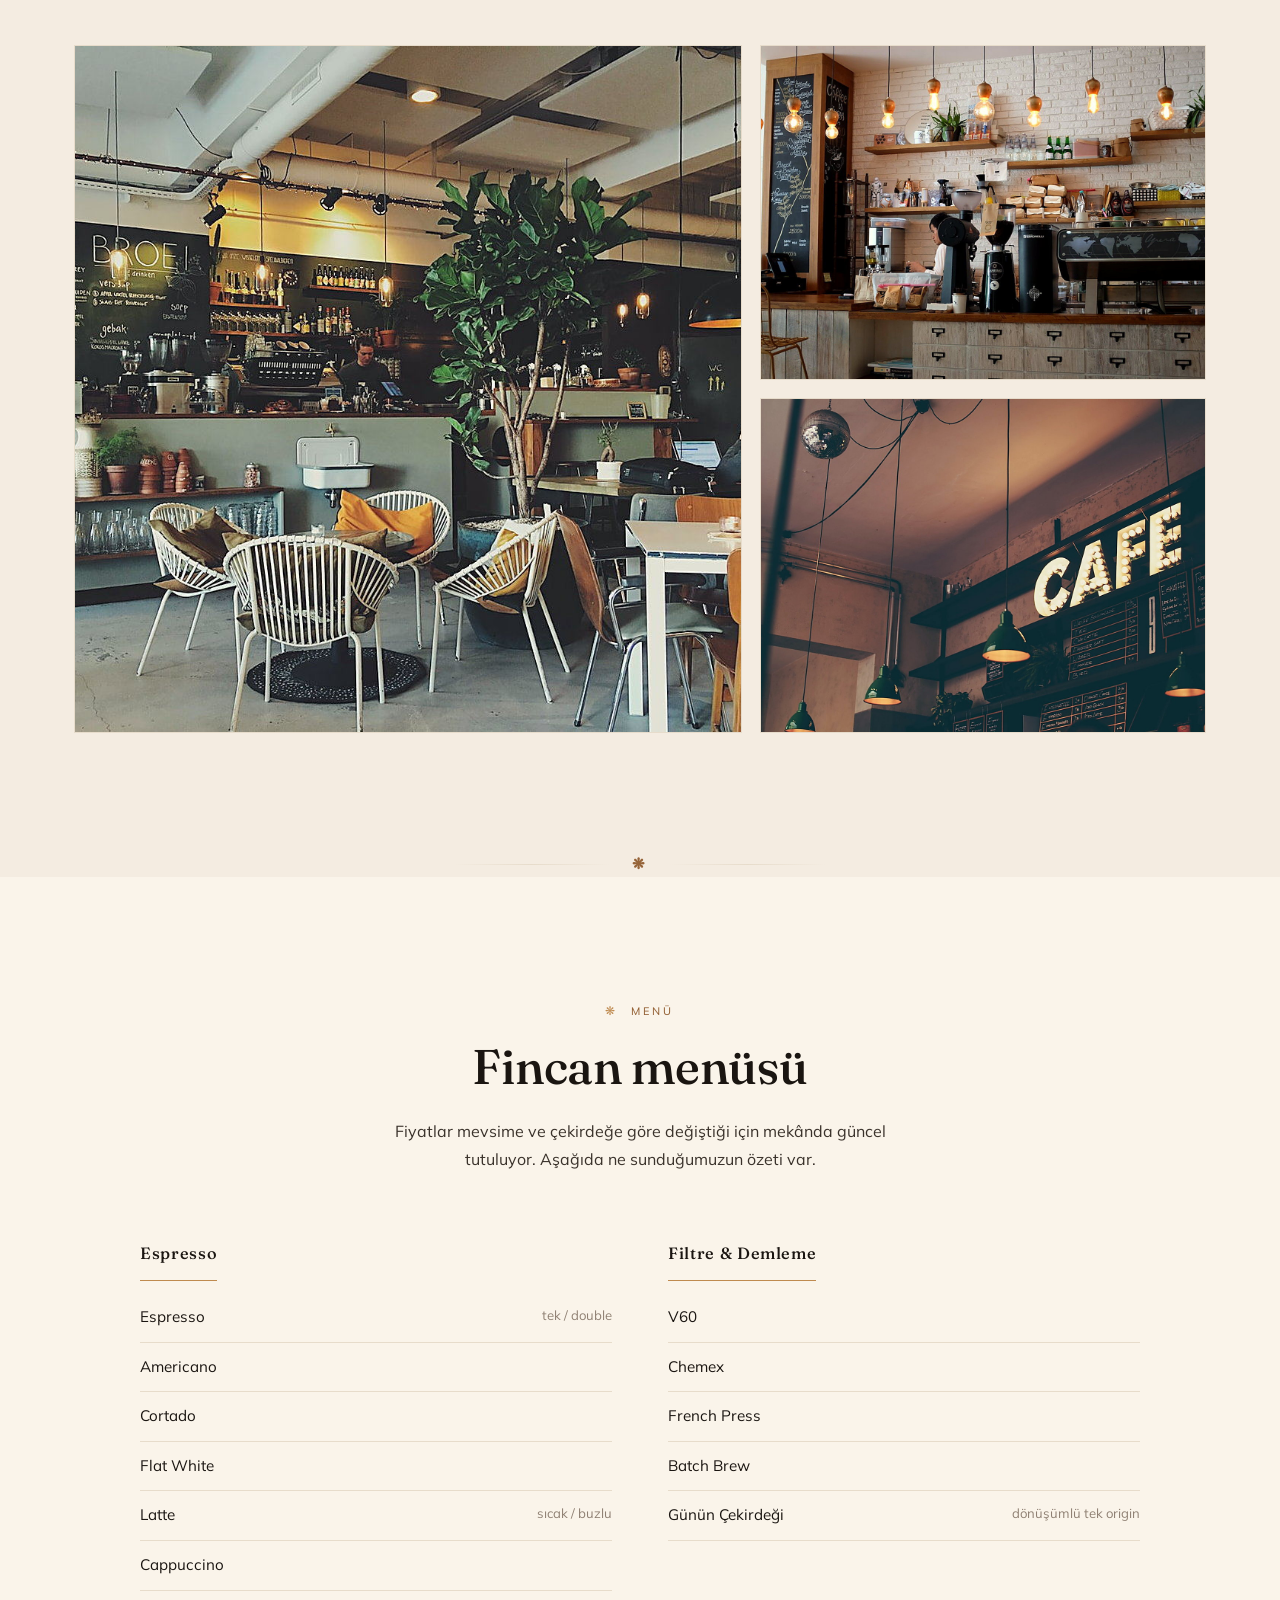
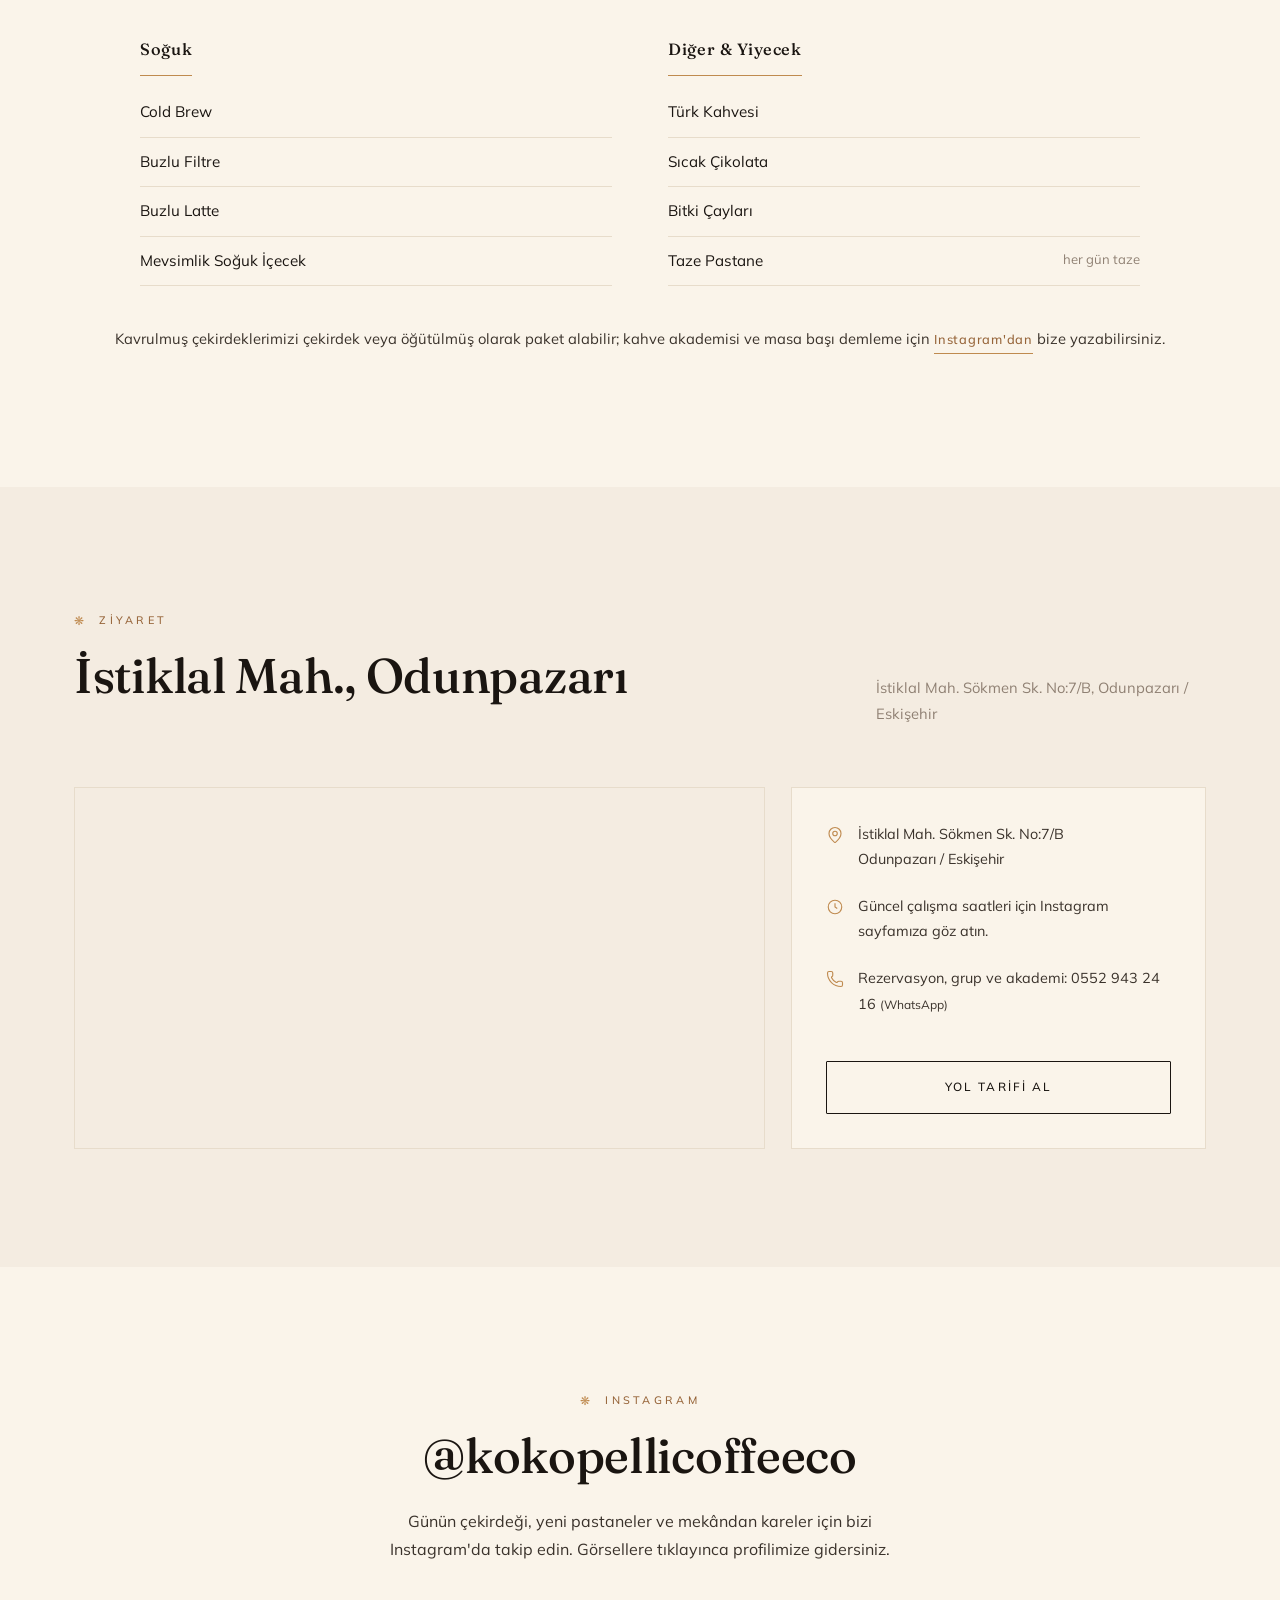
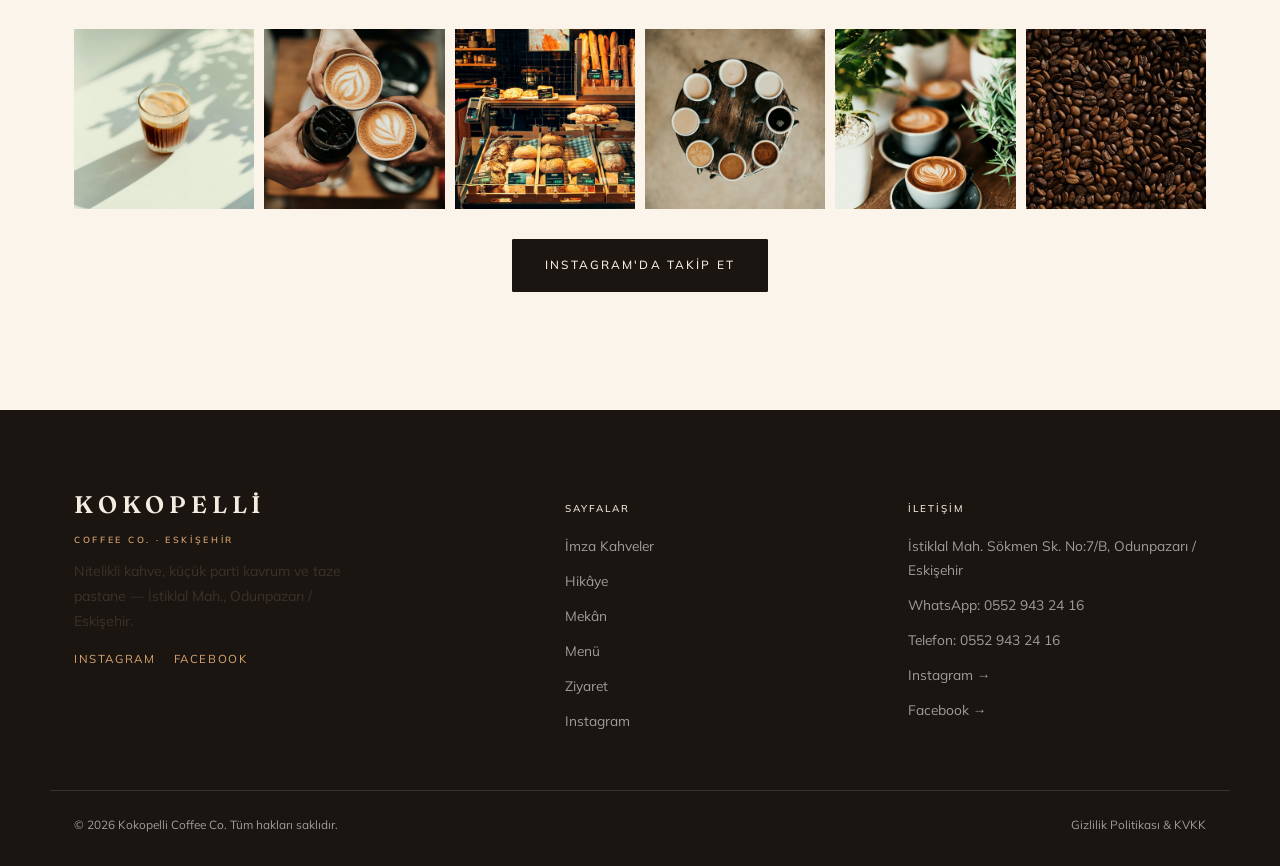
==== commit 8f64262b: "Redesign: Brewé-style light editorial theme — cream header, full-width photo hero + dark panel with " ====
--- a/index.html
+++ b/index.html
@@ -35,7 +35,7 @@
 <link rel="apple-touch-icon" href="data:image/svg+xml,%3Csvg xmlns='http://www.w3.org/2000/svg' viewBox='0 0 100 100'%3E%3Crect width='100' height='100' fill='%231a1511'/%3E%3Ctext x='50' y='64' font-family='Georgia,serif' font-weight='600' font-size='46' fill='%23d9a56f' text-anchor='middle'%3EK%3C/text%3E%3C/svg%3E">
 <link rel="preconnect" href="https://fonts.googleapis.com">
 <link rel="preconnect" href="https://fonts.gstatic.com" crossorigin>
-<link rel="stylesheet" href="styles.css?v=3">
+<link rel="stylesheet" href="styles.css?v=4">
 
 <script type="application/ld+json">
 {
@@ -138,28 +138,27 @@
 <main id="icerik">
 
   <!-- ================= HERO ================= -->
-  <section class="scrollhero" id="top">
-    <div class="sh-stage">
-      <div class="sh-bg" aria-hidden="true">
-        <div class="sh-layer is-active" data-layer="0"></div>
-        <span class="sh-veil"></span>
-        <span class="hero-grain"></span>
-      </div>
-
-      <div class="container sh-content">
-        <p class="eyebrow eyebrow-light sh-eyebrow">Odunpazarı <span class="diamond">❋</span> Eskişehir</p>
-        <h1 class="sh-title">
-          <span class="line"><span>Yavaş kahve,</span></span>
-          <span class="line"><span><em class="shimmer">güzel</em> anlar.</span></span>
-        </h1>
-        <p class="sh-sub">Üç kıtadan dönüşümlü tek origin çekirdekler, küçük parti kavrum ve özenli demleme. Odunpazarı'nın taş sokaklarında bir nitelikli kahve durağı.</p>
-        <div class="hero-actions sh-actions">
-          <a class="btn btn-gold" data-magnetic href="#menu">Menüyü Keşfet</a>
-          <a class="btn btn-ghost-light" href="#ziyaret">Bizi Ziyaret Et</a>
-        </div>
-      </div>
-
-      <a href="#imza" class="sh-hint" aria-label="Aşağı kaydır"><span class="sh-hint-word">Kaydır</span><span class="sh-hint-line"></span></a>
+  <section class="hero" id="top">
+    <figure class="hero-media reveal reveal-scale">
+      <picture>
+        <source media="(max-width: 760px)" srcset="images/hero-1-p.jpg?v=2">
+        <img src="images/hero-1.jpg?v=4" alt="Kokopelli Coffee Co. — Chemex ile filtre kahve demleme, temsilî görsel">
+      </picture>
+    </figure>
+    <div class="hero-panel">
+      <div class="container hero-panel-grid">
+        <div class="hero-head reveal">
+          <p class="eyebrow eyebrow-light">Odunpazarı <span class="diamond">❋</span> Eskişehir</p>
+          <h1 class="hero-h1">Yavaş kahve,<br><em>güzel</em> anlar.</h1>
+        </div>
+        <div class="hero-aside reveal">
+          <p>Üç kıtadan dönüşümlü tek origin çekirdekler, küçük parti kavrum ve özenli demleme. Odunpazarı'nın taş sokaklarında bir nitelikli kahve durağı.</p>
+          <div class="hero-links">
+            <a class="arrow-link" href="#menu">Menüyü Keşfet</a>
+            <a class="arrow-link" href="#ziyaret">Bizi Ziyaret Et</a>
+          </div>
+        </div>
+      </div>
     </div>
   </section>
 
@@ -409,6 +408,6 @@
   </div>
 </footer>
 
-<script src="script.js?v=3"></script>
+<script src="script.js?v=4"></script>
 </body>
 </html>
--- a/styles.css
+++ b/styles.css
@@ -169,67 +169,45 @@
 .skip-link:focus{ left: 0; }
 
 /* ===========================================================
-   HEADER — ortada logotip, iki yanda menü
-   =========================================================== */
-.header{ position: fixed; inset: 0 0 auto 0; z-index: 80; transition: background .35s ease, box-shadow .35s ease; }
-/* Üstteki yazılar (logo + hamburger) parlak hero/görsel üzerinde de okunsun diye
-   header arkasına koyu bir degrade perde; sayfa kayınca (.scrolled) kaybolur. */
-.header::before{ content:''; position:absolute; inset:0 0 -22px 0; z-index:-1; pointer-events:none;
-  background: linear-gradient(180deg, rgba(11,7,9,.74) 0%, rgba(11,7,9,.42) 52%, rgba(11,7,9,0) 100%);
-  transition: opacity .35s ease; }
-.header.scrolled::before{ opacity:0; }
-/* Kaydırmadan önce (hero üstünde) yazılara ek okunabilirlik payı */
-.header:not(.scrolled) .logo-name,
-.header:not(.scrolled) .logo-sub,
-.header:not(.scrolled) .nav a,
-.header:not(.scrolled) .header-phone{ text-shadow: 0 1px 10px rgba(0,0,0,.45); }
-.header.scrolled{ background: rgba(250,244,241,.985); backdrop-filter: blur(10px); box-shadow: 0 1px 0 var(--line); }
-:root[data-theme="dark"] .header.scrolled{ background: rgba(29,22,26,.985); }
-@media (prefers-color-scheme: dark){ :root:not([data-theme="light"]) .header.scrolled{ background: rgba(29,22,26,.985); } }
+   HEADER — açık krem şerit, ortada logotip (Brewé tarzı)
+   =========================================================== */
+.header{ position: fixed; inset: 0 0 auto 0; z-index: 80;
+  background: rgba(250,244,234,.9); backdrop-filter: blur(12px); border-bottom: 1px solid var(--line);
+  transition: padding .3s ease; }
 .header-inner{
-  max-width: var(--container); margin: 0 auto; padding: 22px var(--pad);
+  max-width: var(--container); margin: 0 auto; padding: 19px var(--pad);
   display: flex; align-items: center; gap: 20px; transition: padding .3s ease;
 }
-.header.scrolled .header-inner{ padding-top: 14px; padding-bottom: 14px; }
+.header.scrolled .header-inner{ padding-top: 12px; padding-bottom: 12px; }
 .header-side{ flex: 1 1 0; display: flex; align-items: center; gap: 26px; min-width: 0; }
 .header-side-right{ justify-content: flex-end; }
-.logo{ flex: 0 0 auto; }
-
-.logo{ text-align: center; display: flex; flex-direction: column; align-items: center; line-height: 1; }
-.logo-name{ font-family: var(--font-display); font-weight: 600; font-size: 1.5rem; letter-spacing: .22em; text-indent: .22em; color: #f4ece8; transition: color .35s ease; }
-.logo-sub{ font-size: .56rem; font-weight: 500; letter-spacing: .32em; text-indent: .32em; text-transform: uppercase; color: var(--gold-light); margin-top: 5px; transition: color .35s ease; }
-.header.scrolled .logo-name{ color: var(--ink-soft); }
-.header.scrolled .logo-sub{ color: var(--muted); }
-
-.nav{ display: none; gap: 30px; font-size: .68rem; font-weight: 500; letter-spacing: .18em; text-transform: uppercase; }
+.logo{ flex: 0 0 auto; text-align: center; display: flex; flex-direction: column; align-items: center; line-height: 1; }
+.logo-name{ font-family: var(--font-display); font-weight: 600; font-size: 1.38rem; letter-spacing: .2em; text-indent: .2em; color: var(--ink-soft); }
+.logo-sub{ font-size: .53rem; font-weight: 600; letter-spacing: .3em; text-indent: .3em; text-transform: uppercase; color: var(--muted); margin-top: 6px; }
+
+.nav{ display: none; gap: 30px; font-size: .65rem; font-weight: 600; letter-spacing: .16em; text-transform: uppercase; }
 .nav-right{ justify-content: flex-end; }
 @media (min-width: 1000px){ .nav{ display: flex; } }
-.nav a{ position: relative; padding-bottom: 3px; color: rgba(246,239,236,.8); transition: color .35s ease; }
-.nav a::after{ content: ''; position: absolute; left: 0; bottom: 0; width: 0; height: 1px; background: var(--gold-light); transition: width .28s ease; }
-.nav a:hover{ color: #fff; }
+.nav a{ position: relative; padding-bottom: 3px; color: var(--ink-soft); transition: color .3s ease; }
+.nav a::after{ content: ''; position: absolute; left: 0; bottom: 0; width: 0; height: 1px; background: var(--gold); transition: width .28s ease; }
+.nav a:hover{ color: var(--gold-deep); }
 .nav a:hover::after{ width: 100%; }
-.header.scrolled .nav a{ color: var(--ink-soft); }
-.header.scrolled .nav a:hover{ color: var(--ink-soft); }
-.header.scrolled .nav a::after{ background: var(--gold); }
-
-.header-phone{ display: none; }
-@media (min-width: 1160px){
-  .header-phone{
-    display: inline-block; flex: 0 0 auto; margin-left: 10px; white-space: nowrap;
-    font-size: .72rem; font-weight: 500; letter-spacing: .06em; color: #f4ece8;
-    border: 1px solid rgba(244,236,232,.42); padding: 9px 15px; border-radius: 1px; transition: color .35s ease, border-color .35s ease;
+
+.header-ig{ display: none; }
+@media (min-width: 1000px){
+  .header-ig{
+    display: inline-flex; align-items: center; gap: 7px; flex: 0 0 auto; margin-left: 12px; white-space: nowrap;
+    font-size: .63rem; font-weight: 600; letter-spacing: .16em; text-transform: uppercase; color: var(--ink-soft);
+    border: 1px solid var(--line); padding: 9px 16px; border-radius: 999px;
+    transition: color .3s ease, border-color .3s ease, background .3s ease;
   }
-  .header-phone:hover{ border-color: var(--gold-light); color: var(--gold-light); }
-  .header.scrolled .header-phone{ color: var(--ink-soft); border-color: var(--line); }
-  .header.scrolled .header-phone:hover{ border-color: var(--gold); color: var(--gold-deep); }
+  .header-ig:hover{ border-color: var(--gold); color: var(--gold-deep); background: rgba(191,138,79,.07); }
 }
 
 .nav-toggle{
   display: inline-flex; width: 40px; height: 40px; align-items: center; justify-content: center;
-  background: none; border: 1px solid rgba(244,236,232,.38); border-radius: 50%; color: #f4ece8; justify-self: start;
-  transition: color .35s ease, border-color .35s ease;
-}
-.header.scrolled .nav-toggle{ border-color: var(--line); color: var(--ink-soft); }
+  background: none; border: 1px solid var(--line); border-radius: 50%; color: var(--ink-soft); justify-self: start;
+}
 @media (min-width: 1000px){ .nav-toggle{ display: none; } }
 
 .nav-mobile{
@@ -251,114 +229,43 @@
 }
 
 /* ===========================================================
-   HERO — sabit, sinematik tek görsel; başlık görselin üzerinde.
-   Zorunlu scroll YOK. Görsel çapraz-geçiş yok (tek katman).
-   =========================================================== */
-.scrollhero{ position: relative; background: var(--onyx); }
-.sh-stage{
-  position: relative; min-height: 100vh; overflow: hidden;
-  display: flex; align-items: flex-end; color: var(--ivory);
-  padding: 150px 0 88px;
-}
-.sh-bg{ position: absolute; inset: 0; z-index: 0; background: var(--onyx); }
-.sh-layer{
-  position: absolute; inset: 0; background-size: cover; background-position: 60% center;
-  opacity: 0; transition: opacity 1.2s ease;
-}
-.sh-layer[data-layer="0"]{ background-image: url('images/hero-1.jpg?v=3'); }
-.sh-layer.is-active{ opacity: 1; }
-@media (max-width: 760px){
-  .sh-layer[data-layer="0"]{ background-image: url('images/hero-1-p.jpg?v=1'); background-position: 50% top; }
-}
-.sh-veil{
-  position: absolute; inset: 0; z-index: 1;
-  background:
-    linear-gradient(0deg, rgba(15,10,8,.90) 0%, rgba(15,10,8,.58) 30%, rgba(15,10,8,.12) 62%, rgba(15,10,8,.30) 100%),
-    linear-gradient(90deg, rgba(15,10,8,.42) 0%, rgba(15,10,8,0) 55%);
-}
-@media (max-width: 760px){
-  .sh-veil{ background:
-    linear-gradient(0deg, rgba(12,8,6,.97) 0%, rgba(12,8,6,.86) 30%, rgba(12,8,6,.42) 60%, rgba(12,8,6,.34) 100%); }
-}
-.hero-lines{ display: none; }
-.hero-grain{
-  position: absolute; inset: 0; z-index: 2; opacity: .5; pointer-events: none;
-  background-image: url('data:image/svg+xml;utf8,<svg xmlns="http://www.w3.org/2000/svg" width="600" height="600"><filter id="n"><feTurbulence type="fractalNoise" baseFrequency="0.014" numOctaves="3" seed="7" result="noise"/><feColorMatrix in="noise" type="matrix" values="0 0 0 0 0.85  0 0 0 0 0.72  0 0 0 0 0.48  0 0 0 0.045 0"/></filter><rect width="100%25" height="100%25" filter="url(%23n)"/></svg>');
-  background-size: 600px 600px;
-}
-
-.sh-content{ position: relative; z-index: 3; width: 100%; text-shadow: 0 2px 24px rgba(10,6,4,.5); }
-.sh-title{ max-width: 640px; }
-.sh-eyebrow{ opacity: 0; filter: blur(10px); transform: translateY(10px); transition: opacity .7s ease, filter .7s ease, transform .7s ease; }
-.sh-eyebrow::before{ content: ''; display: block; width: 46px; height: 1px; background: var(--gold-light); margin-bottom: 20px; }
-.sh-title{
-  font-family: var(--font-display); font-weight: 500; color: var(--ivory);
-  font-size: clamp(3.1rem, 7vw, 5.8rem); line-height: 1.0; margin: 0 0 .32em; letter-spacing: -.012em;
-}
-.sh-title .line{ display: block; overflow: hidden; padding-bottom: .04em; }
-.sh-title .line > span{ display: block; transform: translateY(115%); transition: transform .9s cubic-bezier(.16,1,.3,1); }
-.sh-title em{ font-style: italic; }
-.sh-sub{ max-width: 33rem; font-size: 1.06rem; line-height: 1.7; color: rgba(246,239,236,.82); opacity: 0; transform: translateY(16px); transition: opacity .7s ease .1s, transform .7s ease .1s; }
-.sh-actions{ display: flex; flex-wrap: wrap; gap: 15px; margin: 32px 0 42px; opacity: 0; transform: translateY(16px); transition: opacity .7s ease .2s, transform .7s ease .2s; }
-.hero-actions{ display: flex; flex-wrap: wrap; gap: 15px; }
-.sh-trust{ display: flex; align-items: center; gap: 26px; flex-wrap: wrap; padding-top: 24px; border-top: 1px solid rgba(246,239,236,.16); opacity: 0; transform: translateY(16px); transition: opacity .7s ease .3s, transform .7s ease .3s; }
-.hero-trust{ display: flex; align-items: center; gap: 26px; flex-wrap: wrap; }
-.trust-item{ display: flex; flex-direction: column; gap: 3px; }
-.trust-item strong{ font-family: var(--font-display); font-weight: 600; font-size: 1.6rem; color: var(--gold-light); line-height: 1; }
-.trust-item span{ font-size: .68rem; letter-spacing: .12em; text-transform: uppercase; color: rgba(246,239,236,.55); }
-.trust-sep{ width: 1px; height: 34px; background: rgba(246,239,236,.16); }
-
-/* giriş animasyonu tetiği */
-.sh-stage.is-in .sh-eyebrow,
-.sh-stage.is-in .sh-sub,
-.sh-stage.is-in .sh-actions,
-.sh-stage.is-in .sh-trust{ opacity: 1; filter: none; transform: none; }
-.sh-stage.is-in .sh-title .line > span{ transform: none; }
-.sh-stage.is-in .sh-title .line:nth-child(2) > span{ transition-delay: .12s; }
-
-/* altın shimmer — vurgu kelime */
-.shimmer{
-  background: linear-gradient(100deg, var(--gold-light) 18%, var(--gold-shine) 40%, #fff6e6 50%, var(--gold-shine) 60%, var(--gold-light) 82%);
-  background-size: 220% 100%;
-  -webkit-background-clip: text; background-clip: text; color: transparent;
-  animation: shimmer 5.5s linear infinite;
-}
-@keyframes shimmer{ to{ background-position: -220% 0; } }
-
-/* aşağı-kaydır ipucu */
-.sh-hint{ position: absolute; right: max(var(--pad), 5vw); bottom: 30px; z-index: 4; display: flex; flex-direction: column; align-items: center; gap: 10px; }
-.sh-hint-word{ font-size: .58rem; letter-spacing: .28em; text-transform: uppercase; color: rgba(246,239,236,.55); }
-.sh-hint-line{ width: 1px; height: 42px; background: linear-gradient(var(--gold-light), transparent); animation: scrollpulse 2.4s ease-in-out infinite; }
-@keyframes scrollpulse{ 0%,100%{ opacity: .3; transform: scaleY(.55); transform-origin: top; } 50%{ opacity: 1; transform: scaleY(1); } }
-
-@media (max-width: 900px){
-  .sh-stage{ min-height: 100dvh; padding: 104px 0 78px; }
-  .sh-hint{ display: none; }
+   HERO — Brewé tarzı: üstte tam-genişlik fotoğraf,
+   altta koyu kavurma paneli + iri italik serif başlık.
+   Overlay metin YOK, zorunlu scroll YOK.
+   =========================================================== */
+.hero{ padding-top: 72px; background: var(--ivory); }
+.hero-media{ margin: 0; overflow: hidden; background: var(--espresso); }
+.hero-media picture{ display: block; }
+.hero-media img{ display: block; width: 100%; height: clamp(340px, 54vh, 600px); object-fit: cover; object-position: 60% center; }
+.hero-panel{ background: var(--onyx); color: var(--ivory); }
+.hero-panel-grid{ display: grid; grid-template-columns: 1.28fr 1fr; gap: 40px 64px; align-items: end; padding-top: 58px; padding-bottom: 62px; }
+.hero-head .eyebrow{ color: var(--gold-light); margin-bottom: 18px; }
+.hero-head .eyebrow::before{ content: ''; display: inline-block; width: 40px; height: 1px; background: var(--gold-light); margin-right: 14px; vertical-align: middle; }
+.hero-h1{
+  font-family: var(--font-display); font-weight: 400; font-style: italic; color: var(--ivory);
+  font-size: clamp(2.8rem, 6vw, 4.9rem); line-height: 1.05; letter-spacing: -.01em; margin: 0; text-wrap: balance;
+}
+.hero-h1 em{ font-style: italic; color: var(--gold-light); }
+.hero-aside p{ color: rgba(246,239,236,.78); font-size: 1.02rem; line-height: 1.75; margin: 0 0 22px; max-width: 30rem; }
+.hero-links{ display: flex; flex-direction: column; gap: 14px; }
+.arrow-link{
+  display: inline-flex; align-items: center; gap: 10px; width: fit-content;
+  font-size: .7rem; font-weight: 600; letter-spacing: .18em; text-transform: uppercase;
+  color: var(--ivory); padding-bottom: 6px; border-bottom: 1px solid rgba(246,239,236,.32);
+  transition: color .3s ease, border-color .3s ease, gap .3s ease;
+}
+.arrow-link::after{ content: '→'; font-weight: 400; }
+.arrow-link:hover{ color: var(--gold-light); border-color: var(--gold-light); gap: 15px; }
+
+@media (max-width: 860px){
+  .hero-panel-grid{ grid-template-columns: 1fr; gap: 24px; padding-top: 40px; padding-bottom: 44px; }
+  .hero-media img{ height: clamp(280px, 58vh, 440px); }
 }
 @media (max-width: 480px){
-  .sh-eyebrow{ letter-spacing: .16em; font-size: .6rem; gap: 9px; margin-bottom: 14px; }
-  .sh-title{ font-size: clamp(2.4rem, 10vw, 3.1rem); margin-bottom: .28em; }
-  .sh-sub{ font-size: .96rem; line-height: 1.6; }
-  .sh-actions{ margin: 22px 0 26px; gap: 12px; }
-  .sh-actions .btn{ width: 100%; }
-  .sh-trust{ gap: 16px 20px; padding-top: 18px; }
-  .trust-item strong{ font-size: 1.3rem; }
-  .trust-sep{ display: none; }
-}
-
-/* JS yoksa / reduced-motion: içerik tam görünür */
-.no-js .sh-title .line > span,
-.no-js .sh-eyebrow, .no-js .sh-sub, .no-js .sh-actions, .no-js .sh-trust{ opacity: 1; transform: none; filter: none; }
-@media (prefers-reduced-motion: reduce){
-  .scrollhero{ height: auto; }
-  .sh-stage{ position: relative; height: auto; }
-  .sh-layer{ transition: opacity 1.5s ease; transform: none; }
-  .sh-layer.is-active{ transform: none; }
-  .sh-title .line > span{ transform: none; transition: none; }
-  .sh-eyebrow, .sh-sub, .sh-actions, .sh-trust{ opacity: 1; transform: none; filter: none; transition: none; }
-  .shimmer{ animation: none; }
-  .sh-hint-line{ animation: none; }
-}
+  .hero-head .eyebrow{ font-size: .6rem; letter-spacing: .16em; }
+}
+
+/* reduced-motion: hero reveal'leri anında görünür (genel .reveal kuralı hallediyor) */
 
 /* ===========================================================
    HİZMETLER — çift sütun menü listesi (ikon-kart değil)
@@ -533,16 +440,20 @@
 /* ===========================================================
    İMZA KAHVELER — 3 fotoğraflı kart (Wash Coffee tarzı)
    =========================================================== */
-.sigcards{ display: grid; grid-template-columns: repeat(3, 1fr); gap: 26px; }
-.sig-card{ display: flex; flex-direction: column; }
-.sig-figure{ position: relative; aspect-ratio: 3/4; overflow: hidden; border: 1px solid var(--line); background: var(--espresso); }
+.sigcards{ display: grid; grid-template-columns: repeat(3, 1fr); gap: 24px; }
+.sig-card{ display: flex; flex-direction: column; padding: 20px 20px 24px; background: var(--paper); transition: transform .35s ease; }
+.sig-card:nth-child(1){ background: #f2e6d3; }
+.sig-card:nth-child(2){ background: #ede2d2; }
+.sig-card:nth-child(3){ background: #efe7dc; }
+.sig-card:hover{ transform: translateY(-5px); }
+.sig-figure{ position: relative; aspect-ratio: 4/5; overflow: hidden; }
 .sig-figure img{ width: 100%; height: 100%; object-fit: cover; transition: transform .7s cubic-bezier(.16,1,.3,1); }
 .sig-card:hover .sig-figure img{ transform: scale(1.05); }
-.sig-tag{ position: absolute; top: 14px; left: 14px; background: rgba(15,10,8,.72); color: var(--gold-light); font-size: .58rem; letter-spacing: .22em; text-transform: uppercase; padding: 7px 12px; border: 1px solid rgba(217,165,111,.3); }
-.sig-body{ padding: 20px 2px 0; }
-.sig-body h3{ font-size: 1.32rem; margin-bottom: 6px; }
-.sig-body p{ margin: 0; font-size: .9rem; color: var(--muted); }
-@media (max-width: 820px){ .sigcards{ grid-template-columns: 1fr 1fr; gap: 20px; } }
+.sig-tag{ position: absolute; top: 12px; left: 12px; background: rgba(20,14,10,.66); color: var(--gold-shine); font-size: .56rem; letter-spacing: .22em; text-transform: uppercase; padding: 6px 12px; }
+.sig-body{ padding: 18px 2px 0; }
+.sig-body h3{ font-family: var(--font-display); font-style: italic; font-weight: 400; font-size: 1.5rem; margin-bottom: 8px; color: var(--onyx); }
+.sig-body p{ margin: 0; font-size: .88rem; line-height: 1.65; color: var(--ink-soft); }
+@media (max-width: 820px){ .sigcards{ grid-template-columns: 1fr 1fr; gap: 18px; } }
 @media (max-width: 520px){ .sigcards{ grid-template-columns: 1fr; } }
 
 /* ===========================================================
@@ -589,17 +500,6 @@
 .ig-follow{ text-align: center; margin-top: 30px; }
 @media (max-width: 860px){ .iggrid{ grid-template-columns: repeat(3, 1fr); } }
 @media (max-width: 420px){ .iggrid{ grid-template-columns: repeat(2, 1fr); } }
-
-/* header sağ Instagram bağlantısı */
-.header-ig{ display: none; }
-@media (min-width: 1000px){
-  .header-ig{ display: inline-flex; align-items: center; gap: 7px; flex: 0 0 auto; margin-left: 10px; white-space: nowrap;
-    font-size: .66rem; font-weight: 500; letter-spacing: .18em; text-transform: uppercase; color: #f4ece8;
-    border: 1px solid rgba(244,236,232,.42); padding: 9px 15px; transition: color .35s ease, border-color .35s ease; }
-  .header-ig:hover{ border-color: var(--gold-light); color: var(--gold-light); }
-  .header.scrolled .header-ig{ color: var(--ink-soft); border-color: var(--line); }
-  .header.scrolled .header-ig:hover{ border-color: var(--gold); color: var(--gold-deep); }
-}
 
 /* ===========================================================
    REVEAL (scroll geçiş efektleri) — ilerlemeli geliştirme
@@ -635,7 +535,6 @@
 @media (prefers-reduced-motion: reduce){
   .reveal, .reveal.reveal-armed{ opacity: 1; transform: none; filter: none; transition: none; }
   .section-title .w > i{ transform: none; transition: none; }
-  .hero-scroll span{ animation: none; }
 }
 
 /* ===========================================================
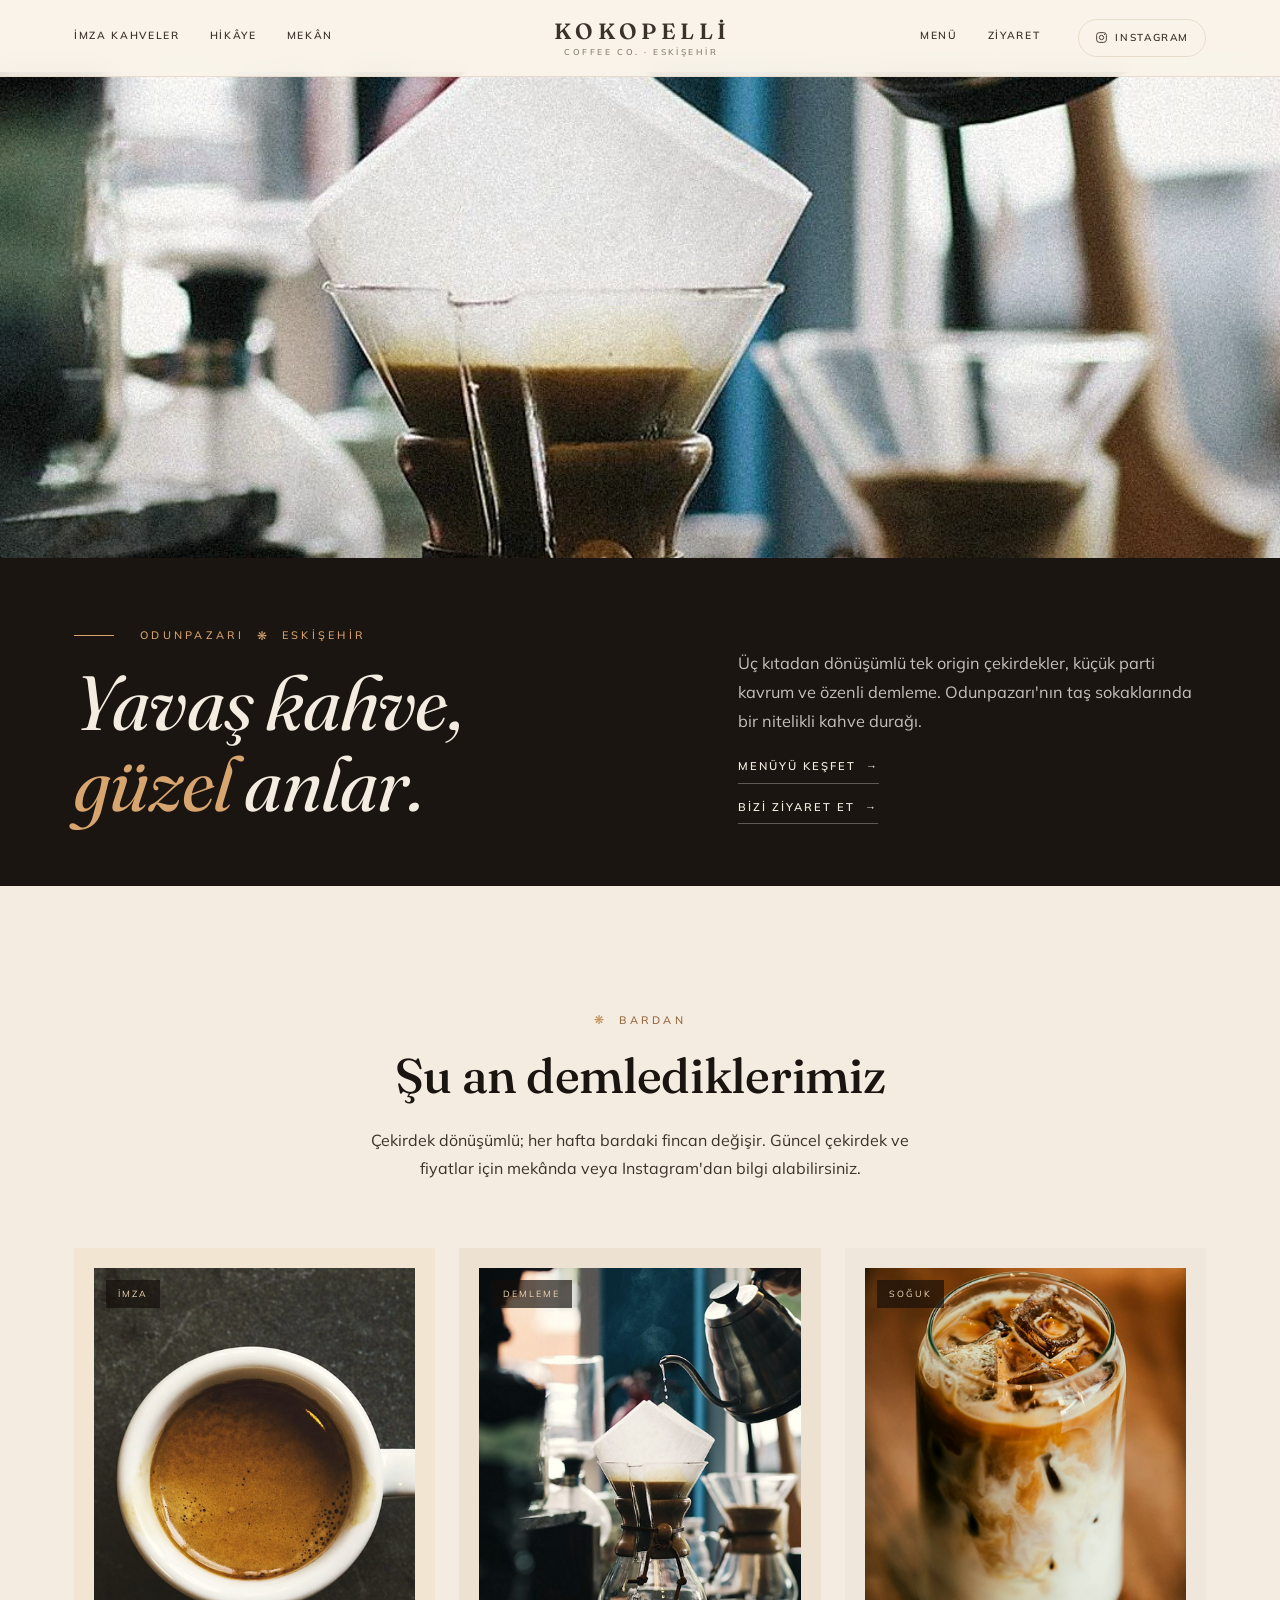
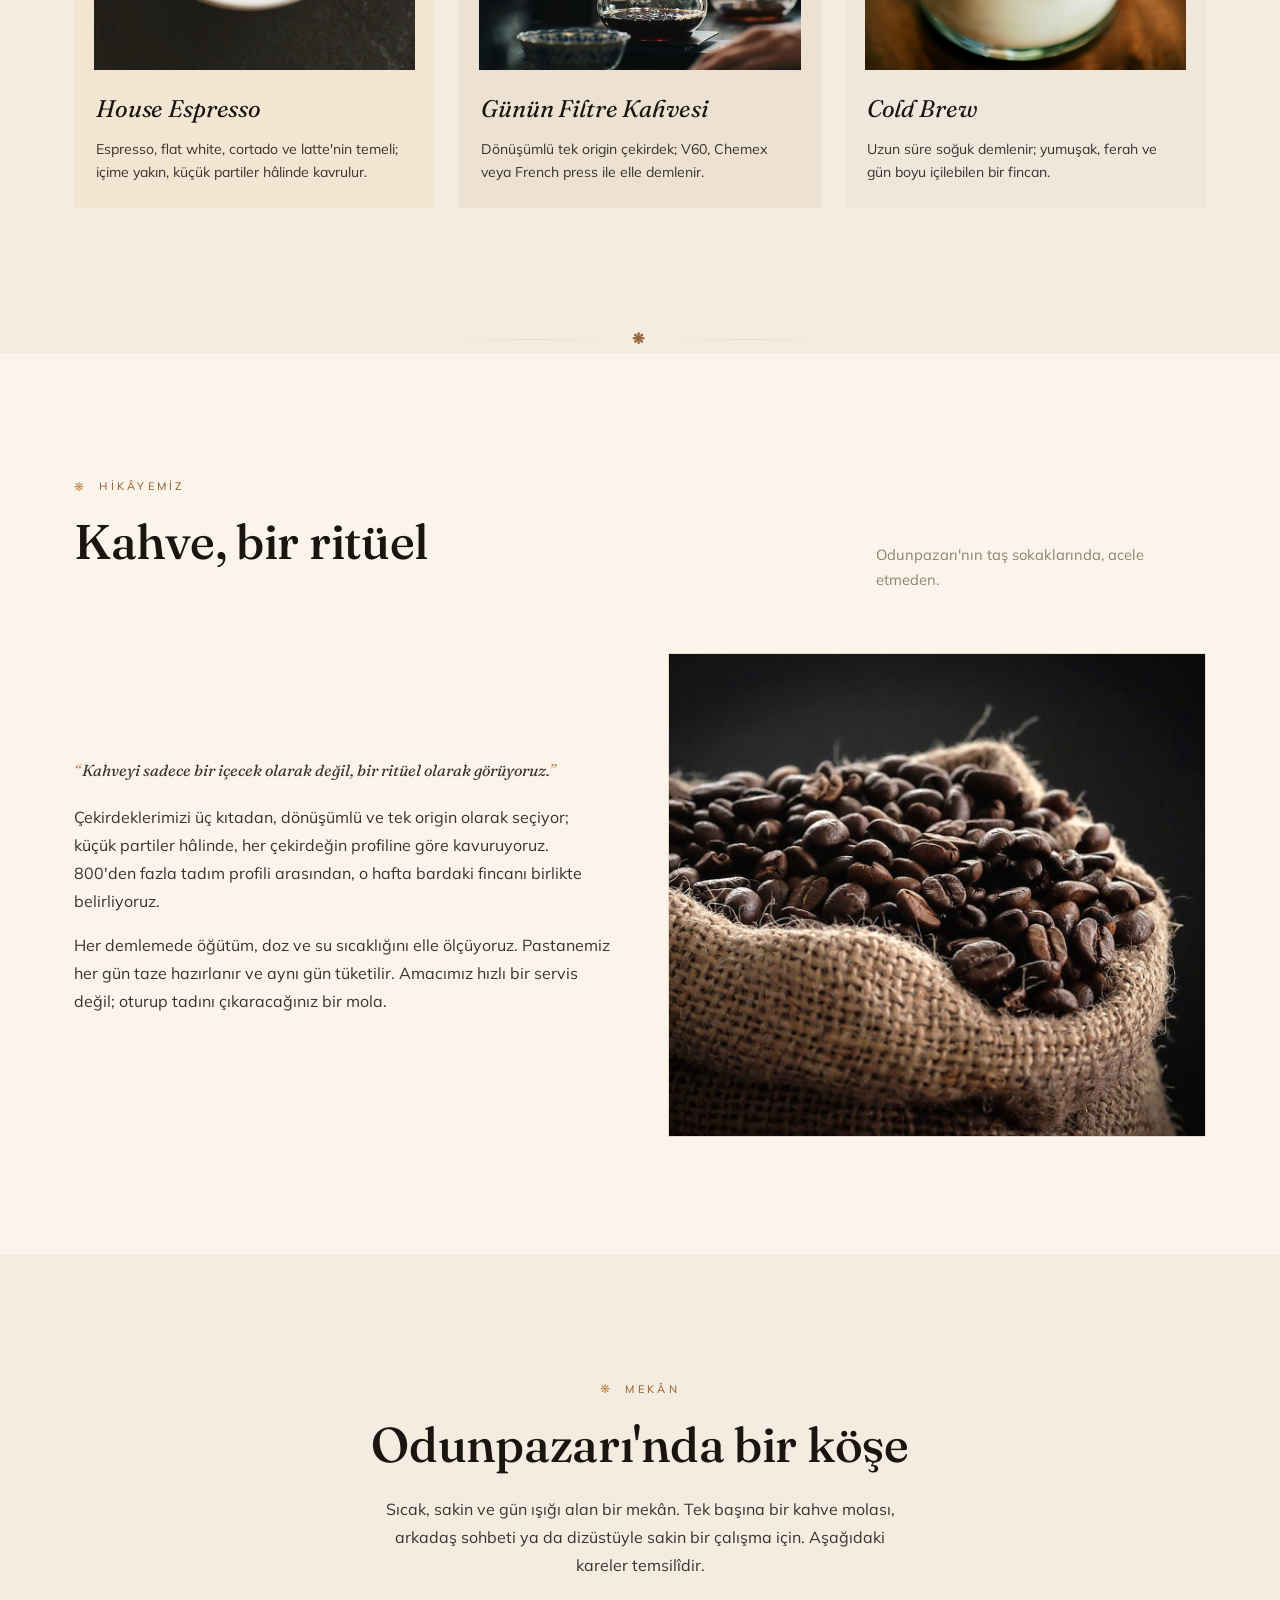
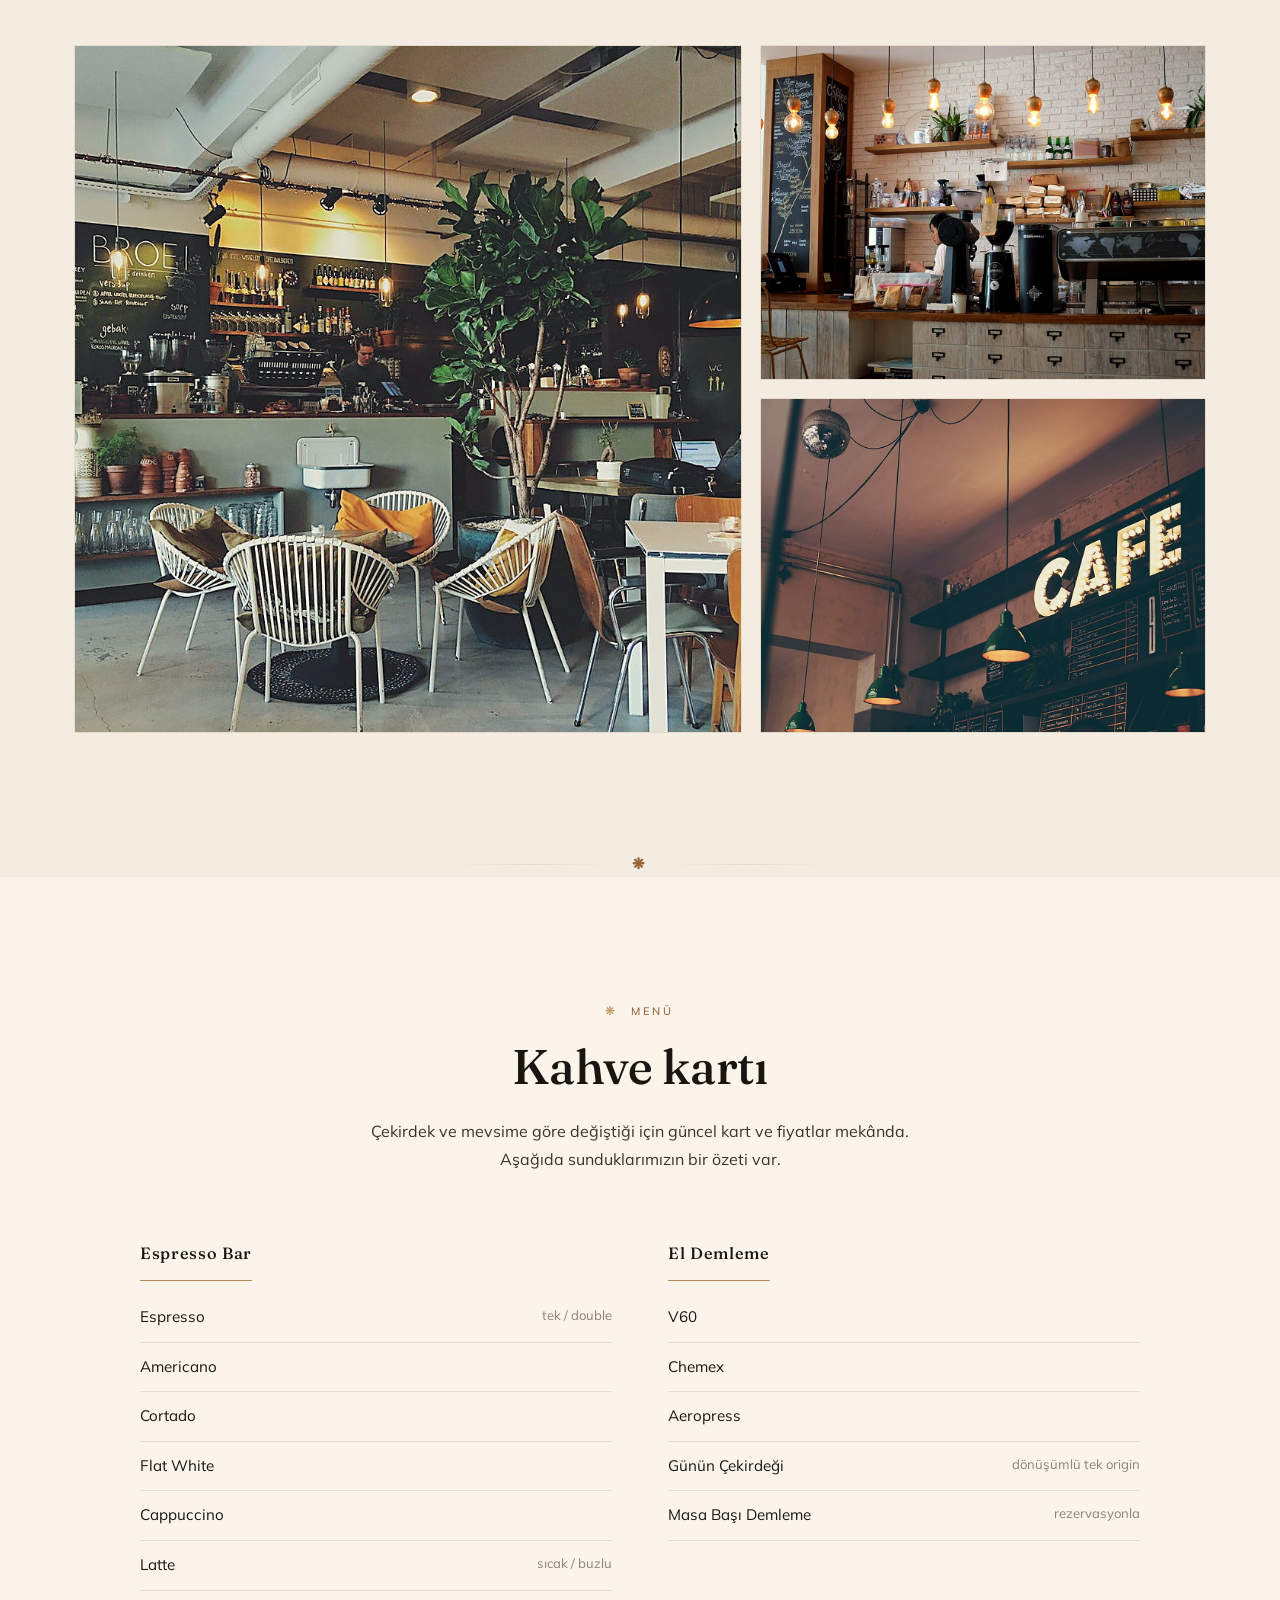
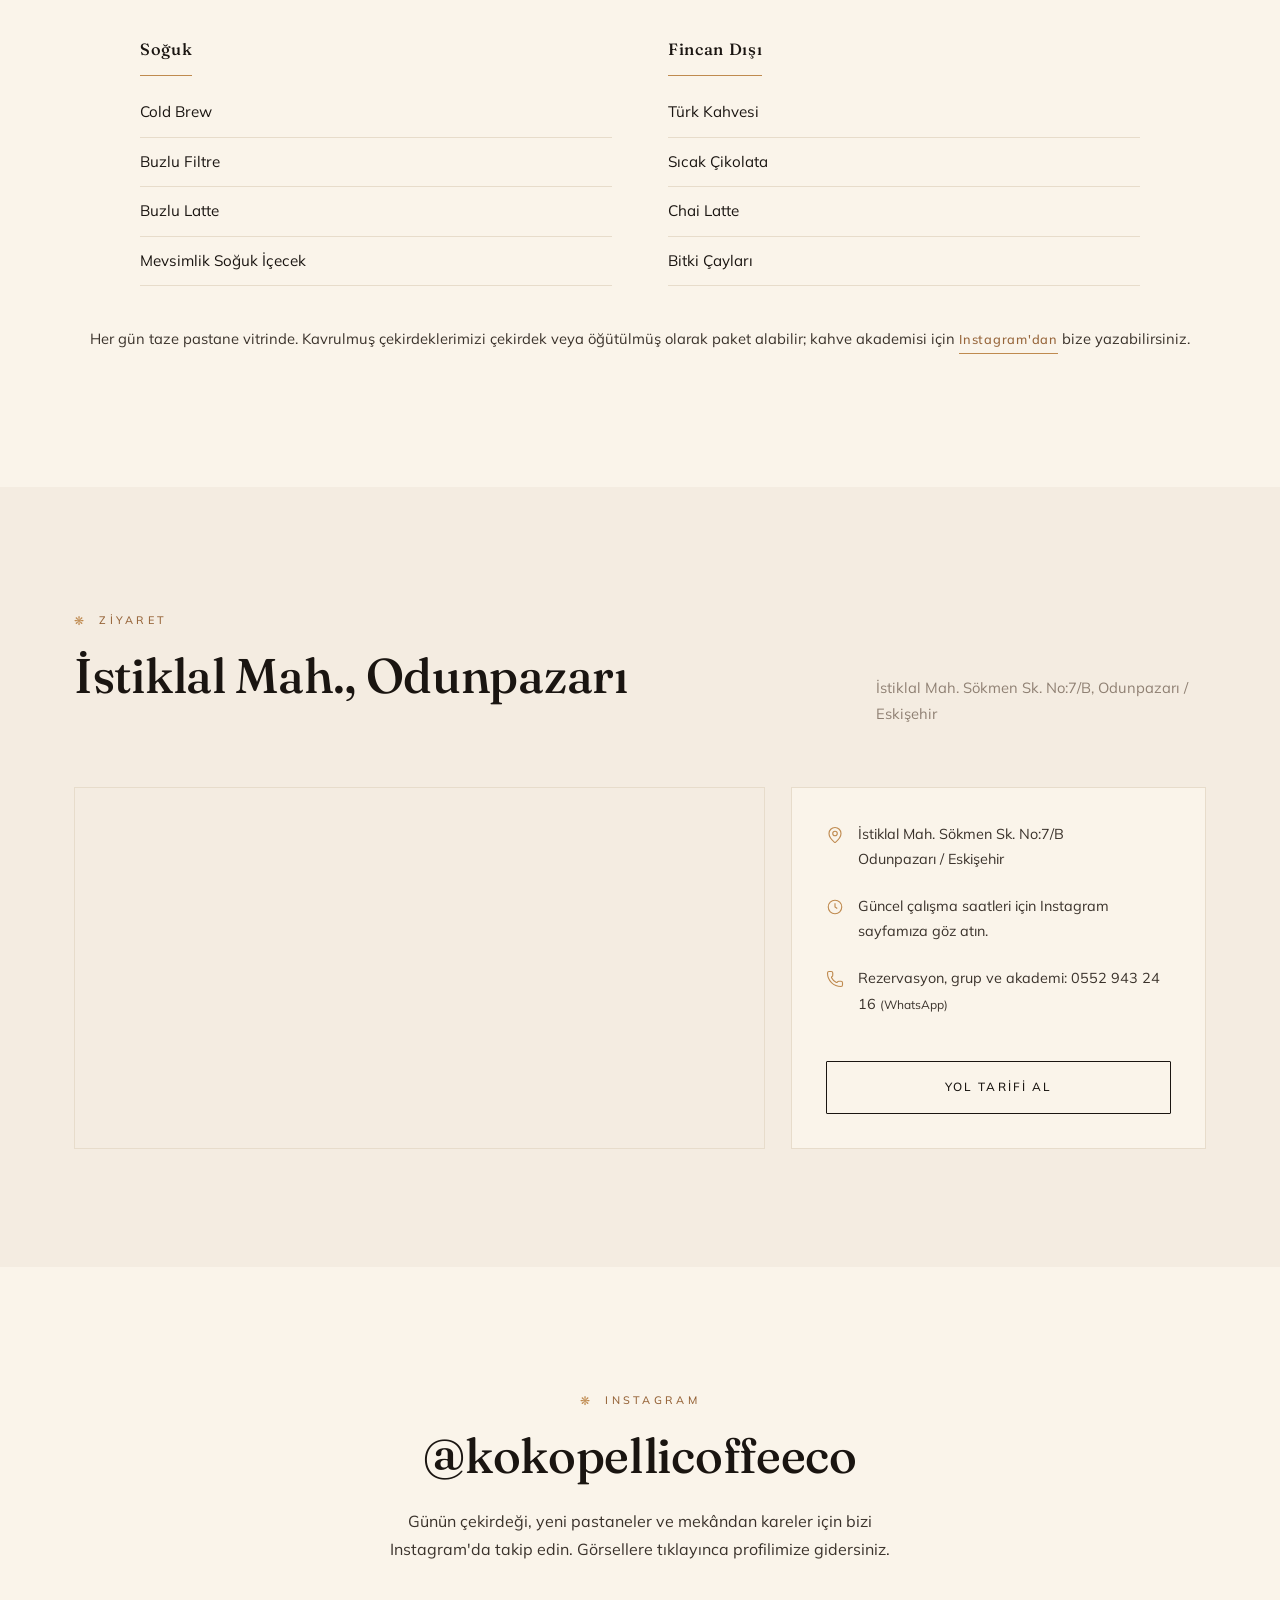
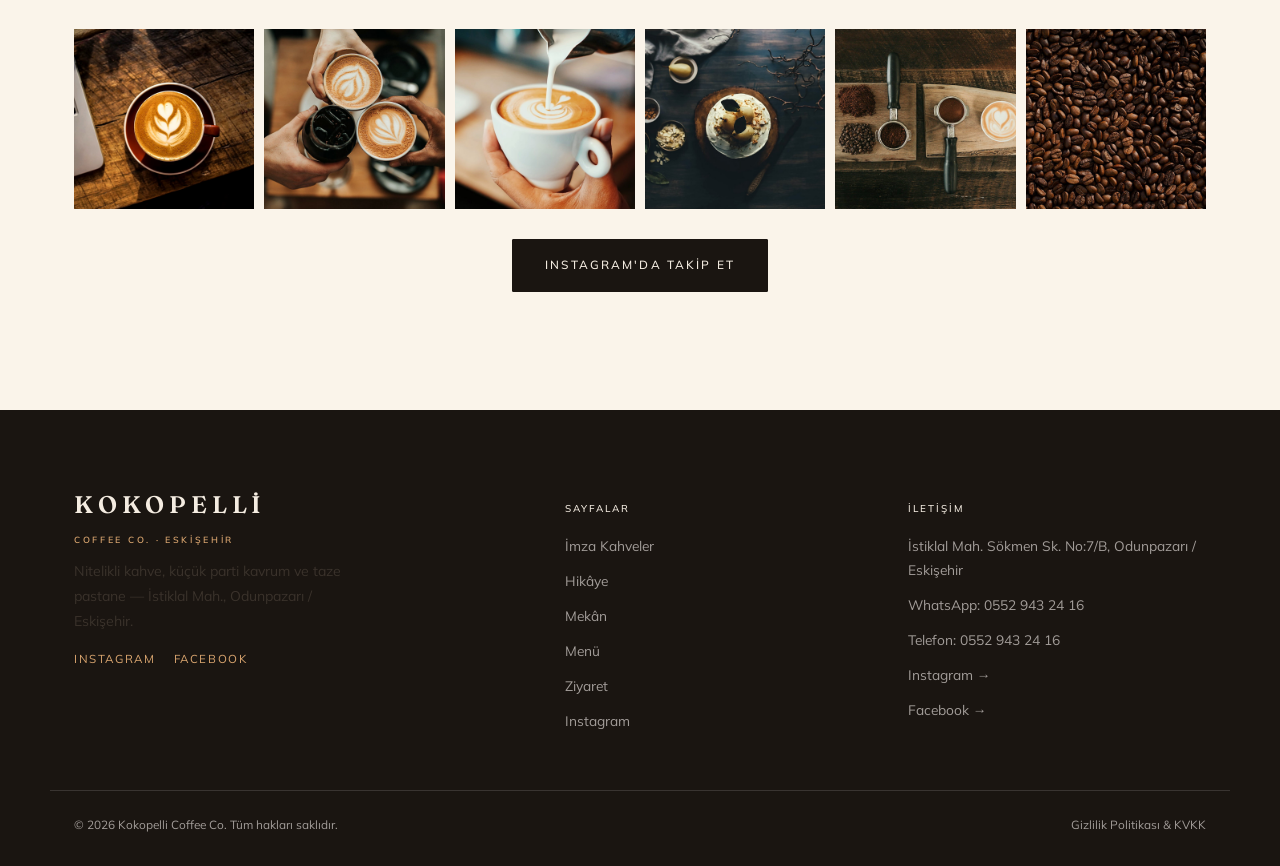
==== commit 9ffd77b1: "Refresh signature/story/instagram imagery (warmer curated set), restructure menu into Espresso Bar /" ====
--- a/index.html
+++ b/index.html
@@ -15,14 +15,14 @@
 <meta property="og:site_name" content="Kokopelli Coffee Co.">
 <meta property="og:title" content="Kokopelli Coffee Co. | Odunpazarı, Eskişehir Nitelikli Kahve Dükkânı">
 <meta property="og:description" content="Odunpazarı'nın taş sokaklarında nitelikli kahve durağı: tek origin çekirdekler, özenli demleme, taze pastane.">
-<meta property="og:image" content="https://frostaqemelih.github.io/kokopelli-coffee/images/og-cover.jpg">
+<meta property="og:image" content="https://frostaqemelih.github.io/kokopelli-coffee/images/og-cover.jpg?v=5">
 <meta property="og:image:alt" content="Kokopelli Coffee Co. — amber monogramlı marka görseli">
 <meta property="og:url" content="https://frostaqemelih.github.io/kokopelli-coffee/">
 <meta property="og:locale" content="tr_TR">
 <meta name="twitter:card" content="summary_large_image">
 <meta name="twitter:title" content="Kokopelli Coffee Co. | Odunpazarı, Eskişehir Nitelikli Kahve">
 <meta name="twitter:description" content="Tek origin çekirdekler, özenli demleme, taze pastane — Odunpazarı, Eskişehir.">
-<meta name="twitter:image" content="https://frostaqemelih.github.io/kokopelli-coffee/images/og-cover.jpg">
+<meta name="twitter:image" content="https://frostaqemelih.github.io/kokopelli-coffee/images/og-cover.jpg?v=5">
 
 <!-- YAYIN NOTU: Meta/OG/JSON-LD/robots.txt/sitemap.xml içindeki https://frostaqemelih.github.io/kokopelli-coffee adresi
      yer tutucudur. Gerçek alan adı bağlandığında tüm dosyalarda tek seferde değiştirin. -->
@@ -35,14 +35,14 @@
 <link rel="apple-touch-icon" href="data:image/svg+xml,%3Csvg xmlns='http://www.w3.org/2000/svg' viewBox='0 0 100 100'%3E%3Crect width='100' height='100' fill='%231a1511'/%3E%3Ctext x='50' y='64' font-family='Georgia,serif' font-weight='600' font-size='46' fill='%23d9a56f' text-anchor='middle'%3EK%3C/text%3E%3C/svg%3E">
 <link rel="preconnect" href="https://fonts.googleapis.com">
 <link rel="preconnect" href="https://fonts.gstatic.com" crossorigin>
-<link rel="stylesheet" href="styles.css?v=4">
+<link rel="stylesheet" href="styles.css?v=5">
 
 <script type="application/ld+json">
 {
   "@context": "https://schema.org",
   "@type": "CafeOrCoffeeShop",
   "name": "Kokopelli Coffee Co.",
-  "image": "https://frostaqemelih.github.io/kokopelli-coffee/images/og-cover.jpg",
+  "image": "https://frostaqemelih.github.io/kokopelli-coffee/images/og-cover.jpg?v=5",
   "description": "Odunpazarı, Eskişehir'de nitelikli kahve dükkânı. Üç kıtadan dönüşümlü tek origin çekirdekler, küçük parti kavrum, espresso bar, filtre ve soğuk demleme, her gün taze pastane.",
   "url": "https://frostaqemelih.github.io/kokopelli-coffee/",
   "telephone": "+905529432416",
@@ -141,8 +141,8 @@
   <section class="hero" id="top">
     <figure class="hero-media reveal reveal-scale">
       <picture>
-        <source media="(max-width: 760px)" srcset="images/hero-1-p.jpg?v=2">
-        <img src="images/hero-1.jpg?v=4" alt="Kokopelli Coffee Co. — Chemex ile filtre kahve demleme, temsilî görsel">
+        <source media="(max-width: 760px)" srcset="images/hero-1-p.jpg?v=5">
+        <img src="images/hero-1.jpg?v=5" alt="Kokopelli Coffee Co. — Chemex ile filtre kahve demleme, temsilî görsel">
       </picture>
     </figure>
     <div class="hero-panel">
@@ -174,7 +174,7 @@
       <div class="sigcards">
         <article class="sig-card reveal">
           <div class="sig-figure">
-            <img src="images/sig-1.jpg" alt="Kokopelli Coffee Co. House Espresso — temsilî görsel" loading="lazy">
+            <img src="images/sig-1.jpg?v=5" alt="Kokopelli Coffee Co. House Espresso — temsilî görsel" loading="lazy">
             <span class="sig-tag">İmza</span>
           </div>
           <div class="sig-body">
@@ -184,7 +184,7 @@
         </article>
         <article class="sig-card reveal">
           <div class="sig-figure">
-            <img src="images/sig-2.jpg" alt="Kokopelli Coffee Co. günün filtre kahvesi — temsilî görsel" loading="lazy">
+            <img src="images/sig-2.jpg?v=5" alt="Kokopelli Coffee Co. günün filtre kahvesi — temsilî görsel" loading="lazy">
             <span class="sig-tag">Demleme</span>
           </div>
           <div class="sig-body">
@@ -194,7 +194,7 @@
         </article>
         <article class="sig-card reveal">
           <div class="sig-figure">
-            <img src="images/sig-3.jpg" alt="Kokopelli Coffee Co. cold brew — temsilî görsel" loading="lazy">
+            <img src="images/sig-3.jpg?v=5" alt="Kokopelli Coffee Co. cold brew — temsilî görsel" loading="lazy">
             <span class="sig-tag">Soğuk</span>
           </div>
           <div class="sig-body">
@@ -226,7 +226,7 @@
           <p>Her demlemede öğütüm, doz ve su sıcaklığını elle ölçüyoruz. Pastanemiz her gün taze hazırlanır ve aynı gün tüketilir. Amacımız hızlı bir servis değil; oturup tadını çıkaracağınız bir mola.</p>
         </div>
         <div class="story-figure reveal reveal-right">
-          <img src="images/story.jpg" alt="Kokopelli Coffee Co. — çuval içinde kavrulmuş kahve çekirdekleri, temsilî görsel" loading="lazy">
+          <img src="images/story.jpg?v=5" alt="Kokopelli Coffee Co. — çuval içinde kavrulmuş kahve çekirdekleri, temsilî görsel" loading="lazy">
         </div>
       </div>
     </div>
@@ -242,9 +242,9 @@
       </div>
 
       <div class="mekan-grid reveal reveal-scale">
-        <figure><img src="images/mekan-1.jpg" alt="Kokopelli Coffee Co. iç mekân — oturma alanı, temsilî görsel" loading="lazy"></figure>
-        <figure><img src="images/mekan-2.jpg" alt="Kokopelli Coffee Co. — espresso bar ve tezgâh, temsilî görsel" loading="lazy"></figure>
-        <figure><img src="images/mekan-3.jpg" alt="Kokopelli Coffee Co. — mekândan detay, temsilî görsel" loading="lazy"></figure>
+        <figure><img src="images/mekan-1.jpg?v=5" alt="Kokopelli Coffee Co. iç mekân — oturma alanı, temsilî görsel" loading="lazy"></figure>
+        <figure><img src="images/mekan-2.jpg?v=5" alt="Kokopelli Coffee Co. — espresso bar ve tezgâh, temsilî görsel" loading="lazy"></figure>
+        <figure><img src="images/mekan-3.jpg?v=5" alt="Kokopelli Coffee Co. — mekândan detay, temsilî görsel" loading="lazy"></figure>
       </div>
     </div>
   </section>
@@ -256,30 +256,30 @@
     <div class="container">
       <div class="section-head reveal">
         <p class="eyebrow"><span class="diamond">❋</span> Menü</p>
-        <h2 class="section-title">Fincan menüsü</h2>
-        <p class="section-lead">Fiyatlar mevsime ve çekirdeğe göre değiştiği için mekânda güncel tutuluyor. Aşağıda ne sunduğumuzun özeti var.</p>
+        <h2 class="section-title">Kahve kartı</h2>
+        <p class="section-lead">Çekirdek ve mevsime göre değiştiği için güncel kart ve fiyatlar mekânda. Aşağıda sunduklarımızın bir özeti var.</p>
       </div>
 
       <div class="menucat reveal">
         <div>
-          <h3>Espresso</h3>
+          <h3>Espresso Bar</h3>
           <ul>
             <li>Espresso <span>tek / double</span></li>
             <li>Americano</li>
             <li>Cortado</li>
             <li>Flat White</li>
+            <li>Cappuccino</li>
             <li>Latte <span>sıcak / buzlu</span></li>
-            <li>Cappuccino</li>
           </ul>
         </div>
         <div>
-          <h3>Filtre &amp; Demleme</h3>
+          <h3>El Demleme</h3>
           <ul>
             <li>V60</li>
             <li>Chemex</li>
-            <li>French Press</li>
-            <li>Batch Brew</li>
+            <li>Aeropress</li>
             <li>Günün Çekirdeği <span>dönüşümlü tek origin</span></li>
+            <li>Masa Başı Demleme <span>rezervasyonla</span></li>
           </ul>
         </div>
         <div>
@@ -292,18 +292,18 @@
           </ul>
         </div>
         <div>
-          <h3>Diğer &amp; Yiyecek</h3>
+          <h3>Fincan Dışı</h3>
           <ul>
             <li>Türk Kahvesi</li>
             <li>Sıcak Çikolata</li>
+            <li>Chai Latte</li>
             <li>Bitki Çayları</li>
-            <li>Taze Pastane <span>her gün taze</span></li>
           </ul>
         </div>
       </div>
 
       <div class="menu-note reveal">
-        <p>Kavrulmuş çekirdeklerimizi çekirdek veya öğütülmüş olarak paket alabilir; kahve akademisi ve masa başı demleme için <a class="link-gold" href="https://www.instagram.com/kokopellicoffeeco/" target="_blank" rel="noopener">Instagram'dan</a> bize yazabilirsiniz.</p>
+        <p>Her gün taze pastane vitrinde. Kavrulmuş çekirdeklerimizi çekirdek veya öğütülmüş olarak paket alabilir; kahve akademisi için <a class="link-gold" href="https://www.instagram.com/kokopellicoffeeco/" target="_blank" rel="noopener">Instagram'dan</a> bize yazabilirsiniz.</p>
       </div>
     </div>
   </section>
@@ -355,12 +355,12 @@
       </div>
 
       <div class="iggrid reveal">
-        <a href="https://www.instagram.com/kokopellicoffeeco/" target="_blank" rel="noopener" aria-label="Instagram — Kokopelli Coffee Co."><img src="images/ig-1.jpg" alt="Kokopelli Coffee Co. Instagram karesi — espresso" loading="lazy"></a>
-        <a href="https://www.instagram.com/kokopellicoffeeco/" target="_blank" rel="noopener" aria-label="Instagram — Kokopelli Coffee Co."><img src="images/ig-2.jpg" alt="Kokopelli Coffee Co. Instagram karesi — latte" loading="lazy"></a>
-        <a href="https://www.instagram.com/kokopellicoffeeco/" target="_blank" rel="noopener" aria-label="Instagram — Kokopelli Coffee Co."><img src="images/ig-3.jpg" alt="Kokopelli Coffee Co. Instagram karesi — taze pastane" loading="lazy"></a>
-        <a href="https://www.instagram.com/kokopellicoffeeco/" target="_blank" rel="noopener" aria-label="Instagram — Kokopelli Coffee Co."><img src="images/ig-4.jpg" alt="Kokopelli Coffee Co. Instagram karesi — kahve tadımı" loading="lazy"></a>
-        <a href="https://www.instagram.com/kokopellicoffeeco/" target="_blank" rel="noopener" aria-label="Instagram — Kokopelli Coffee Co."><img src="images/ig-5.jpg" alt="Kokopelli Coffee Co. Instagram karesi — sütlü kahve" loading="lazy"></a>
-        <a href="https://www.instagram.com/kokopellicoffeeco/" target="_blank" rel="noopener" aria-label="Instagram — Kokopelli Coffee Co."><img src="images/ig-6.jpg" alt="Kokopelli Coffee Co. Instagram karesi — kavrulmuş çekirdek" loading="lazy"></a>
+        <a href="https://www.instagram.com/kokopellicoffeeco/" target="_blank" rel="noopener" aria-label="Instagram — Kokopelli Coffee Co."><img src="images/ig-1.jpg?v=5" alt="Kokopelli Coffee Co. Instagram karesi — latte" loading="lazy"></a>
+        <a href="https://www.instagram.com/kokopellicoffeeco/" target="_blank" rel="noopener" aria-label="Instagram — Kokopelli Coffee Co."><img src="images/ig-2.jpg?v=5" alt="Kokopelli Coffee Co. Instagram karesi — latte" loading="lazy"></a>
+        <a href="https://www.instagram.com/kokopellicoffeeco/" target="_blank" rel="noopener" aria-label="Instagram — Kokopelli Coffee Co."><img src="images/ig-3.jpg?v=5" alt="Kokopelli Coffee Co. Instagram karesi — süt servisi" loading="lazy"></a>
+        <a href="https://www.instagram.com/kokopellicoffeeco/" target="_blank" rel="noopener" aria-label="Instagram — Kokopelli Coffee Co."><img src="images/ig-4.jpg?v=5" alt="Kokopelli Coffee Co. Instagram karesi — tatlı eşlik" loading="lazy"></a>
+        <a href="https://www.instagram.com/kokopellicoffeeco/" target="_blank" rel="noopener" aria-label="Instagram — Kokopelli Coffee Co."><img src="images/ig-5.jpg?v=5" alt="Kokopelli Coffee Co. Instagram karesi — demleme hazırlığı" loading="lazy"></a>
+        <a href="https://www.instagram.com/kokopellicoffeeco/" target="_blank" rel="noopener" aria-label="Instagram — Kokopelli Coffee Co."><img src="images/ig-6.jpg?v=5" alt="Kokopelli Coffee Co. Instagram karesi — kavrulmuş çekirdek" loading="lazy"></a>
       </div>
 
       <div class="ig-follow reveal">
@@ -408,6 +408,6 @@
   </div>
 </footer>
 
-<script src="script.js?v=4"></script>
+<script src="script.js?v=5"></script>
 </body>
 </html>
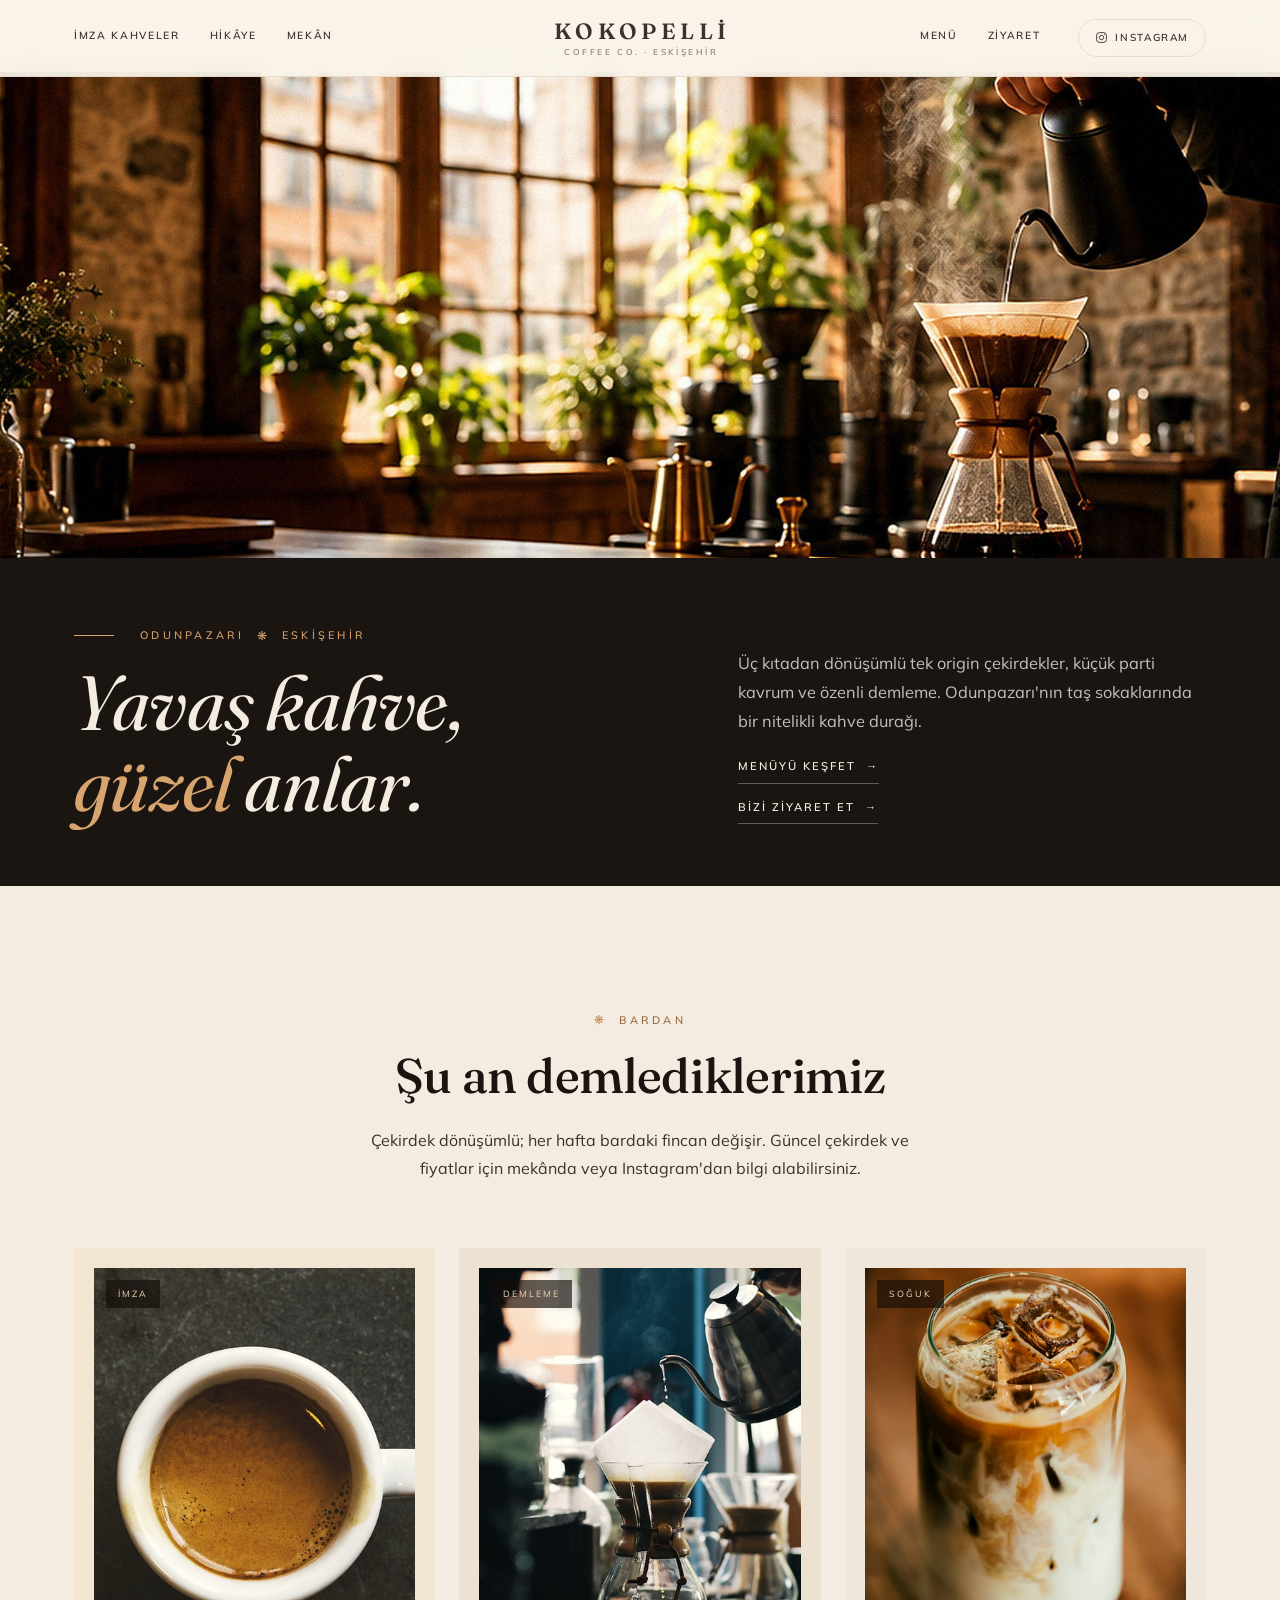
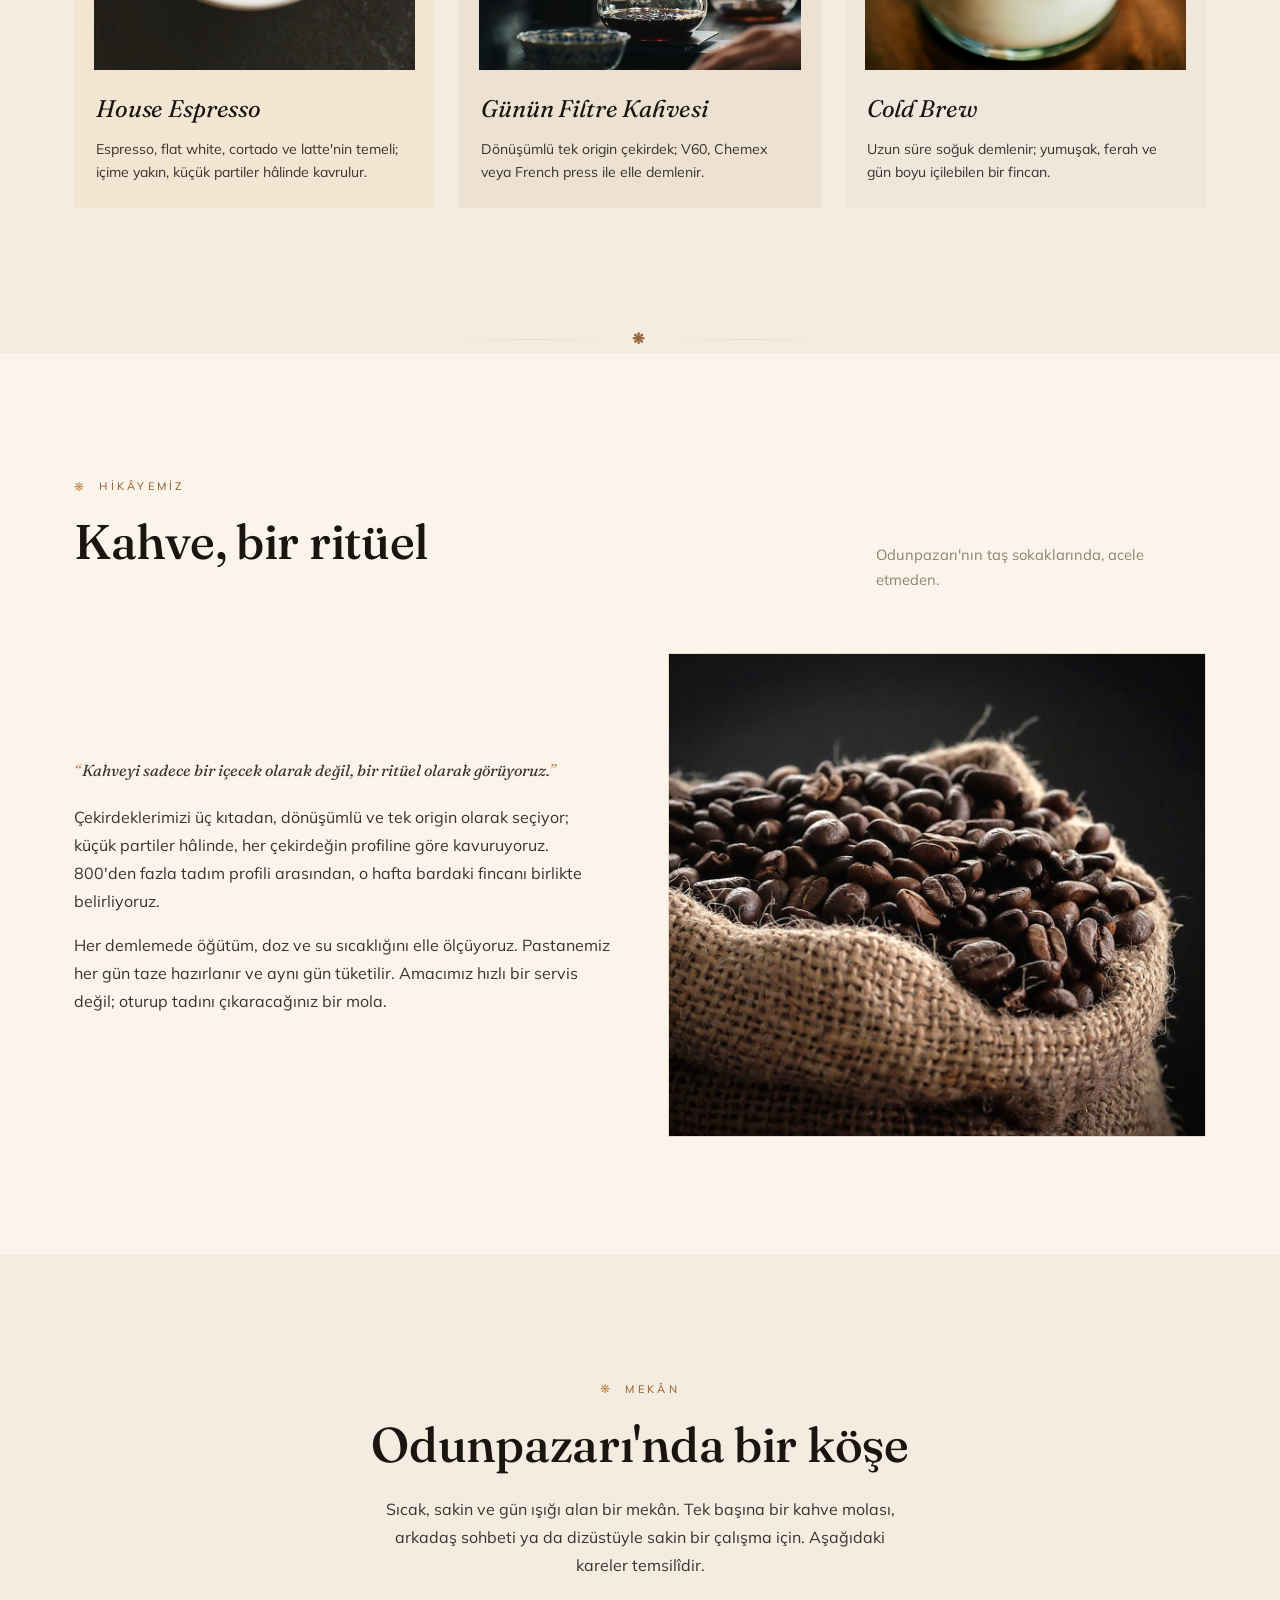
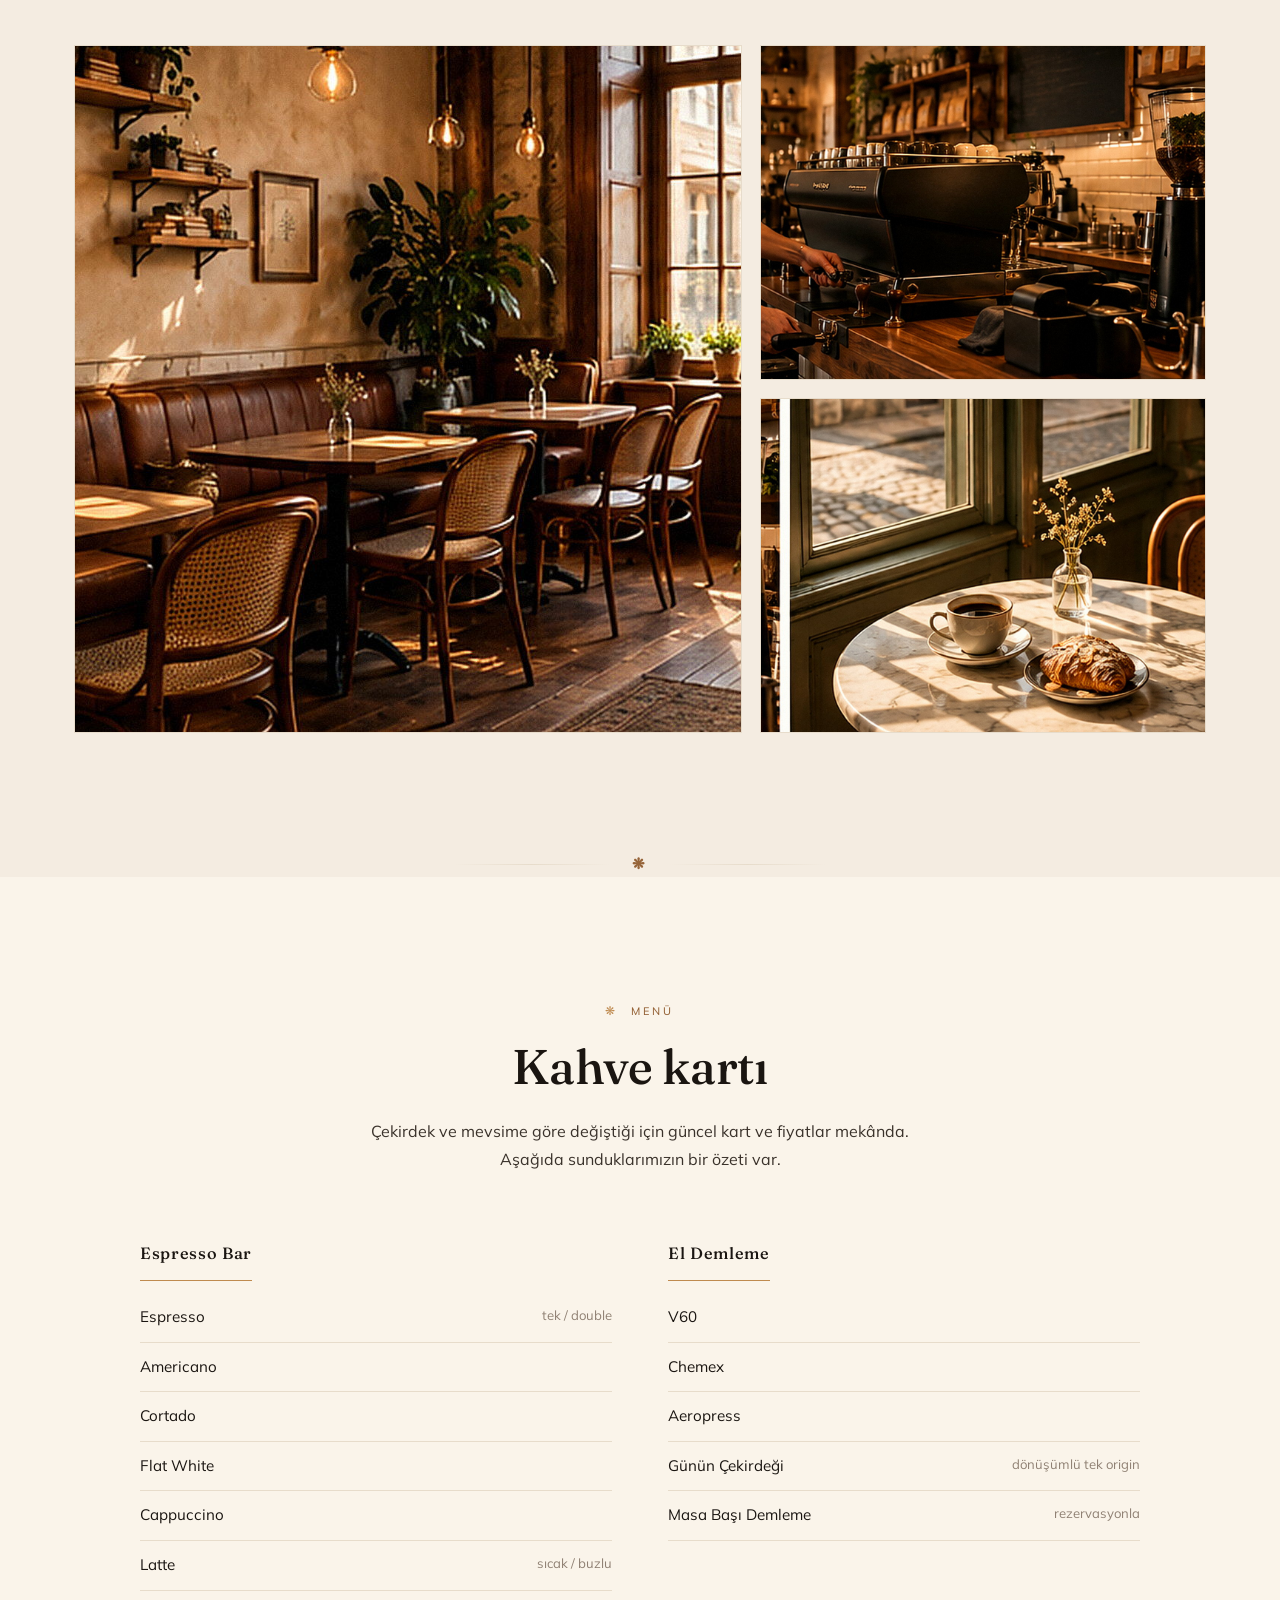
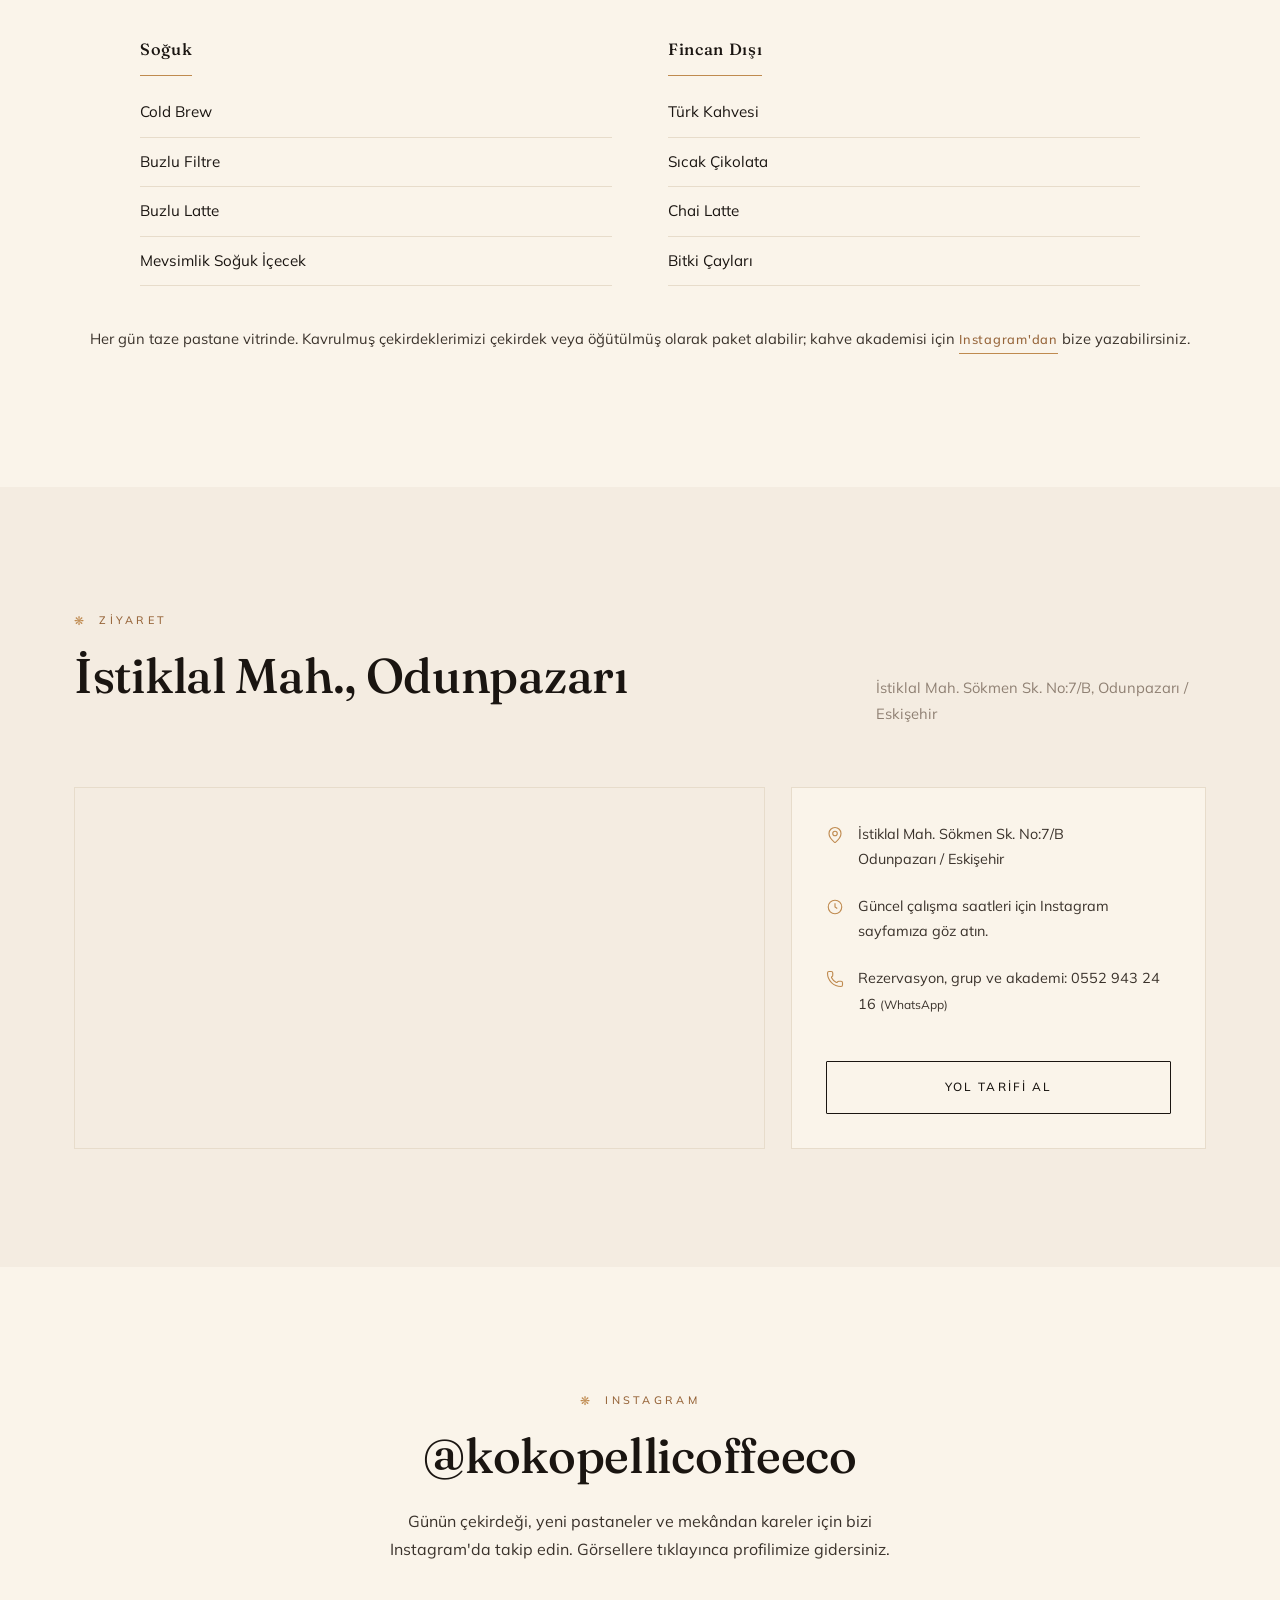
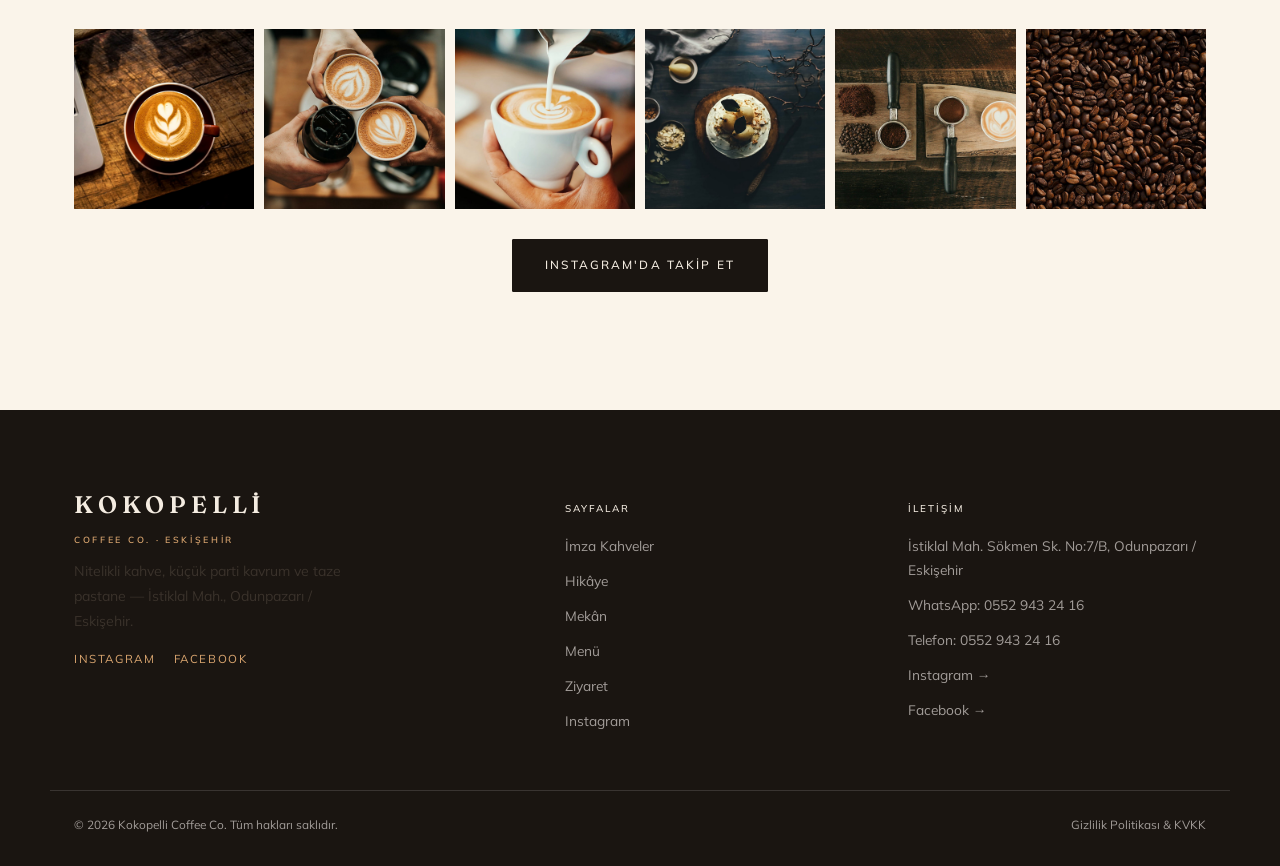
==== commit 4d61f810: "Swap in user's ChatGPT-generated imagery: hero (indoor pour-over) + mobile hero (Odunpazarı street t" ====
--- a/index.html
+++ b/index.html
@@ -15,14 +15,14 @@
 <meta property="og:site_name" content="Kokopelli Coffee Co.">
 <meta property="og:title" content="Kokopelli Coffee Co. | Odunpazarı, Eskişehir Nitelikli Kahve Dükkânı">
 <meta property="og:description" content="Odunpazarı'nın taş sokaklarında nitelikli kahve durağı: tek origin çekirdekler, özenli demleme, taze pastane.">
-<meta property="og:image" content="https://frostaqemelih.github.io/kokopelli-coffee/images/og-cover.jpg?v=5">
+<meta property="og:image" content="https://frostaqemelih.github.io/kokopelli-coffee/images/og-cover.jpg?v=6">
 <meta property="og:image:alt" content="Kokopelli Coffee Co. — amber monogramlı marka görseli">
 <meta property="og:url" content="https://frostaqemelih.github.io/kokopelli-coffee/">
 <meta property="og:locale" content="tr_TR">
 <meta name="twitter:card" content="summary_large_image">
 <meta name="twitter:title" content="Kokopelli Coffee Co. | Odunpazarı, Eskişehir Nitelikli Kahve">
 <meta name="twitter:description" content="Tek origin çekirdekler, özenli demleme, taze pastane — Odunpazarı, Eskişehir.">
-<meta name="twitter:image" content="https://frostaqemelih.github.io/kokopelli-coffee/images/og-cover.jpg?v=5">
+<meta name="twitter:image" content="https://frostaqemelih.github.io/kokopelli-coffee/images/og-cover.jpg?v=6">
 
 <!-- YAYIN NOTU: Meta/OG/JSON-LD/robots.txt/sitemap.xml içindeki https://frostaqemelih.github.io/kokopelli-coffee adresi
      yer tutucudur. Gerçek alan adı bağlandığında tüm dosyalarda tek seferde değiştirin. -->
@@ -35,14 +35,14 @@
 <link rel="apple-touch-icon" href="data:image/svg+xml,%3Csvg xmlns='http://www.w3.org/2000/svg' viewBox='0 0 100 100'%3E%3Crect width='100' height='100' fill='%231a1511'/%3E%3Ctext x='50' y='64' font-family='Georgia,serif' font-weight='600' font-size='46' fill='%23d9a56f' text-anchor='middle'%3EK%3C/text%3E%3C/svg%3E">
 <link rel="preconnect" href="https://fonts.googleapis.com">
 <link rel="preconnect" href="https://fonts.gstatic.com" crossorigin>
-<link rel="stylesheet" href="styles.css?v=5">
+<link rel="stylesheet" href="styles.css?v=6">
 
 <script type="application/ld+json">
 {
   "@context": "https://schema.org",
   "@type": "CafeOrCoffeeShop",
   "name": "Kokopelli Coffee Co.",
-  "image": "https://frostaqemelih.github.io/kokopelli-coffee/images/og-cover.jpg?v=5",
+  "image": "https://frostaqemelih.github.io/kokopelli-coffee/images/og-cover.jpg?v=6",
   "description": "Odunpazarı, Eskişehir'de nitelikli kahve dükkânı. Üç kıtadan dönüşümlü tek origin çekirdekler, küçük parti kavrum, espresso bar, filtre ve soğuk demleme, her gün taze pastane.",
   "url": "https://frostaqemelih.github.io/kokopelli-coffee/",
   "telephone": "+905529432416",
@@ -141,8 +141,8 @@
   <section class="hero" id="top">
     <figure class="hero-media reveal reveal-scale">
       <picture>
-        <source media="(max-width: 760px)" srcset="images/hero-1-p.jpg?v=5">
-        <img src="images/hero-1.jpg?v=5" alt="Kokopelli Coffee Co. — Chemex ile filtre kahve demleme, temsilî görsel">
+        <source media="(max-width: 760px)" srcset="images/hero-1-p.jpg?v=6">
+        <img src="images/hero-1.jpg?v=6" alt="Kokopelli Coffee Co. — Chemex ile filtre kahve demleme, temsilî görsel">
       </picture>
     </figure>
     <div class="hero-panel">
@@ -174,7 +174,7 @@
       <div class="sigcards">
         <article class="sig-card reveal">
           <div class="sig-figure">
-            <img src="images/sig-1.jpg?v=5" alt="Kokopelli Coffee Co. House Espresso — temsilî görsel" loading="lazy">
+            <img src="images/sig-1.jpg?v=6" alt="Kokopelli Coffee Co. House Espresso — temsilî görsel" loading="lazy">
             <span class="sig-tag">İmza</span>
           </div>
           <div class="sig-body">
@@ -184,7 +184,7 @@
         </article>
         <article class="sig-card reveal">
           <div class="sig-figure">
-            <img src="images/sig-2.jpg?v=5" alt="Kokopelli Coffee Co. günün filtre kahvesi — temsilî görsel" loading="lazy">
+            <img src="images/sig-2.jpg?v=6" alt="Kokopelli Coffee Co. günün filtre kahvesi — temsilî görsel" loading="lazy">
             <span class="sig-tag">Demleme</span>
           </div>
           <div class="sig-body">
@@ -194,7 +194,7 @@
         </article>
         <article class="sig-card reveal">
           <div class="sig-figure">
-            <img src="images/sig-3.jpg?v=5" alt="Kokopelli Coffee Co. cold brew — temsilî görsel" loading="lazy">
+            <img src="images/sig-3.jpg?v=6" alt="Kokopelli Coffee Co. cold brew — temsilî görsel" loading="lazy">
             <span class="sig-tag">Soğuk</span>
           </div>
           <div class="sig-body">
@@ -226,7 +226,7 @@
           <p>Her demlemede öğütüm, doz ve su sıcaklığını elle ölçüyoruz. Pastanemiz her gün taze hazırlanır ve aynı gün tüketilir. Amacımız hızlı bir servis değil; oturup tadını çıkaracağınız bir mola.</p>
         </div>
         <div class="story-figure reveal reveal-right">
-          <img src="images/story.jpg?v=5" alt="Kokopelli Coffee Co. — çuval içinde kavrulmuş kahve çekirdekleri, temsilî görsel" loading="lazy">
+          <img src="images/story.jpg?v=6" alt="Kokopelli Coffee Co. — çuval içinde kavrulmuş kahve çekirdekleri, temsilî görsel" loading="lazy">
         </div>
       </div>
     </div>
@@ -242,9 +242,9 @@
       </div>
 
       <div class="mekan-grid reveal reveal-scale">
-        <figure><img src="images/mekan-1.jpg?v=5" alt="Kokopelli Coffee Co. iç mekân — oturma alanı, temsilî görsel" loading="lazy"></figure>
-        <figure><img src="images/mekan-2.jpg?v=5" alt="Kokopelli Coffee Co. — espresso bar ve tezgâh, temsilî görsel" loading="lazy"></figure>
-        <figure><img src="images/mekan-3.jpg?v=5" alt="Kokopelli Coffee Co. — mekândan detay, temsilî görsel" loading="lazy"></figure>
+        <figure><img src="images/mekan-1.jpg?v=6" alt="Kokopelli Coffee Co. iç mekân — oturma alanı, temsilî görsel" loading="lazy"></figure>
+        <figure><img src="images/mekan-2.jpg?v=6" alt="Kokopelli Coffee Co. — espresso bar ve tezgâh, temsilî görsel" loading="lazy"></figure>
+        <figure><img src="images/mekan-3.jpg?v=6" alt="Kokopelli Coffee Co. — mekândan detay, temsilî görsel" loading="lazy"></figure>
       </div>
     </div>
   </section>
@@ -355,12 +355,12 @@
       </div>
 
       <div class="iggrid reveal">
-        <a href="https://www.instagram.com/kokopellicoffeeco/" target="_blank" rel="noopener" aria-label="Instagram — Kokopelli Coffee Co."><img src="images/ig-1.jpg?v=5" alt="Kokopelli Coffee Co. Instagram karesi — latte" loading="lazy"></a>
-        <a href="https://www.instagram.com/kokopellicoffeeco/" target="_blank" rel="noopener" aria-label="Instagram — Kokopelli Coffee Co."><img src="images/ig-2.jpg?v=5" alt="Kokopelli Coffee Co. Instagram karesi — latte" loading="lazy"></a>
-        <a href="https://www.instagram.com/kokopellicoffeeco/" target="_blank" rel="noopener" aria-label="Instagram — Kokopelli Coffee Co."><img src="images/ig-3.jpg?v=5" alt="Kokopelli Coffee Co. Instagram karesi — süt servisi" loading="lazy"></a>
-        <a href="https://www.instagram.com/kokopellicoffeeco/" target="_blank" rel="noopener" aria-label="Instagram — Kokopelli Coffee Co."><img src="images/ig-4.jpg?v=5" alt="Kokopelli Coffee Co. Instagram karesi — tatlı eşlik" loading="lazy"></a>
-        <a href="https://www.instagram.com/kokopellicoffeeco/" target="_blank" rel="noopener" aria-label="Instagram — Kokopelli Coffee Co."><img src="images/ig-5.jpg?v=5" alt="Kokopelli Coffee Co. Instagram karesi — demleme hazırlığı" loading="lazy"></a>
-        <a href="https://www.instagram.com/kokopellicoffeeco/" target="_blank" rel="noopener" aria-label="Instagram — Kokopelli Coffee Co."><img src="images/ig-6.jpg?v=5" alt="Kokopelli Coffee Co. Instagram karesi — kavrulmuş çekirdek" loading="lazy"></a>
+        <a href="https://www.instagram.com/kokopellicoffeeco/" target="_blank" rel="noopener" aria-label="Instagram — Kokopelli Coffee Co."><img src="images/ig-1.jpg?v=6" alt="Kokopelli Coffee Co. Instagram karesi — latte" loading="lazy"></a>
+        <a href="https://www.instagram.com/kokopellicoffeeco/" target="_blank" rel="noopener" aria-label="Instagram — Kokopelli Coffee Co."><img src="images/ig-2.jpg?v=6" alt="Kokopelli Coffee Co. Instagram karesi — latte" loading="lazy"></a>
+        <a href="https://www.instagram.com/kokopellicoffeeco/" target="_blank" rel="noopener" aria-label="Instagram — Kokopelli Coffee Co."><img src="images/ig-3.jpg?v=6" alt="Kokopelli Coffee Co. Instagram karesi — süt servisi" loading="lazy"></a>
+        <a href="https://www.instagram.com/kokopellicoffeeco/" target="_blank" rel="noopener" aria-label="Instagram — Kokopelli Coffee Co."><img src="images/ig-4.jpg?v=6" alt="Kokopelli Coffee Co. Instagram karesi — tatlı eşlik" loading="lazy"></a>
+        <a href="https://www.instagram.com/kokopellicoffeeco/" target="_blank" rel="noopener" aria-label="Instagram — Kokopelli Coffee Co."><img src="images/ig-5.jpg?v=6" alt="Kokopelli Coffee Co. Instagram karesi — demleme hazırlığı" loading="lazy"></a>
+        <a href="https://www.instagram.com/kokopellicoffeeco/" target="_blank" rel="noopener" aria-label="Instagram — Kokopelli Coffee Co."><img src="images/ig-6.jpg?v=6" alt="Kokopelli Coffee Co. Instagram karesi — kavrulmuş çekirdek" loading="lazy"></a>
       </div>
 
       <div class="ig-follow reveal">
@@ -408,6 +408,6 @@
   </div>
 </footer>
 
-<script src="script.js?v=5"></script>
+<script src="script.js?v=6"></script>
 </body>
 </html>
